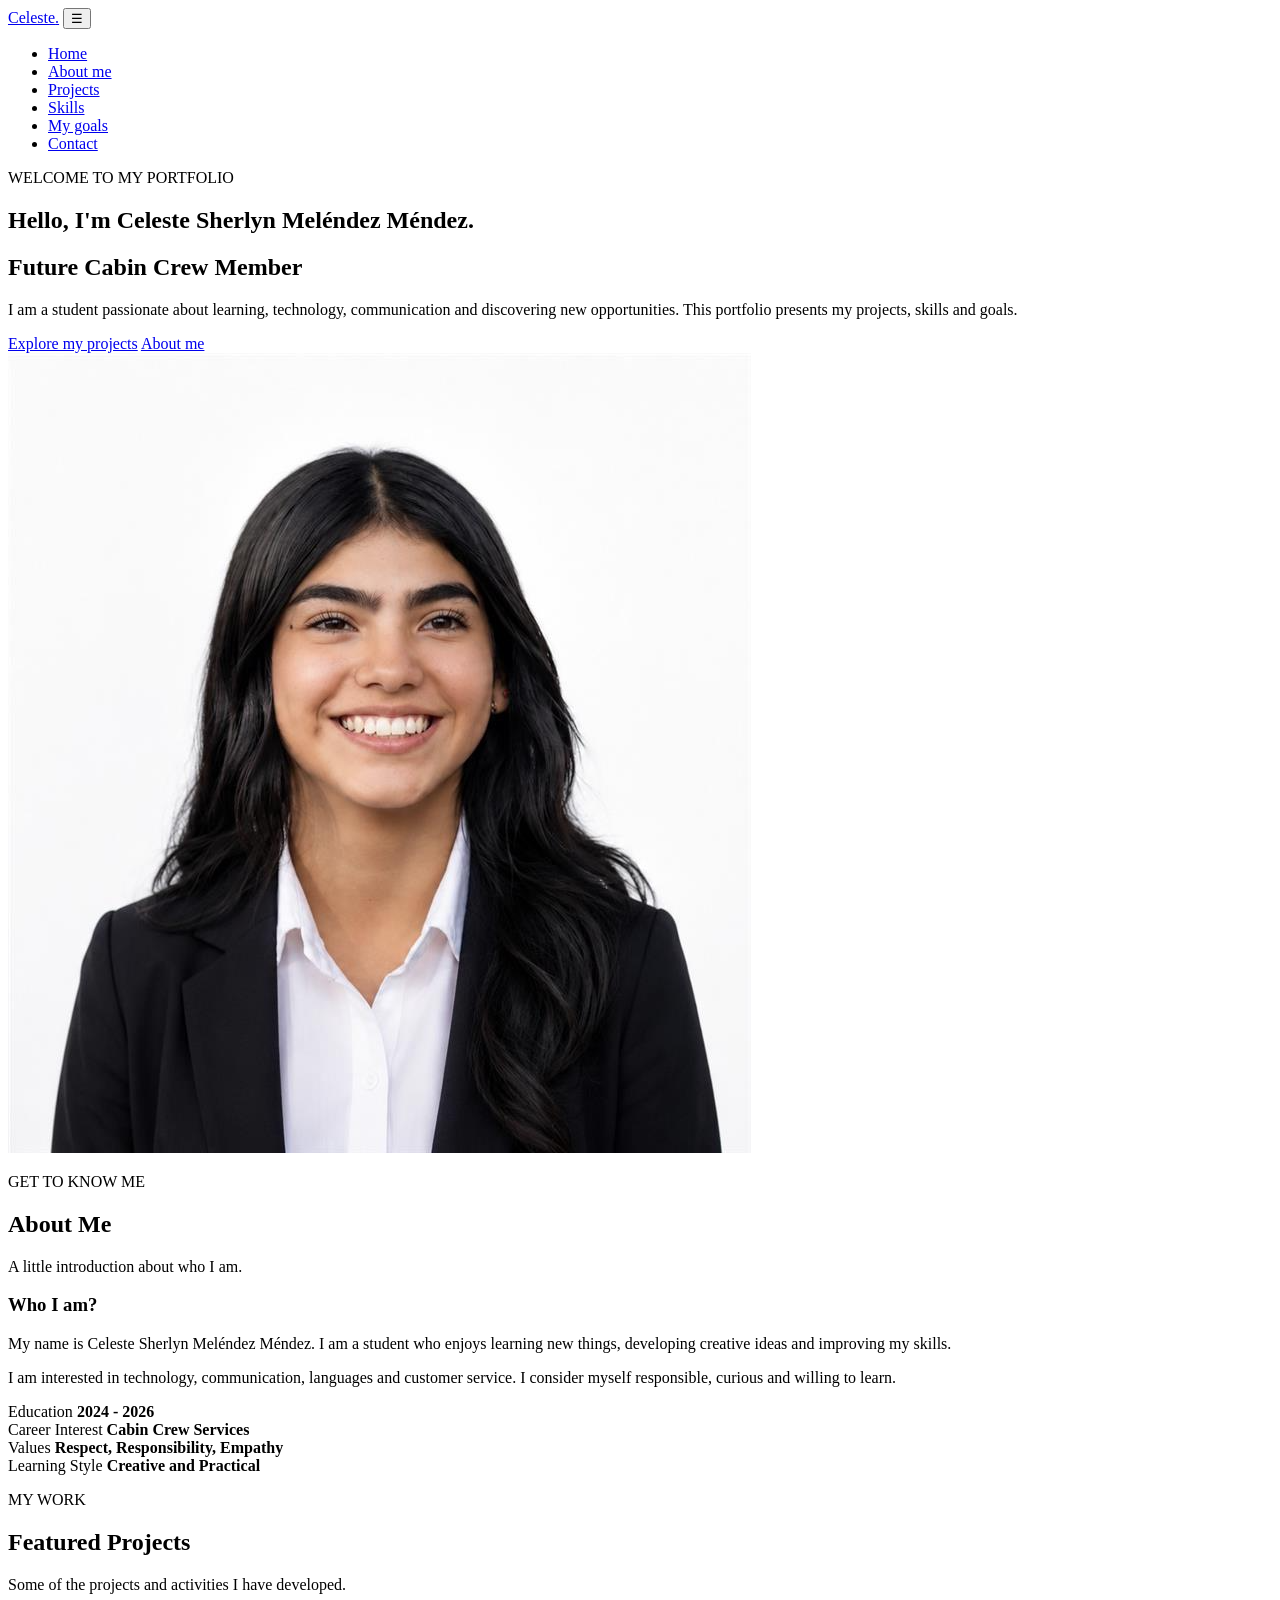
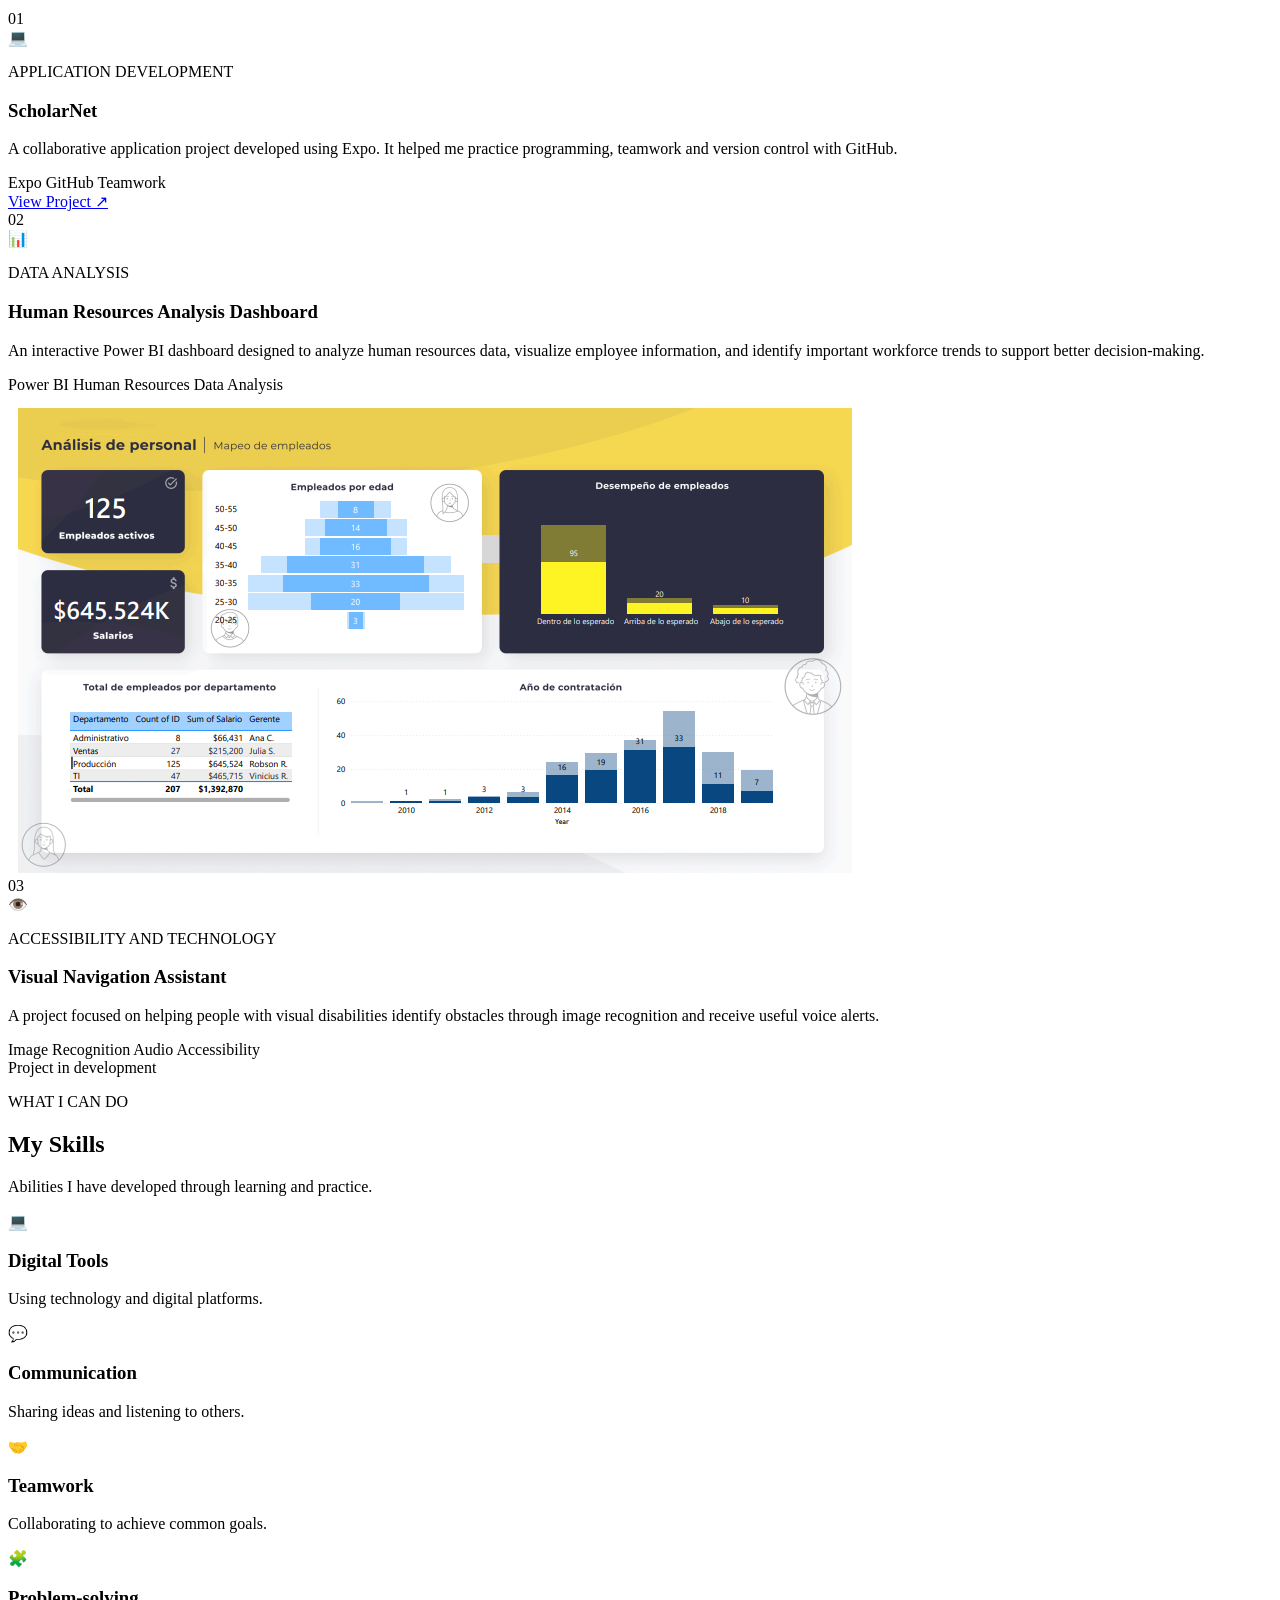
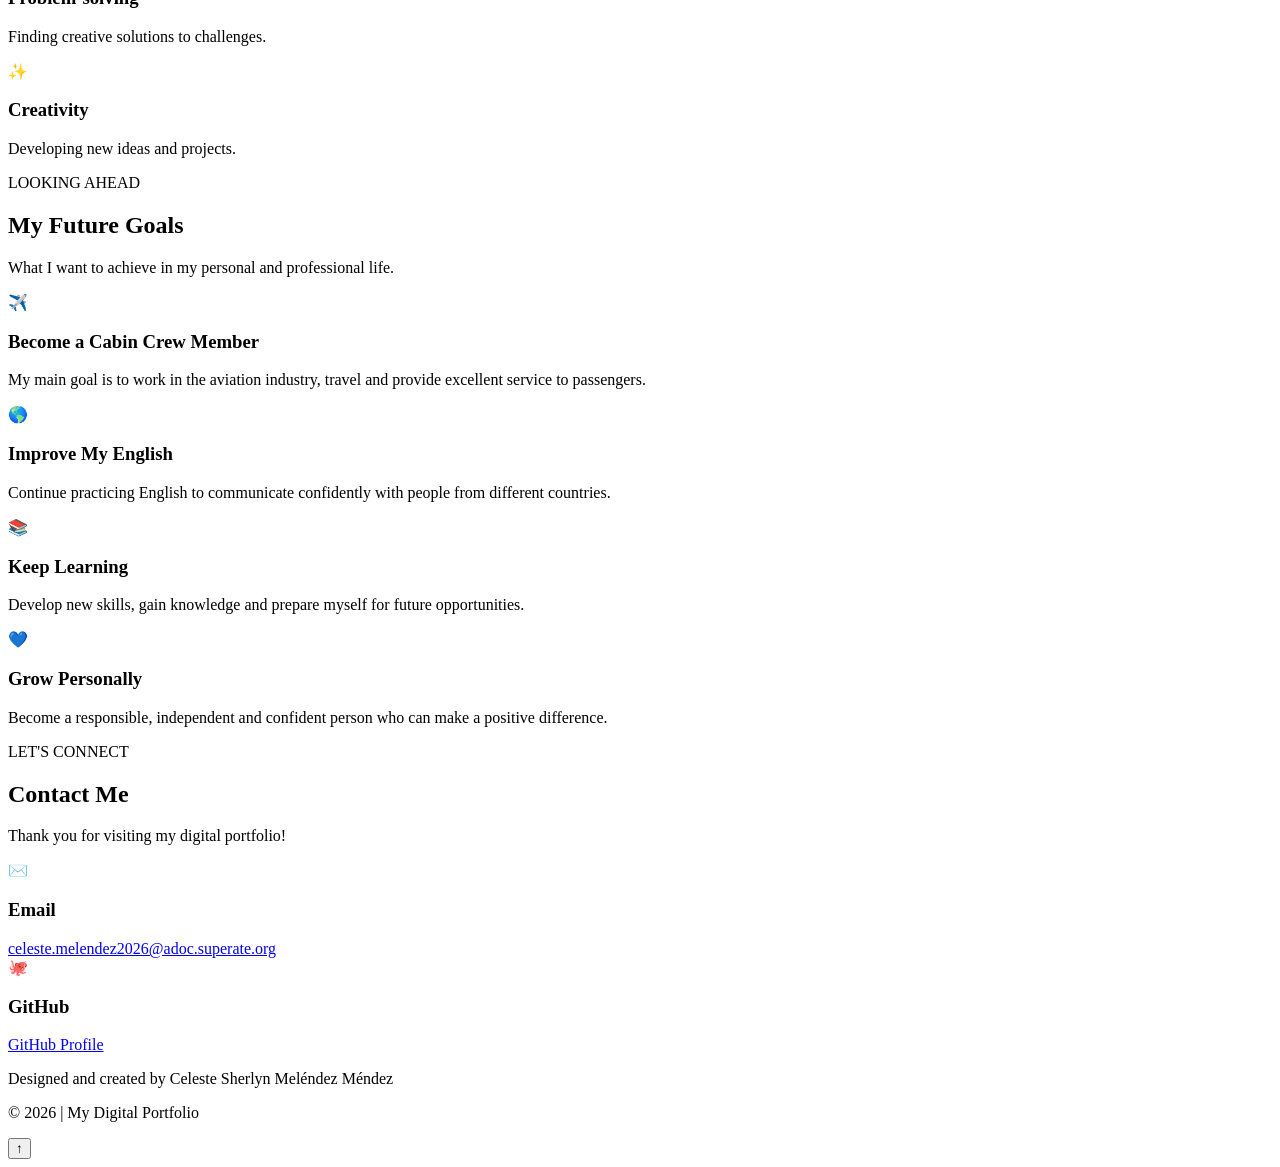
==== index.html @ 2be25598 "Publish portfolio homepage at repository root" ====
<!DOCTYPE html>
<html lang="en">
<head>
    <meta charset="UTF-8">
    <meta name="viewport" content="width=device-width, initial-scale=1.0">
    <meta name="description" content="Celeste's Digital Portfolio">
    <title>Celeste | Digital Portfolio</title>

    <link rel="preconnect" href="https://fonts.googleapis.com">
    <link rel="preconnect" href="https://fonts.gstatic.com" crossorigin>
    <link href="https://fonts.googleapis.com/css2?family=DM+Sans:wght@400;500;600;700&family=Playfair+Display:wght@500;600;700&display=swap" rel="stylesheet">

    <link rel="stylesheet" href="style.css">
</head>

<body>

    <!-- NAVIGATION -->
    <header class="header">
        <nav class="navbar">
            <a href="#home" class="logo">Celeste<span>.</span></a>

            <button class="menu-toggle" id="menu-toggle" aria-label="Open menu">
                ☰
            </button>

            <ul class="nav-links" id="nav-links">
                <li><a href="#home">Home</a></li>
                <li><a href="#about">About me</a></li>
                <li><a href="#projects">Projects</a></li>
                <li><a href="#skills">Skills</a></li>
                <li><a href="#goals">My goals</a></li>
                <li><a href="#contact">Contact</a></li>
            </ul>
        </nav>
    </header>

    <main>

        <!-- HOME -->
        <section class="hero" id="home">
            <div class="hero-content">
                <p class="eyebrow">WELCOME TO MY PORTFOLIO</p>

                <h1>Hello, I'm <span>Celeste Sherlyn Meléndez Méndez.</span></h1>

                <h2>Future Cabin Crew Member</h2>

                <p class="hero-description">
                    I am a student passionate about learning, technology,
                    communication and discovering new opportunities.
                    This portfolio presents my projects, skills and goals.
                </p>

                <div class="hero-buttons">
                    <a href="#projects" class="primary-button">Explore my projects</a>
                    <a href="#about" class="secondary-button">About me</a>
                </div>
            </div>

            <div class="hero-image">
                <img src="celeste_portafolio/img/celeste-profile.png"
                     alt="Celeste profile photo">
            </div>
        </section>

        <!-- ABOUT ME -->
        <section class="section about-section" id="about">
            <div class="section-heading">
                <p class="eyebrow">GET TO KNOW ME</p>
                <h2>About <span>Me</span></h2>
                <p>A little introduction about who I am.</p>
            </div>

            <div class="about-card">
                <div class="about-text">
                    <h3>Who I am?</h3>

                    <p>
                        My name is Celeste Sherlyn Meléndez Méndez.
                        I am a student who enjoys learning new things,
                        developing creative ideas and improving my skills.
                    </p>

                    <p>
                        I am interested in technology, communication,
                        languages and customer service. I consider myself
                        responsible, curious and willing to learn.
                    </p>
                </div>

                <div class="about-details">
                    <div class="detail-item">
                        <span>Education</span>
                        <strong>2024 - 2026</strong>
                    </div>

                    <div class="detail-item">
                        <span>Career Interest</span>
                        <strong>Cabin Crew Services</strong>
                    </div>

                    <div class="detail-item">
                        <span>Values</span>
                        <strong>Respect, Responsibility, Empathy</strong>
                    </div>

                    <div class="detail-item">
                        <span>Learning Style</span>
                        <strong>Creative and Practical</strong>
                    </div>
                </div>
            </div>
        </section>

        <!-- PROJECTS -->
        <section class="section projects-section" id="projects">
            <div class="section-heading">
                <p class="eyebrow">MY WORK</p>
                <h2>Featured <span>Projects</span></h2>
                <p>Some of the projects and activities I have developed.</p>
            </div>

            <div class="projects-grid">

                <!-- PROJECT 1 -->
                <article class="project-card">
                    <div class="project-number">01</div>

                    <div class="project-icon">💻</div>

                    <div class="project-body">
                        <p class="project-category">APPLICATION DEVELOPMENT</p>

                        <h3>ScholarNet</h3>

                        <p>
                            A collaborative application project developed
                            using Expo. It helped me practice programming,
                            teamwork and version control with GitHub.
                        </p>

                        <div class="project-tags">
                            <span>Expo</span>
                            <span>GitHub</span>
                            <span>Teamwork</span>
                        </div>

                        <!-- ADD YOUR SCHOLARNET LINK HERE -->
                        <a href="https://scholarnet-web.github.io/ScholarnetSV-Web/"
                           class="project-button"
                           target="_blank"
                           rel="noopener noreferrer">
                            View Project <span>↗</span>
                        </a>
                    </div>
                </article>
      
                       <!-- PROJECT 2: HUMAN RESOURCES DASHBOARD -->
<article class="project-card">
    <div class="project-number">02</div>
    <div class="project-icon">📊</div>

    <div class="project-body">
        <p class="project-category">DATA ANALYSIS</p>

        <h3>Human Resources Analysis Dashboard</h3>

        <p>
            An interactive Power BI dashboard designed to analyze
            human resources data, visualize employee information,
            and identify important workforce trends to support
            better decision-making.
        </p>

        <div class="project-tags">
            <span>Power BI</span>
            <span>Human Resources</span>
            <span>Data Analysis</span>
        </div>

        <div class="project-image">
            <a href="celeste_portafolio/img/Dashboard.png" target="_blank">
                <img src="celeste_portafolio/img/Dashboard.png"
                     alt="Human Resources Analysis Dashboard">
            </a>
        </div>
    </div>
</article>

                <!-- PROJECT 3 -->
                <article class="project-card">
                    <div class="project-number">03</div>

                    <div class="project-icon">👁️</div>

                    <div class="project-body">
                        <p class="project-category">ACCESSIBILITY AND TECHNOLOGY</p>

                        <h3>Visual Navigation Assistant</h3>

                        <p>
                            A project focused on helping people with visual
                            disabilities identify obstacles through image
                            recognition and receive useful voice alerts.
                        </p>

                        <div class="project-tags">
                            <span>Image Recognition</span>
                            <span>Audio</span>
                            <span>Accessibility</span>
                        </div>

                        <!-- ADD YOUR NAVIGATION PROJECT LINK HERE -->
                        <a <p class="project-status">Project in development</p>
                    </div>
                </article>

            </div>
        </section>

        <!-- SKILLS -->
        <section class="section skills-section" id="skills">
            <div class="section-heading">
                <p class="eyebrow">WHAT I CAN DO</p>
                <h2>My <span>Skills</span></h2>
                <p>Abilities I have developed through learning and practice.</p>
            </div>

            <div class="skills-grid">
                <div class="skill-card">
                    <span>💻</span>
                    <h3>Digital Tools</h3>
                    <p>Using technology and digital platforms.</p>
                </div>

                <div class="skill-card">
                    <span>💬</span>
                    <h3>Communication</h3>
                    <p>Sharing ideas and listening to others.</p>
                </div>

                <div class="skill-card">
                    <span>🤝</span>
                    <h3>Teamwork</h3>
                    <p>Collaborating to achieve common goals.</p>
                </div>

                <div class="skill-card">
                    <span>🧩</span>
                    <h3>Problem-solving</h3>
                    <p>Finding creative solutions to challenges.</p>
                </div>

                <div class="skill-card">
                    <span>✨</span>
                    <h3>Creativity</h3>
                    <p>Developing new ideas and projects.</p>
                </div>
            </div>
        </section>

        <!-- GOALS -->
        <section class="section goals-section" id="goals">
            <div class="section-heading">
                <p class="eyebrow">LOOKING AHEAD</p>
                <h2>My Future <span>Goals</span></h2>
                <p>What I want to achieve in my personal and professional life.</p>
            </div>

            <div class="goals-card">
                <div class="goal-item">
                    <span>✈️</span>
                    <div>
                        <h3>Become a Cabin Crew Member</h3>
                        <p>
                            My main goal is to work in the aviation industry,
                            travel and provide excellent service to passengers.
                        </p>
                    </div>
                </div>

                <div class="goal-item">
                    <span>🌎</span>
                    <div>
                        <h3>Improve My English</h3>
                        <p>
                            Continue practicing English to communicate
                            confidently with people from different countries.
                        </p>
                    </div>
                </div>

                <div class="goal-item">
                    <span>📚</span>
                    <div>
                        <h3>Keep Learning</h3>
                        <p>
                            Develop new skills, gain knowledge and prepare
                            myself for future opportunities.
                        </p>
                    </div>
                </div>

                <div class="goal-item">
                    <span>💙</span>
                    <div>
                        <h3>Grow Personally</h3>
                        <p>
                            Become a responsible, independent and confident
                            person who can make a positive difference.
                        </p>
                    </div>
                </div>
            </div>
        </section>

        <!-- CONTACT -->
        <section class="section contact-section" id="contact">
            <div class="section-heading">
                <p class="eyebrow">LET'S CONNECT</p>
                <h2>Contact <span>Me</span></h2>
                <p>Thank you for visiting my digital portfolio!</p>
            </div>

            <div class="contact-card">
                <div class="contact-item">
                    <span>✉️</span>
                    <div>
                        <h3>Email</h3>
                        <a href="mailto:celeste.melendez2026@adoc.superate.org">
                            celeste.melendez2026@adoc.superate.org
                        </a>
                    </div>
                </div>

                <div class="contact-item">
                    <span>🐙</span>
                    <div>
                        <h3>GitHub</h3>
                        <!-- REPLACE WITH YOUR REAL GITHUB PROFILE -->
                        <a href="https://github.com/CelesteMelendez"
                           target="_blank"
                           rel="noopener noreferrer">
                            GitHub Profile
                        </a>
                    </div>
                </div>
            </div>
        </section>

    </main>

    <!-- FOOTER -->
    <footer class="footer">
        <p>Designed and created by Celeste Sherlyn Meléndez Méndez</p>
        <p>© 2026 | My Digital Portfolio</p>
    </footer>

    <button id="back-to-top" aria-label="Back to top">↑</button>

    <script src="script.js"></script>
</body>
</html>
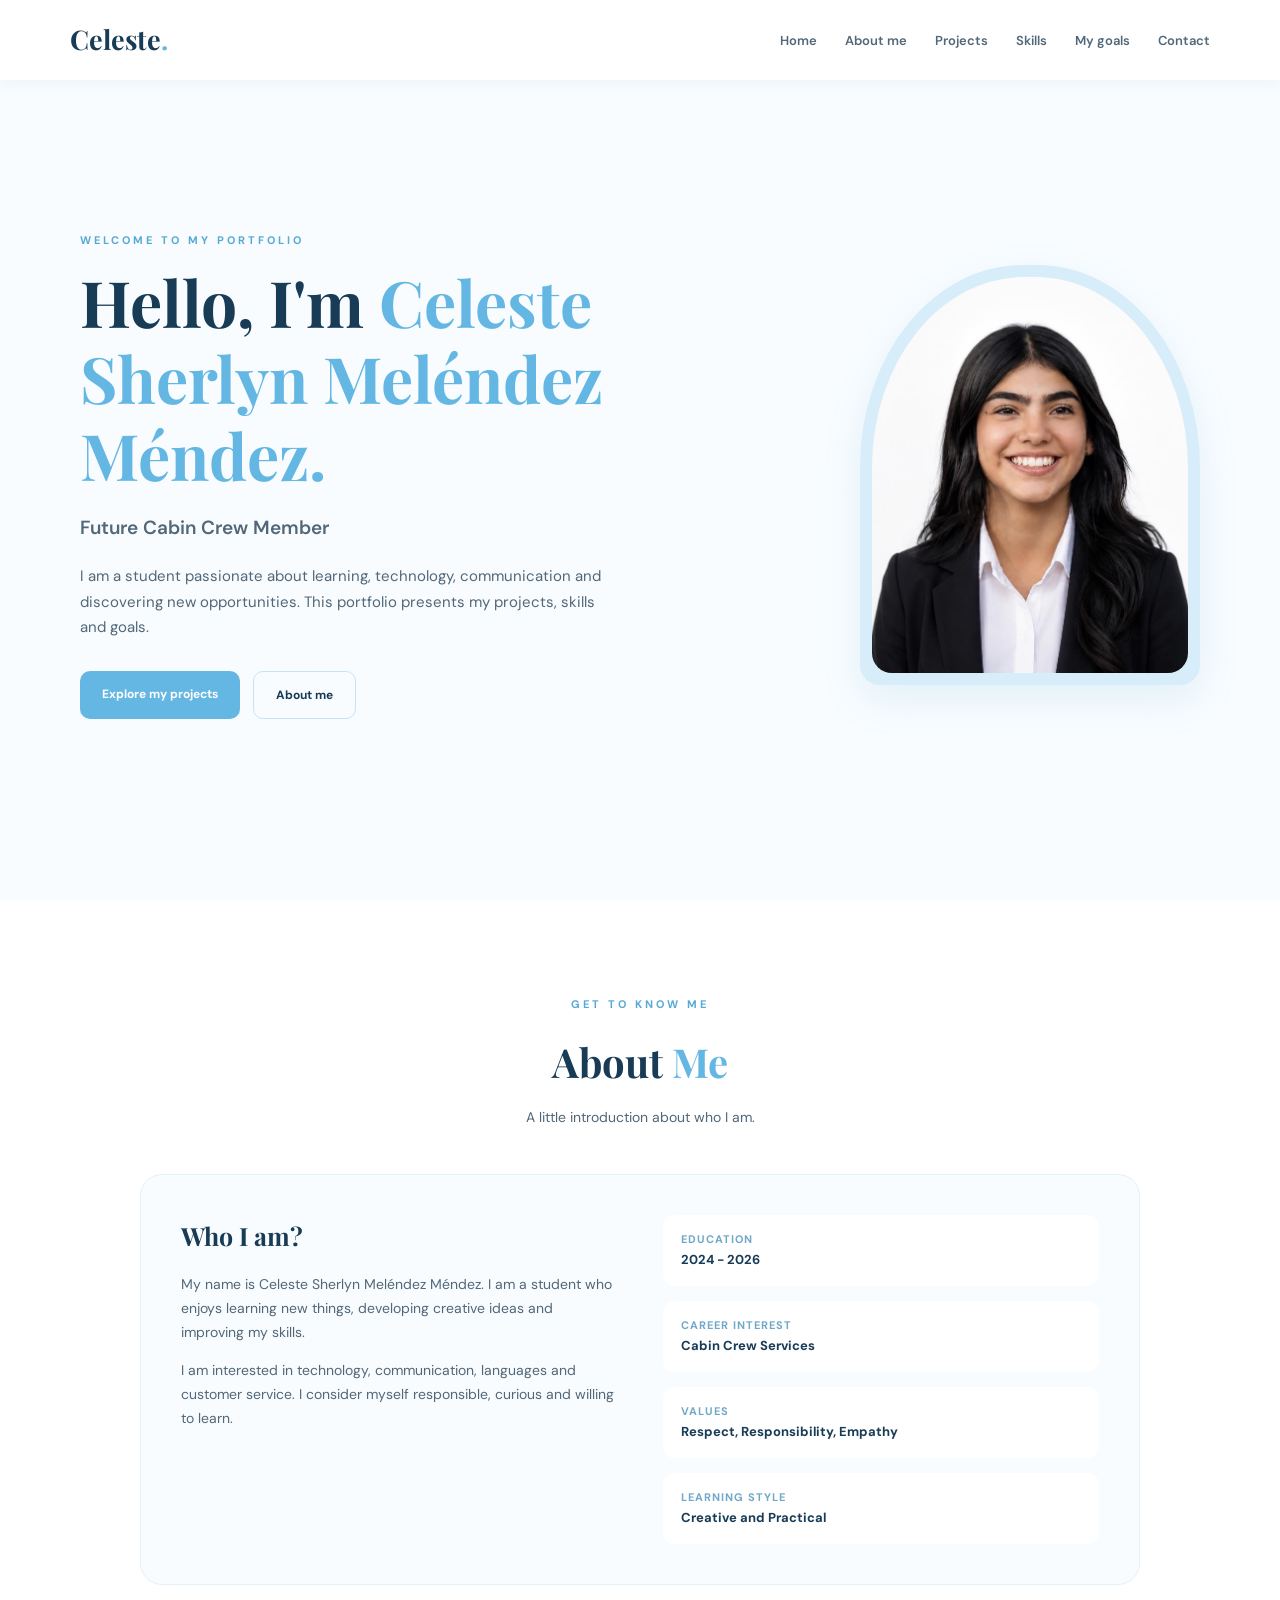
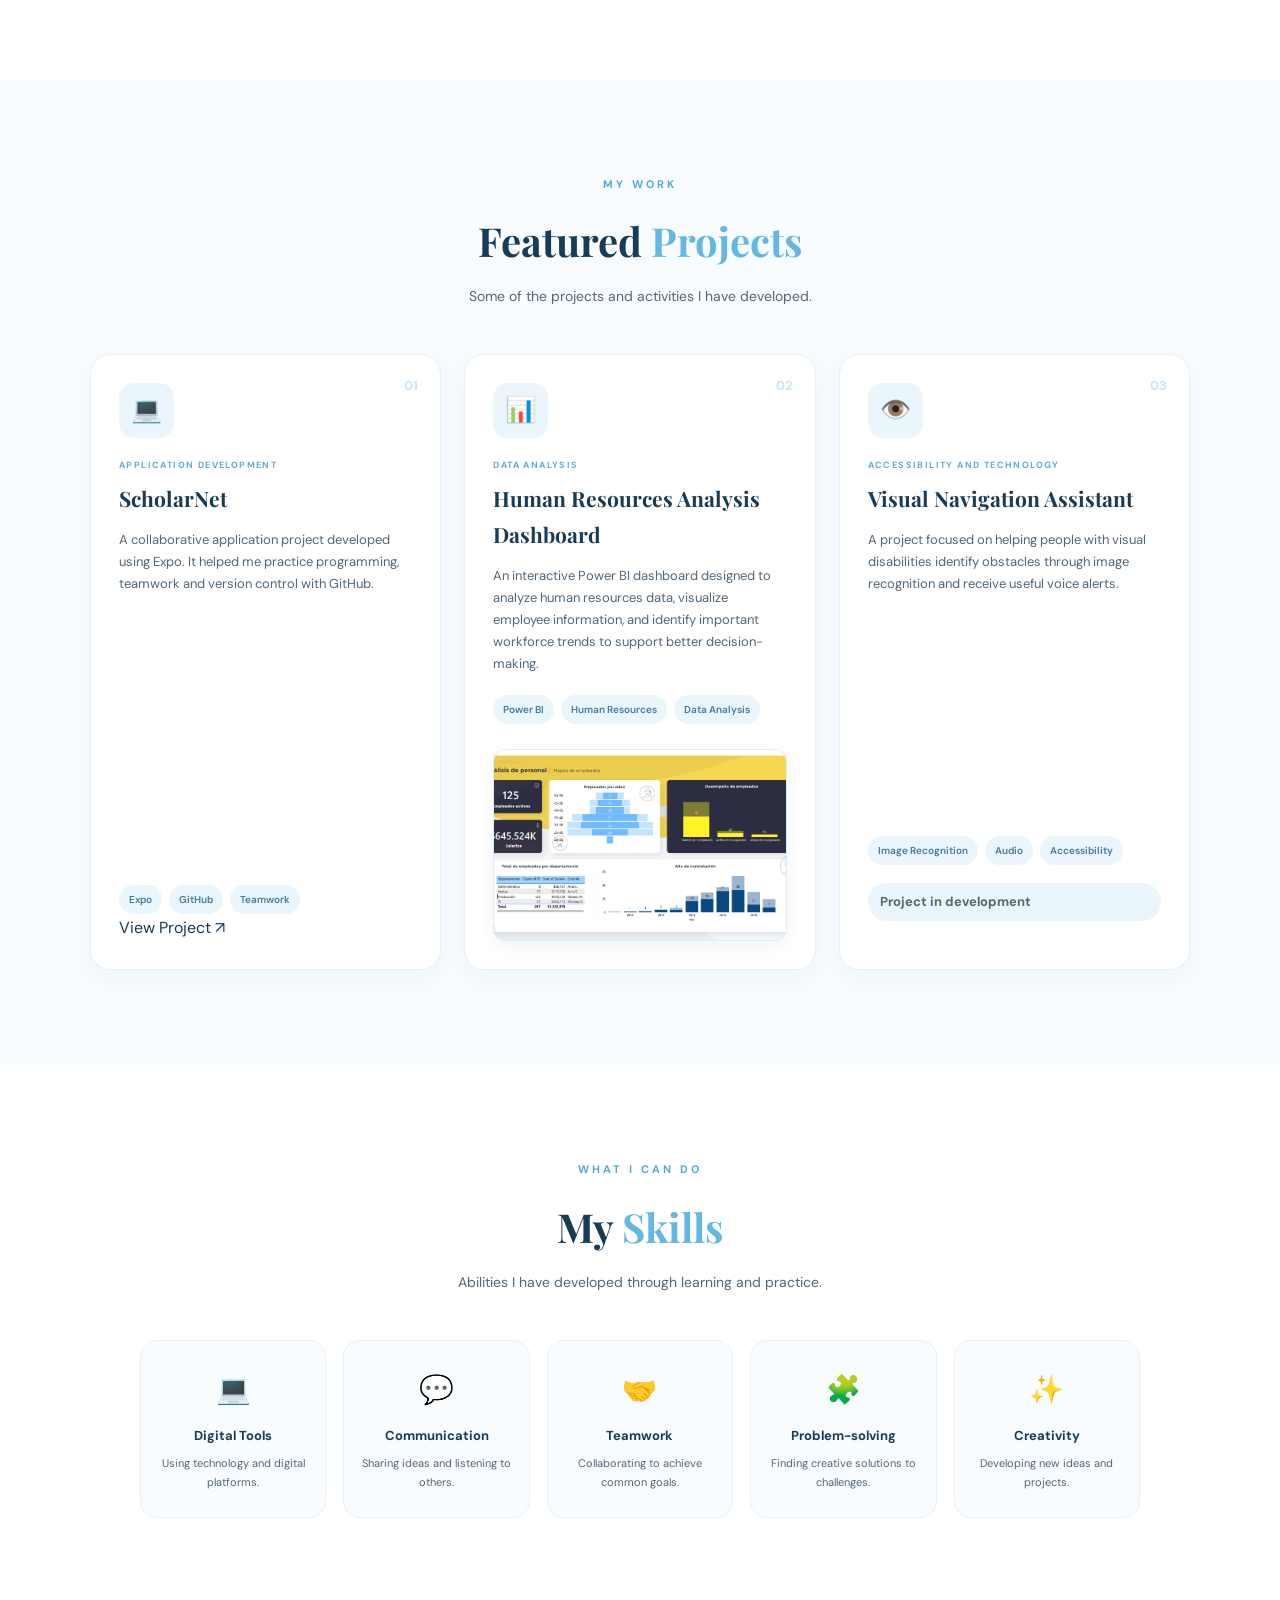
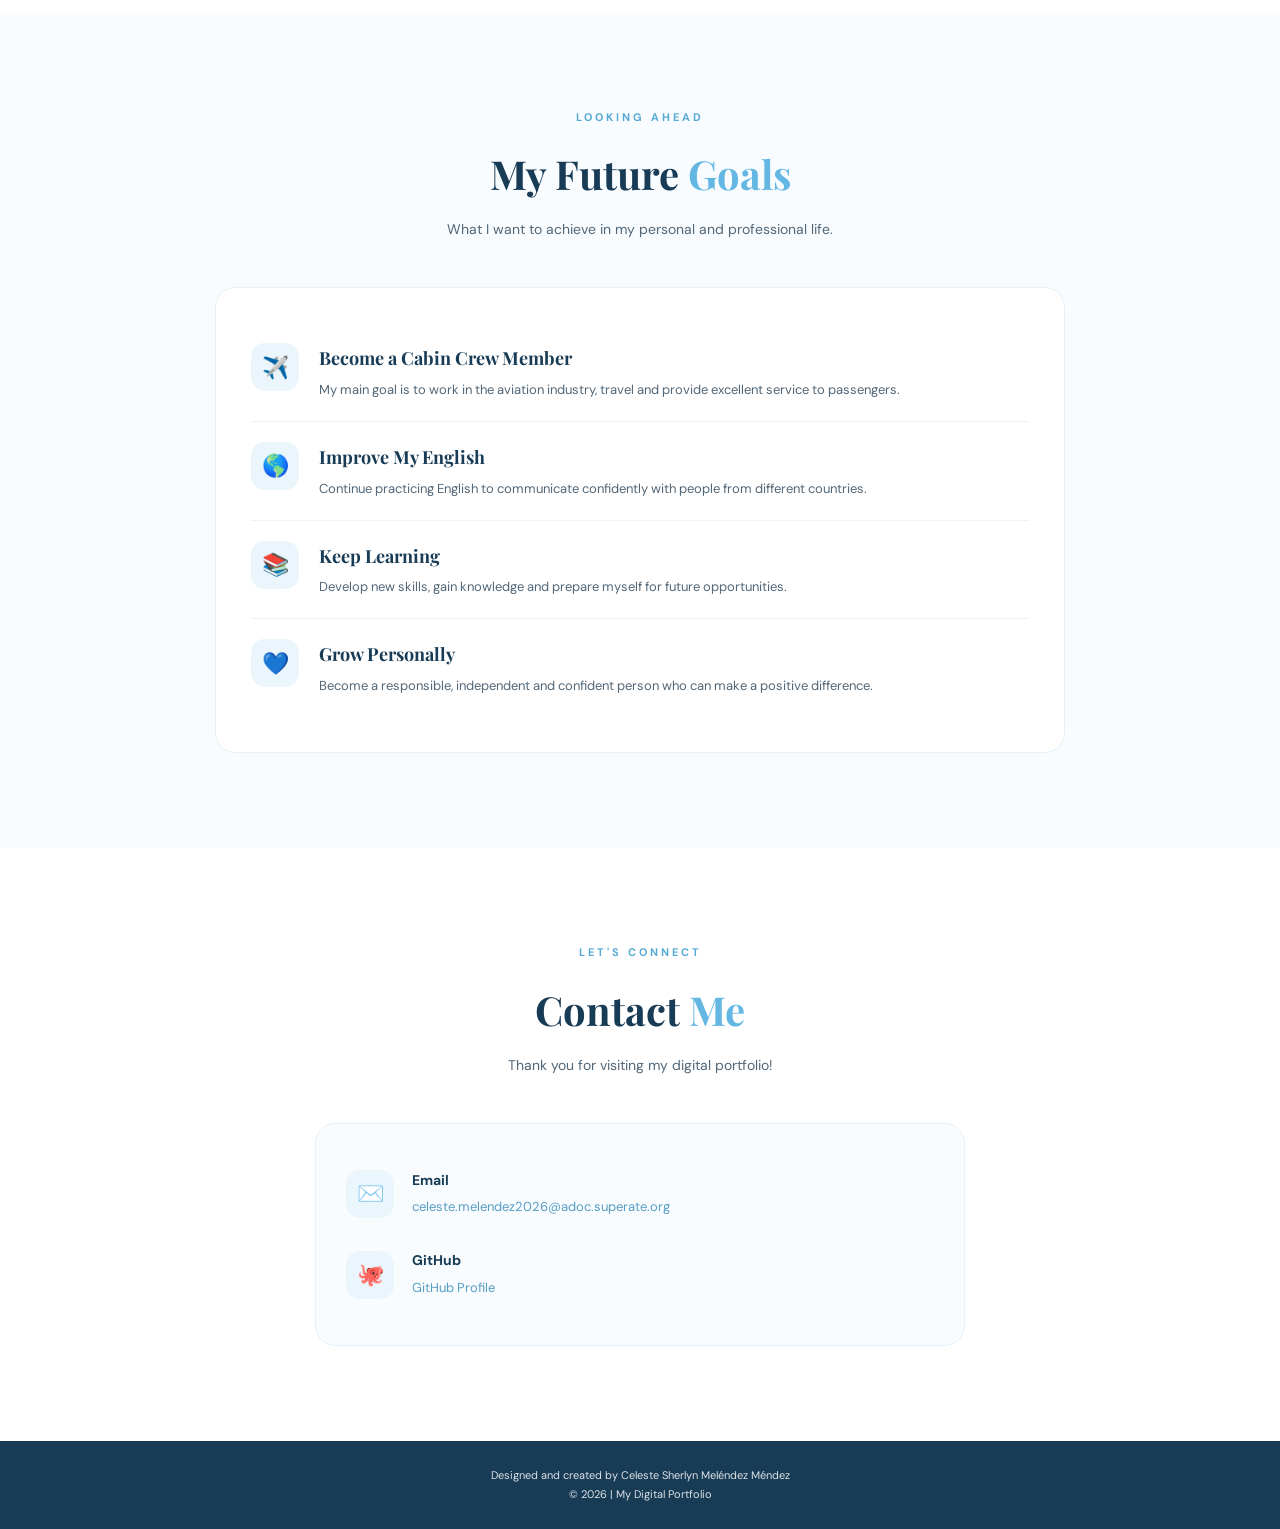
==== commit f2ca4fea: "Repair HTML layout and project links" ====
--- a/index.html
+++ b/index.html
@@ -212,8 +212,7 @@
                             <span>Accessibility</span>
                         </div>
 
-                        <!-- ADD YOUR NAVIGATION PROJECT LINK HERE -->
-                        <a <p class="project-status">Project in development</p>
+                        <p class="project-status">Project in development</p>
                     </div>
                 </article>
 
--- a/style.css
+++ b/style.css
@@ -0,0 +1,706 @@
+
+/* GENERAL SETTINGS */
+* {
+    margin: 0;
+    padding: 0;
+    box-sizing: border-box;
+    scroll-behavior: smooth;
+}
+
+:root {
+    --navy: #183b56;
+    --blue: #64b7e3;
+    --light-blue: #eaf6fc;
+    --pastel: #d7edf9;
+    --white: #ffffff;
+    --text: #526778;
+    --background: #f8fcff;
+}
+
+body {
+    font-family: 'DM Sans', sans-serif;
+    background: var(--background);
+    color: var(--navy);
+    line-height: 1.7;
+}
+
+a {
+    text-decoration: none;
+    color: inherit;
+}
+
+section {
+    scroll-margin-top: 90px;
+}
+
+/* NAVIGATION */
+.header {
+    width: 100%;
+    position: fixed;
+    top: 0;
+    left: 0;
+    z-index: 1000;
+    background: rgba(255, 255, 255, 0.92);
+    backdrop-filter: blur(12px);
+    box-shadow: 0 2px 15px rgba(24, 59, 86, 0.05);
+}
+
+.navbar {
+    max-width: 1200px;
+    margin: auto;
+    padding: 17px 30px;
+    display: flex;
+    justify-content: space-between;
+    align-items: center;
+}
+
+.logo {
+    font-family: 'Playfair Display', serif;
+    font-size: 27px;
+    font-weight: 700;
+    color: var(--navy);
+}
+
+.logo span {
+    color: var(--blue);
+}
+
+.nav-links {
+    display: flex;
+    align-items: center;
+    gap: 28px;
+    list-style: none;
+}
+
+.nav-links a {
+    color: var(--text);
+    font-size: 13px;
+    font-weight: 600;
+    transition: color .3s;
+}
+
+.nav-links a:hover {
+    color: var(--blue);
+}
+
+.menu-toggle {
+    display: none;
+    border: none;
+    background: none;
+    color: var(--navy);
+    font-size: 25px;
+    cursor: pointer;
+}
+
+/* HERO */
+.hero {
+    max-width: 1200px;
+    min-height: 100vh;
+    margin: auto;
+    padding: 130px 40px 80px;
+    display: flex;
+    align-items: center;
+    justify-content: space-between;
+    gap: 50px;
+}
+
+.hero-content {
+    flex: 1;
+}
+
+.eyebrow {
+    color: #55a9d4;
+    font-size: 11px;
+    letter-spacing: 3px;
+    font-weight: 700;
+    margin-bottom: 14px;
+}
+
+.hero h1 {
+    font-family: 'Playfair Display', serif;
+    font-size: clamp(40px, 5vw, 65px);
+    line-height: 1.2;
+    max-width: 750px;
+}
+
+.hero h1 span,
+.section-heading h2 span {
+    color: var(--blue);
+}
+
+.hero h2 {
+    margin-top: 18px;
+    font-size: 19px;
+    font-weight: 600;
+    color: var(--text);
+}
+
+.hero-description {
+    max-width: 540px;
+    margin: 20px 0 30px;
+    color: var(--text);
+    font-size: 15px;
+}
+
+.hero-buttons {
+    display: flex;
+    flex-wrap: wrap;
+    gap: 13px;
+}
+
+.primary-button,
+.secondary-button {
+    padding: 13px 22px;
+    border-radius: 10px;
+    font-size: 12px;
+    font-weight: 700;
+    transition: all .3s ease;
+}
+
+.primary-button {
+    background: var(--blue);
+    color: white;
+}
+
+.primary-button:hover {
+    background: var(--navy);
+    transform: translateY(-3px);
+}
+
+.secondary-button {
+    border: 1px solid #c7e4f4;
+    color: var(--navy);
+}
+
+.secondary-button:hover {
+    background: var(--light-blue);
+    transform: translateY(-3px);
+}
+
+.hero-image {
+    width: 340px;
+    height: 420px;
+    flex-shrink: 0;
+    border-radius: 48% 48% 20px 20px;
+    background: var(--pastel);
+    padding: 12px;
+    box-shadow: 0 15px 40px rgba(70, 155, 200, .12);
+}
+
+.hero-image img {
+    width: 100%;
+    height: 100%;
+    object-fit: cover;
+    border-radius: inherit;
+}
+
+/* GENERAL SECTIONS */
+.section {
+    padding: 95px 30px;
+}
+
+.section-heading {
+    text-align: center;
+    margin: 0 auto 45px;
+}
+
+.section-heading h2 {
+    font-family: 'Playfair Display', serif;
+    font-size: 40px;
+    margin-bottom: 10px;
+}
+
+.section-heading p:last-child {
+    color: var(--text);
+    font-size: 14px;
+}
+
+/* ABOUT */
+.about-section {
+    background: white;
+}
+
+.about-card {
+    max-width: 1000px;
+    margin: auto;
+    padding: 40px;
+    background: var(--background);
+    border: 1px solid #e4f1f8;
+    border-radius: 22px;
+    display: grid;
+    grid-template-columns: 1fr 1fr;
+    gap: 45px;
+}
+
+.about-text h3 {
+    font-family: 'Playfair Display', serif;
+    font-size: 25px;
+    margin-bottom: 15px;
+}
+
+.about-text p {
+    color: var(--text);
+    font-size: 14px;
+    margin-bottom: 15px;
+}
+
+.about-details {
+    display: flex;
+    flex-direction: column;
+    gap: 15px;
+}
+
+.detail-item {
+    padding: 15px 18px;
+    border-radius: 12px;
+    background: white;
+    display: flex;
+    flex-direction: column;
+}
+
+.detail-item span {
+    color: #70a8c8;
+    font-size: 11px;
+    font-weight: 700;
+    text-transform: uppercase;
+    letter-spacing: 1px;
+}
+
+.detail-item strong {
+    font-size: 13px;
+}
+
+/* PROJECTS */
+.projects-section {
+    background: var(--background);
+}
+
+.projects-grid {
+    max-width: 1100px;
+    margin: auto;
+    display: grid;
+    grid-template-columns: repeat(3, 1fr);
+    gap: 23px;
+}
+
+.project-card {
+    position: relative;
+    padding: 28px;
+    border-radius: 20px;
+    background: white;
+    border: 1px solid #e4f1f8;
+    box-shadow: 0 8px 25px rgba(24, 59, 86, .04);
+    transition: transform .3s ease, box-shadow .3s ease;
+    display: flex;
+    flex-direction: column;
+}
+
+.project-card:hover {
+    transform: translateY(-8px);
+    box-shadow: 0 15px 35px rgba(24, 59, 86, .10);
+}
+
+.project-number {
+    position: absolute;
+    top: 20px;
+    right: 22px;
+    color: #c7e5f4;
+    font-size: 13px;
+    font-weight: 700;
+}
+
+.project-icon {
+    width: 55px;
+    height: 55px;
+    display: flex;
+    justify-content: center;
+    align-items: center;
+    border-radius: 15px;
+    background: var(--light-blue);
+    font-size: 25px;
+    margin-bottom: 20px;
+}
+
+.project-body {
+    display: flex;
+    flex-direction: column;
+    flex: 1;
+}
+
+.project-category {
+    color: #68a9ce;
+    font-size: 9px;
+    font-weight: 700;
+    letter-spacing: 1.4px;
+    margin-bottom: 8px;
+}
+
+.project-body h3 {
+    font-family: 'Playfair Display', serif;
+    font-size: 21px;
+    margin-bottom: 12px;
+}
+
+.project-body > p:not(.project-category) {
+    color: var(--text);
+    font-size: 13px;
+    margin-bottom: 20px;
+}
+
+.project-tags {
+    display: flex;
+    flex-wrap: wrap;
+    gap: 7px;
+    margin-top: auto;
+}
+
+.project-tags span {
+    background: var(--light-blue);
+    color: #427b9c;
+    padding: 6px 10px;
+    border-radius: 20px;
+    font-size: 10px;
+    font-weight: 600;
+}
+
+/* PROJECT IMAGES */
+.project-image {
+    margin-top: 25px;
+    width: 100%;
+    overflow: hidden;
+    border-radius: 12px;
+    border: 1px solid #d8effc;
+    background: #edf8fe;
+    box-shadow: 0 5px 15px rgba(24, 59, 86, .06);
+}
+
+.project-image a {
+    display: block;
+    width: 100%;
+    cursor: pointer;
+}
+
+.project-image img {
+    display: block;
+    width: 100%;
+    height: 190px;
+    object-fit: cover;
+    transition: transform .4s ease;
+}
+
+.project-image:hover img {
+    transform: scale(1.05);
+}
+
+/* IMAGE CAPTION */
+.project-image-caption {
+    padding: 9px 12px;
+    text-align: center;
+    background: #edf8fe;
+    color: #427b9c;
+    font-size: 10px;
+    font-weight: 600;
+}
+
+/* SKILLS */
+.skills-section {
+    background: white;
+}
+
+.skills-grid {
+    max-width: 1000px;
+    margin: auto;
+    display: grid;
+    grid-template-columns: repeat(5, 1fr);
+    gap: 17px;
+}
+
+.skill-card {
+    padding: 25px 15px;
+    text-align: center;
+    border-radius: 17px;
+    background: var(--background);
+    border: 1px solid #e5f1f8;
+    transition: transform .3s ease;
+}
+
+.skill-card:hover {
+    transform: translateY(-6px);
+}
+
+.skill-card span {
+    font-size: 28px;
+}
+
+.skill-card h3 {
+    font-size: 13px;
+    margin: 12px 0 7px;
+}
+
+.skill-card p {
+    color: var(--text);
+    font-size: 11px;
+}
+
+/* GOALS */
+.goals-section {
+    background: var(--background);
+}
+
+.goals-card {
+    max-width: 850px;
+    margin: auto;
+    padding: 35px;
+    border-radius: 20px;
+    background: white;
+    border: 1px solid #e4f1f8;
+}
+
+.goal-item {
+    display: flex;
+    align-items: flex-start;
+    gap: 20px;
+    padding: 20px 0;
+    border-bottom: 1px solid #edf3f7;
+}
+
+.goal-item:last-child {
+    border-bottom: none;
+}
+
+.goal-item > span {
+    width: 48px;
+    height: 48px;
+    flex-shrink: 0;
+    display: flex;
+    align-items: center;
+    justify-content: center;
+    background: var(--light-blue);
+    border-radius: 14px;
+    font-size: 22px;
+}
+
+.goal-item h3 {
+    font-family: 'Playfair Display', serif;
+    font-size: 18px;
+    margin-bottom: 5px;
+}
+
+.goal-item p {
+    color: var(--text);
+    font-size: 13px;
+}
+
+/* CONTACT */
+.contact-section {
+    background: white;
+}
+
+.contact-card {
+    max-width: 650px;
+    margin: auto;
+    padding: 30px;
+    border-radius: 20px;
+    background: var(--background);
+    border: 1px solid #e4f1f8;
+}
+
+.contact-item {
+    display: flex;
+    align-items: center;
+    gap: 18px;
+    padding: 15px 0;
+}
+
+.contact-item > span {
+    width: 48px;
+    height: 48px;
+    display: flex;
+    justify-content: center;
+    align-items: center;
+    border-radius: 14px;
+    background: var(--light-blue);
+    font-size: 22px;
+}
+
+.contact-item h3 {
+    font-size: 14px;
+}
+
+.contact-item a {
+    color: #579dc4;
+    font-size: 13px;
+    overflow-wrap: anywhere;
+}
+
+.contact-item a:hover {
+    text-decoration: underline;
+}
+
+/* FOOTER */
+.footer {
+    padding: 25px;
+    text-align: center;
+    background: var(--navy);
+    color: white;
+}
+
+.footer p {
+    font-size: 11px;
+    opacity: .85;
+}
+
+/* BACK TO TOP */
+#back-to-top {
+    position: fixed;
+    bottom: 25px;
+    right: 25px;
+    width: 43px;
+    height: 43px;
+    border: none;
+    border-radius: 50%;
+    background: var(--blue);
+    color: white;
+    font-size: 22px;
+    cursor: pointer;
+    opacity: 0;
+    visibility: hidden;
+    transition: all .3s;
+    z-index: 900;
+}
+
+#back-to-top.show {
+    opacity: 1;
+    visibility: visible;
+}
+
+#back-to-top:hover {
+    background: var(--navy);
+    transform: translateY(-4px);
+}
+
+/* RESPONSIVE DESIGN */
+@media (max-width: 900px) {
+    .projects-grid {
+        grid-template-columns: repeat(2, 1fr);
+    }
+
+    .skills-grid {
+        grid-template-columns: repeat(3, 1fr);
+    }
+
+    .hero-image {
+        width: 290px;
+        height: 360px;
+    }
+}
+
+@media (max-width: 650px) {
+    .navbar {
+        padding: 15px 20px;
+    }
+
+    .menu-toggle {
+        display: block;
+    }
+
+    .nav-links {
+        position: absolute;
+        top: 65px;
+        left: 0;
+        width: 100%;
+        padding: 20px;
+        background: white;
+        display: none;
+        flex-direction: column;
+        align-items: flex-start;
+        gap: 18px;
+        box-shadow: 0 10px 15px rgba(24, 59, 86, .08);
+    }
+
+    .nav-links.active {
+        display: flex;
+    }
+
+    .hero {
+        padding: 120px 25px 65px;
+        flex-direction: column-reverse;
+        text-align: center;
+        gap: 35px;
+    }
+
+    .hero-image {
+        width: 250px;
+        height: 300px;
+    }
+
+    .hero-buttons {
+        justify-content: center;
+    }
+
+    .hero-description {
+        margin-left: auto;
+        margin-right: auto;
+    }
+
+    .section {
+        padding: 70px 20px;
+    }
+
+    .section-heading h2 {
+        font-size: 33px;
+    }
+
+    .about-card {
+        padding: 25px;
+        grid-template-columns: 1fr;
+        gap: 25px;
+    }
+
+    .projects-grid {
+        grid-template-columns: 1fr;
+    }
+
+    .skills-grid {
+        grid-template-columns: repeat(2, 1fr);
+    }
+
+    .goals-card {
+        padding: 20px;
+    }
+
+    .contact-card {
+        padding: 20px;
+    }
+
+    .project-image img {
+        height: 210px;
+    }
+}
+
+@media (max-width: 380px) {
+    .skills-grid {
+        grid-template-columns: 1fr;
+    }
+
+    .project-card {
+        padding: 20px;
+    }
+
+    .project-image img {
+        height: 170px;
+    }
+}
+
+
+/* PROJECT STATUS */
+.project-status {
+    display: inline-block;
+    margin-top: 18px;
+    padding: 8px 12px;
+    border-radius: 20px;
+    background: var(--light-blue);
+    color: #427b9c;
+    font-size: 11px;
+    font-weight: 700;
+}
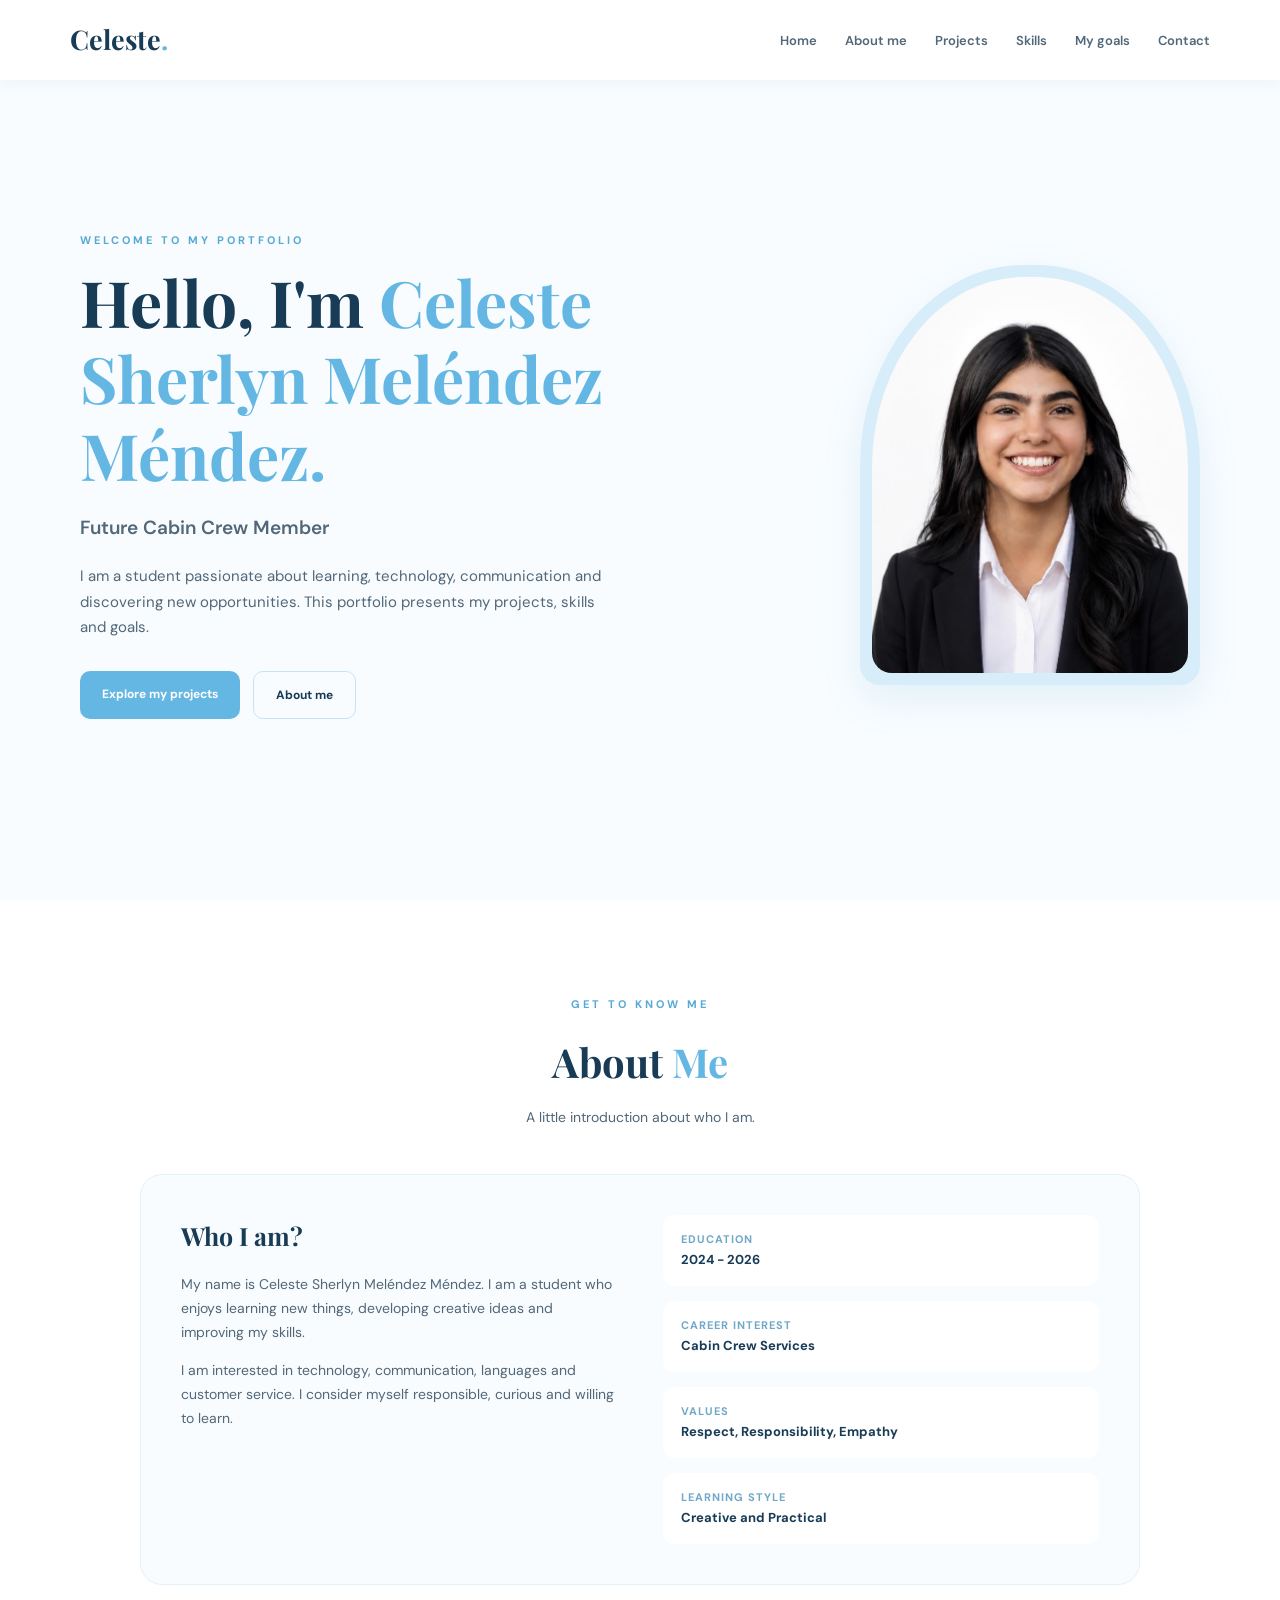
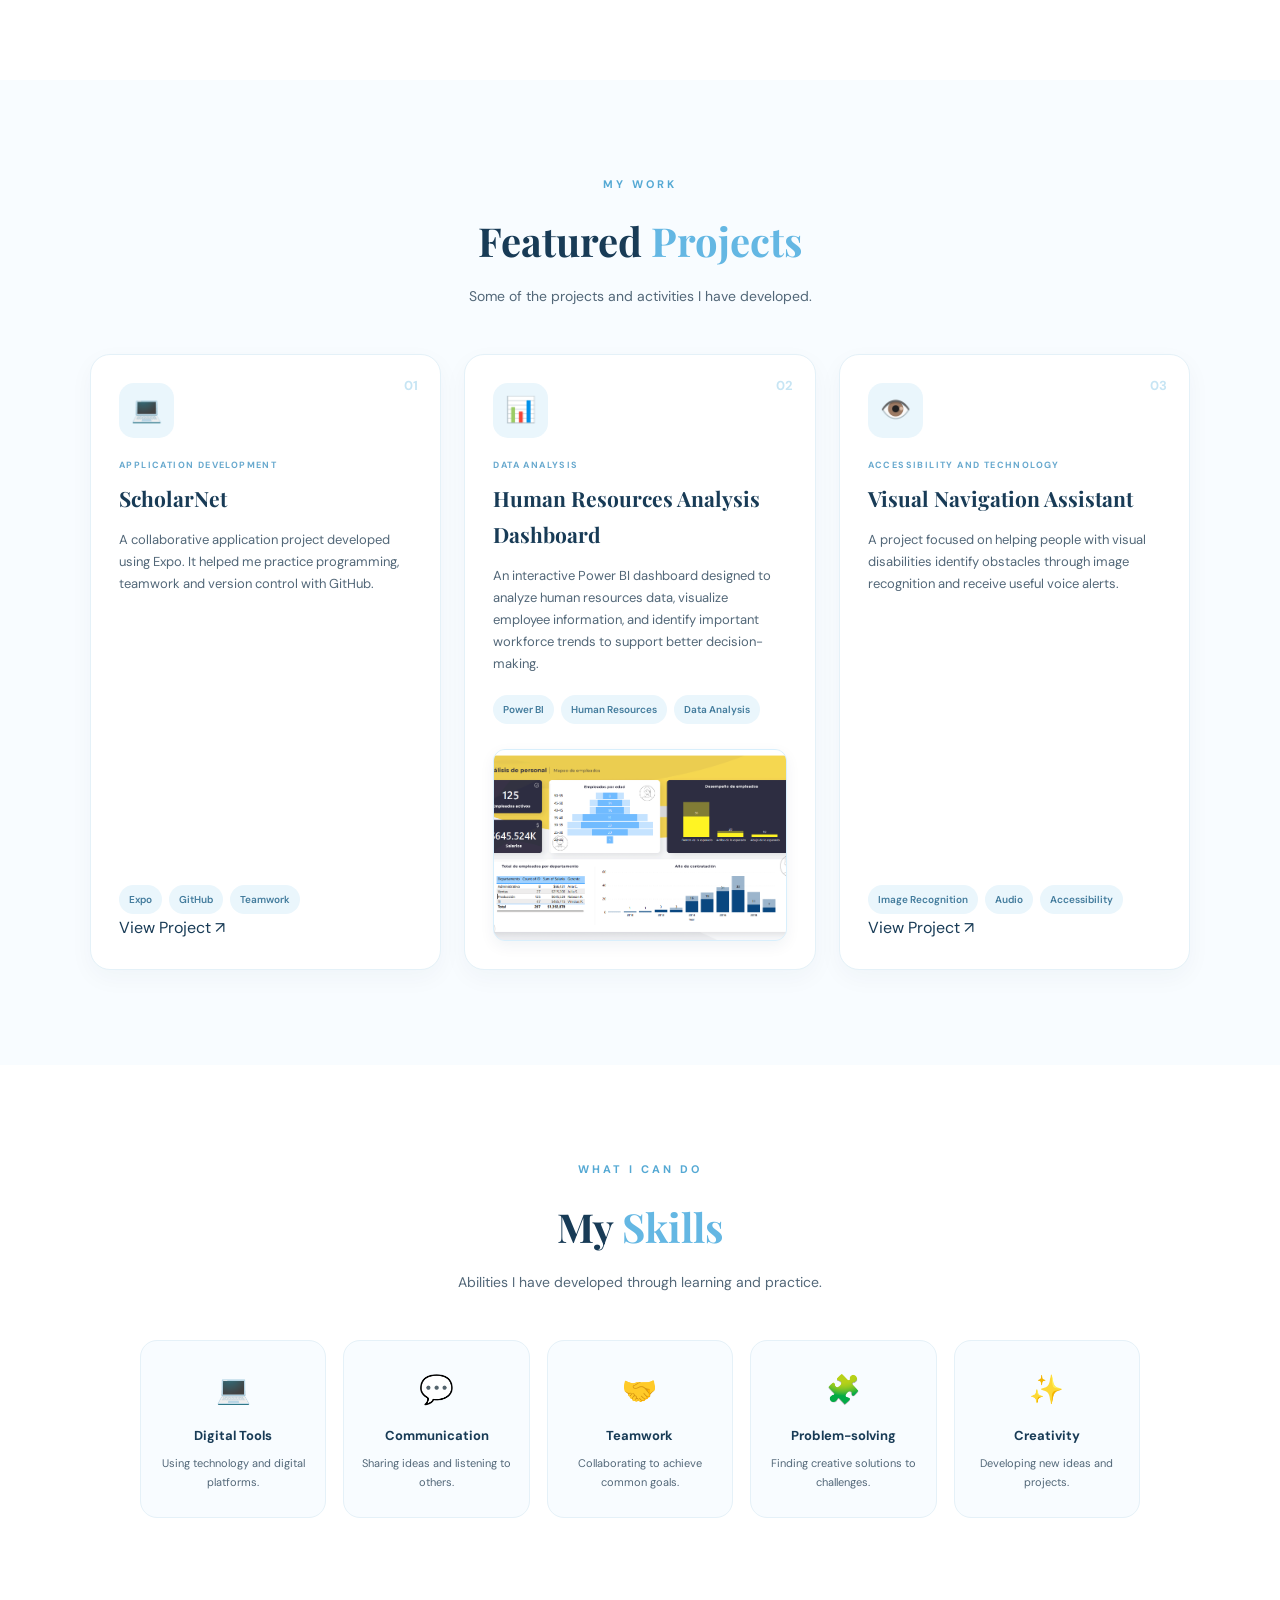
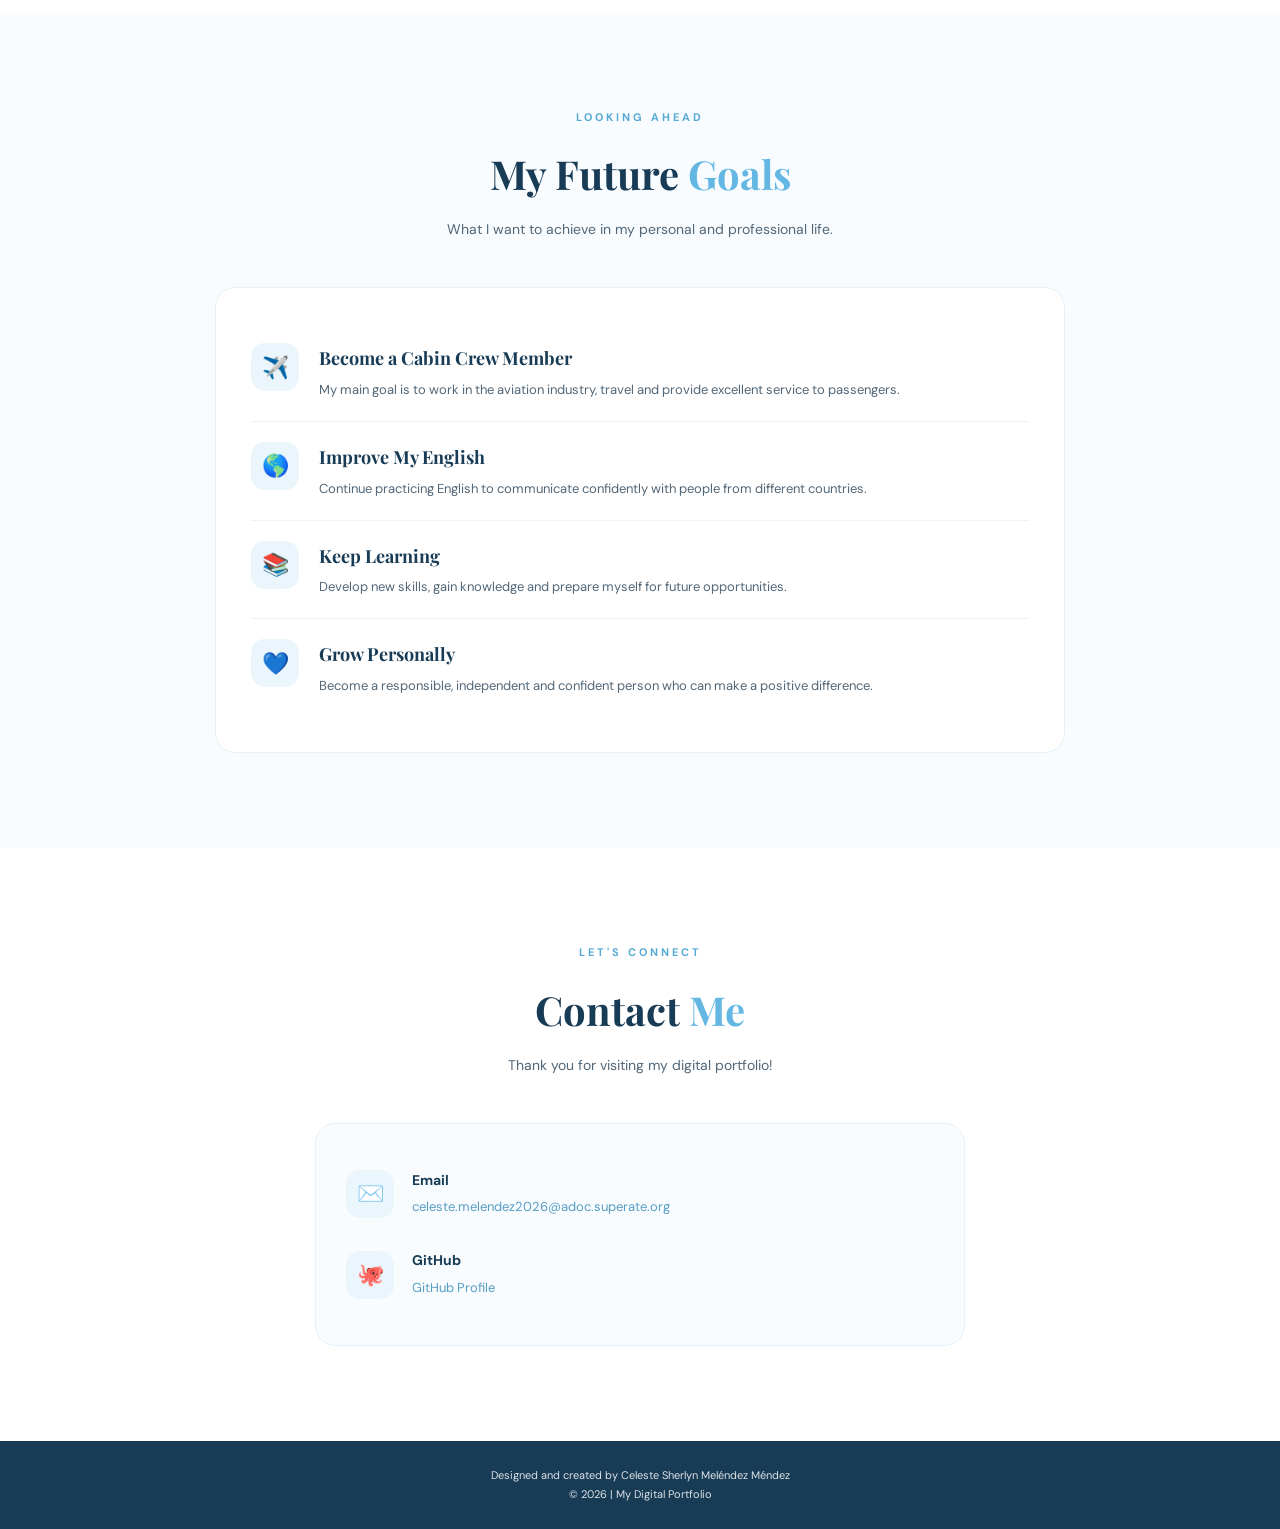
==== commit 2b08ff24: "Add live Visual Navigation Assistant project link" ====
--- a/index.html
+++ b/index.html
@@ -212,7 +212,12 @@
                             <span>Accessibility</span>
                         </div>
 
-                        <p class="project-status">Project in development</p>
+                        <a href="https://andreasrivas.github.io/Asistente-para-personas-no-videntes/"
+                           class="project-button"
+                           target="_blank"
+                           rel="noopener noreferrer">
+                            View Project <span>↗</span>
+                        </a>
                     </div>
                 </article>
 
--- a/style.css
+++ b/style.css
@@ -704,3 +704,45 @@
     font-size: 11px;
     font-weight: 700;
 }
+
+
+/* CONTACT SECTION ALIGNMENT */
+.contact-section {
+    width: 100%;
+    display: block;
+}
+
+.contact-section .section-heading {
+    width: 100%;
+    max-width: 800px;
+    margin: 0 auto 45px;
+    text-align: center;
+}
+
+.contact-card {
+    width: min(100%, 650px);
+    margin: 0 auto;
+    box-sizing: border-box;
+}
+
+.contact-item {
+    width: 100%;
+    min-width: 0;
+}
+
+.contact-item > div {
+    min-width: 0;
+}
+
+/* PROJECT STATUS */
+.project-status {
+    display: inline-block;
+    align-self: flex-start;
+    margin-top: 20px;
+    padding: 8px 13px;
+    border-radius: 20px;
+    background: var(--light-blue);
+    color: #427b9c;
+    font-size: 11px;
+    font-weight: 700;
+}
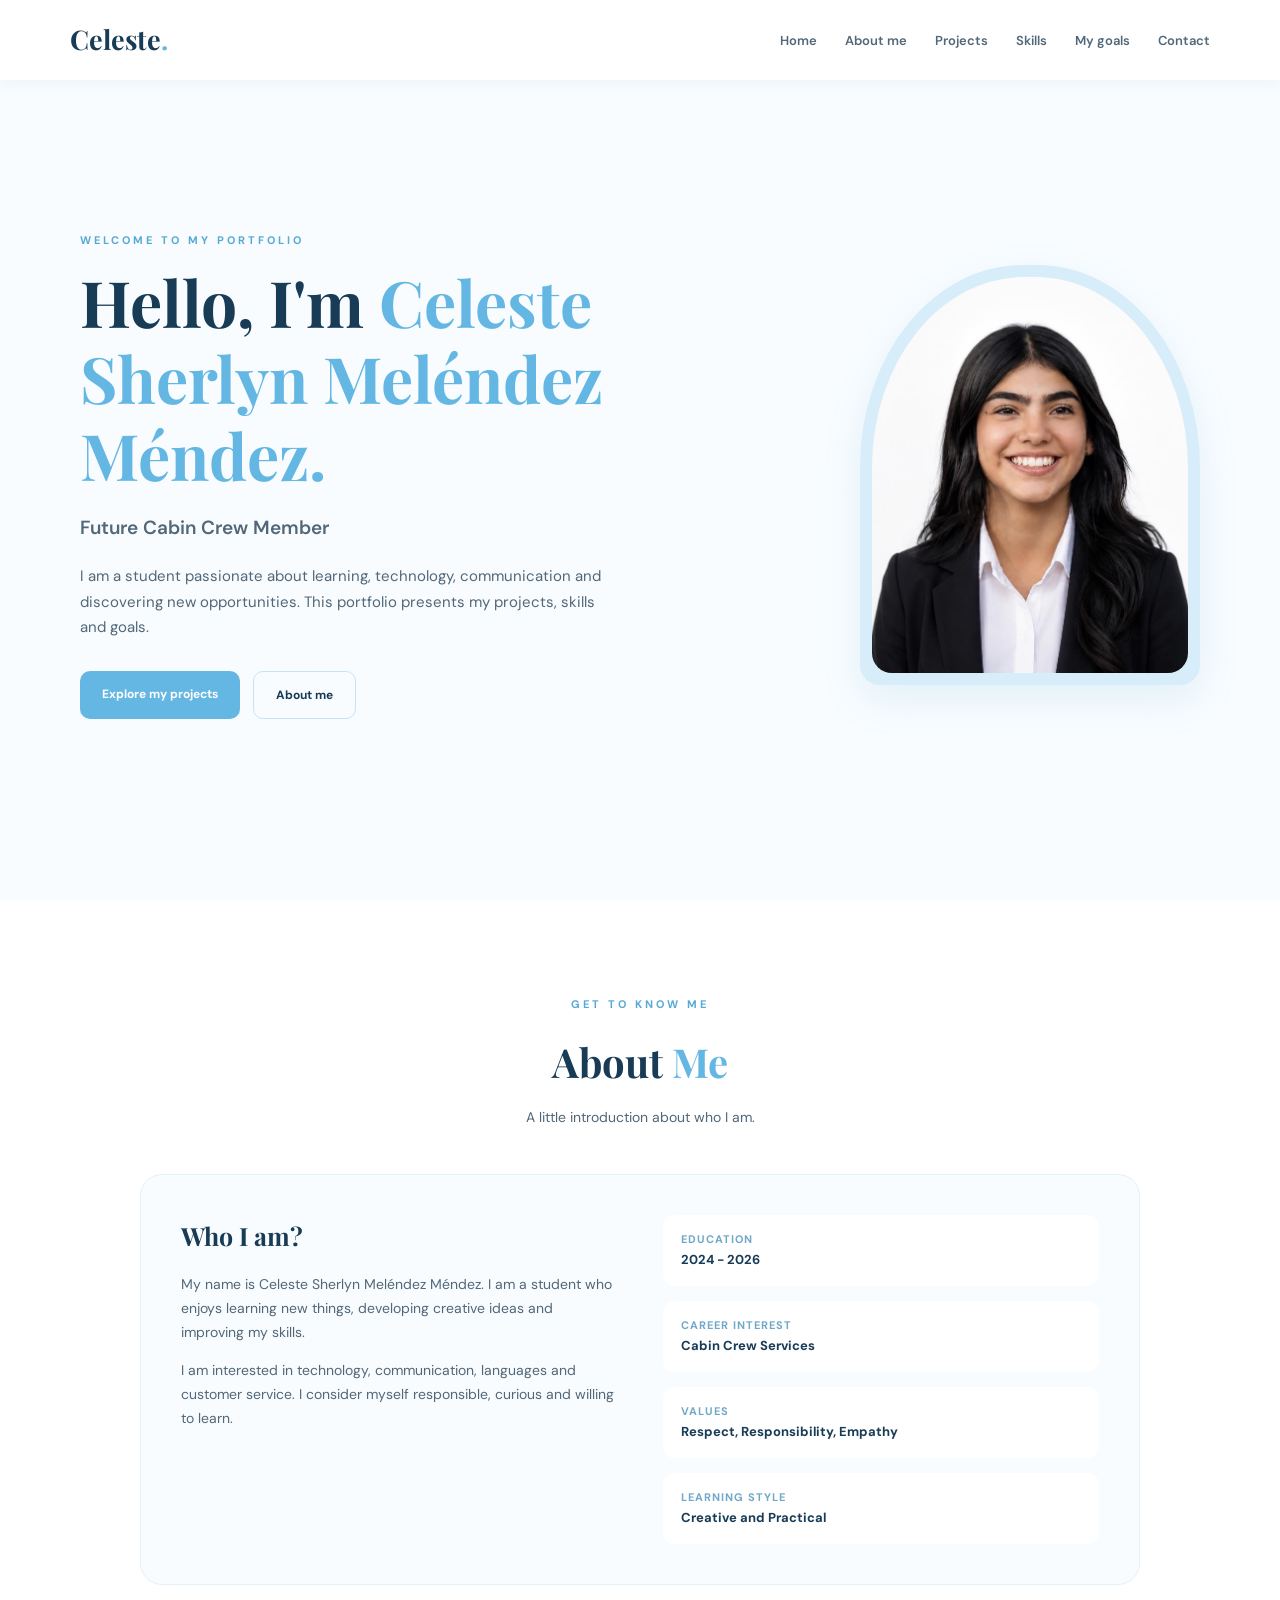
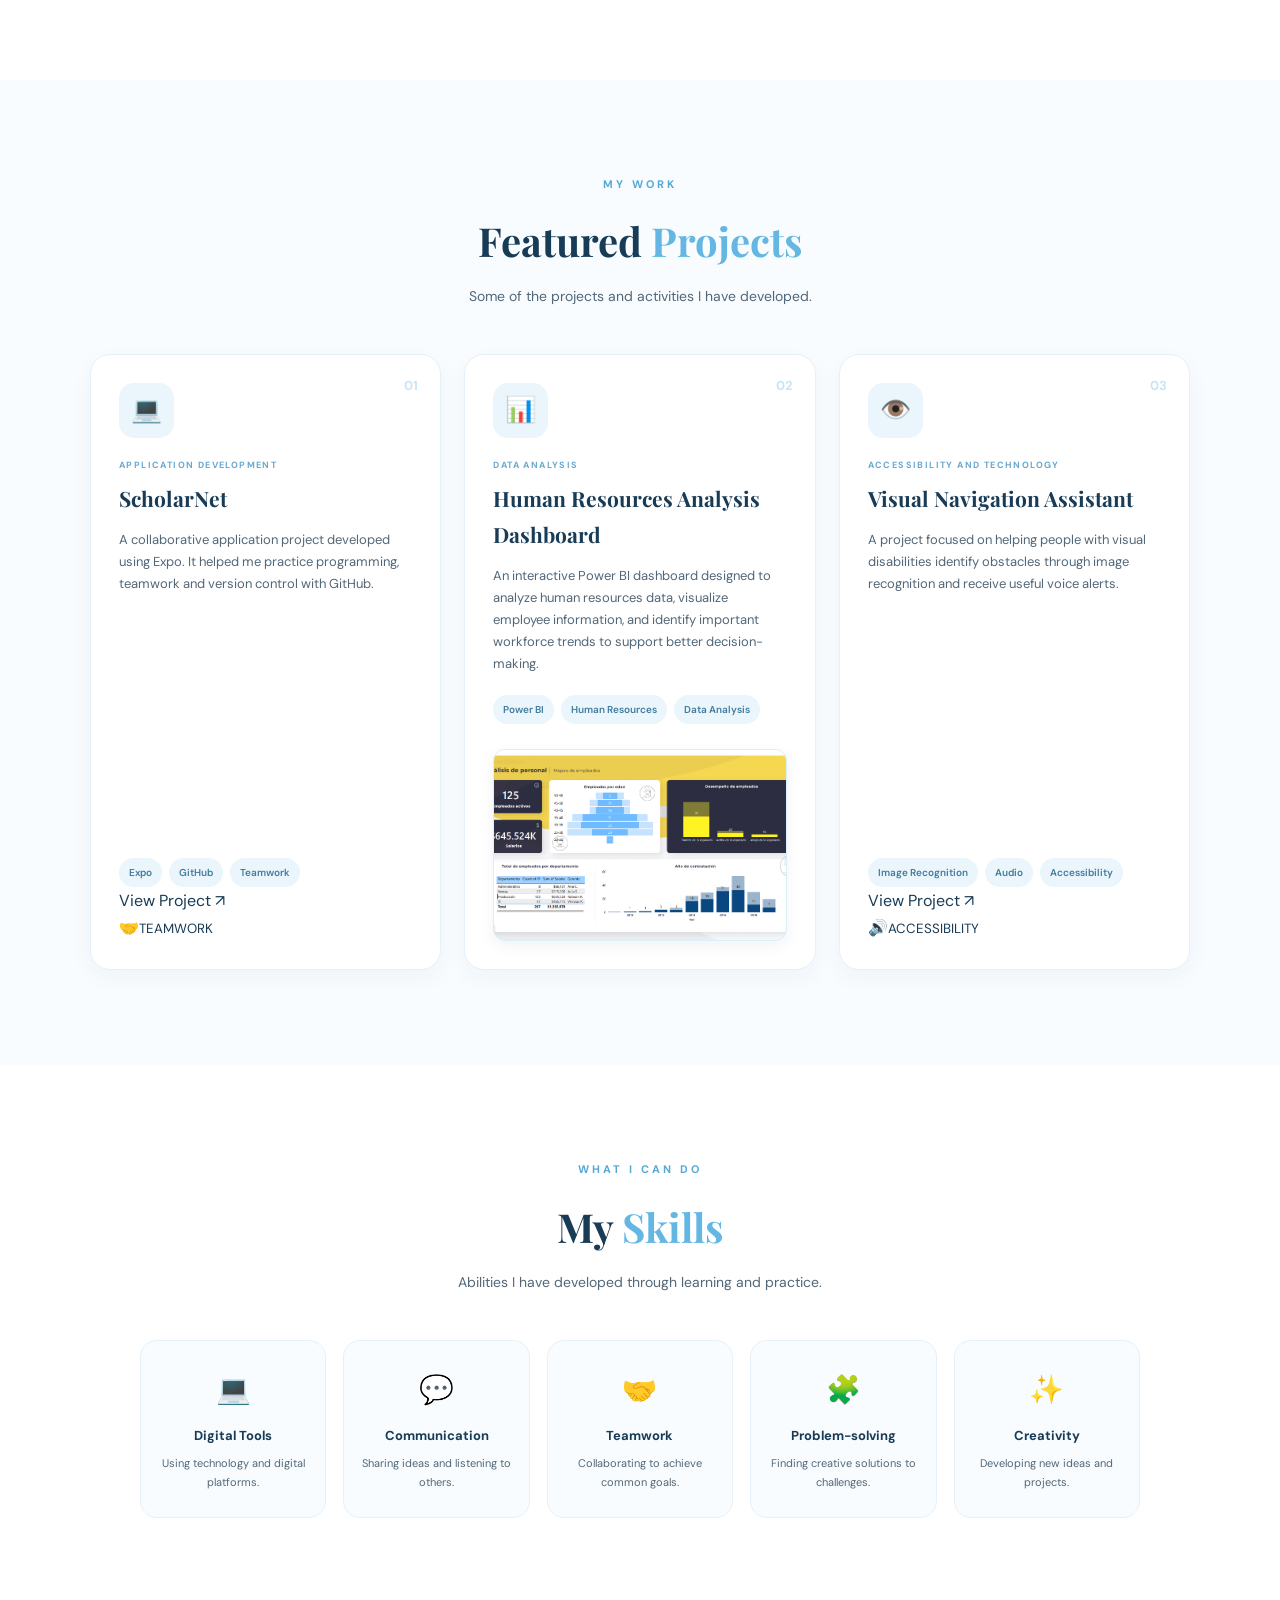
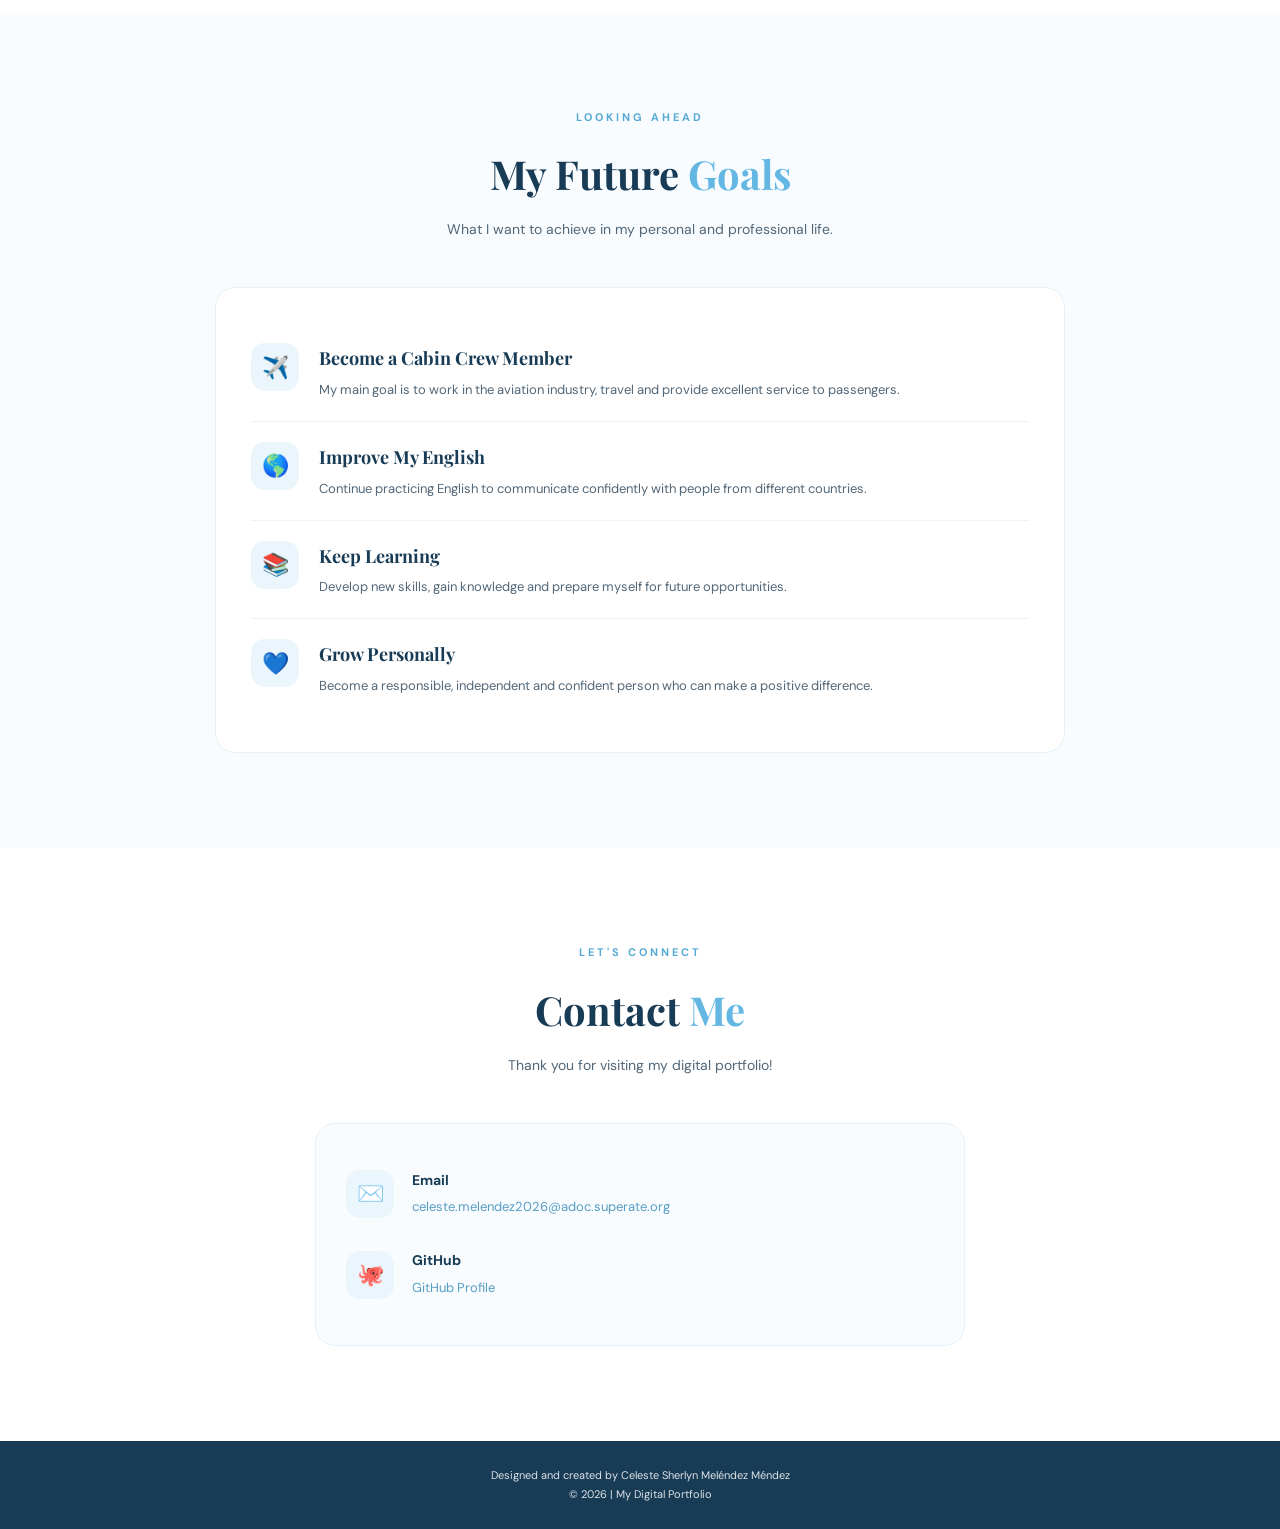
==== commit b3582f0f: "Add decorative icon to ScholarNet project card" ====
--- a/index.html
+++ b/index.html
@@ -155,7 +155,9 @@
                             View Project <span>↗</span>
                         </a>
                     </div>
-                </article>
+                
+                    <div class="project-card-decoration" aria-hidden="true"><span>🤝</span><small>TEAMWORK</small></div>
+</article>
       
                        <!-- PROJECT 2: HUMAN RESOURCES DASHBOARD -->
 <article class="project-card">
@@ -219,7 +221,9 @@
                             View Project <span>↗</span>
                         </a>
                     </div>
-                </article>
+                
+                    <div class="project-card-decoration" aria-hidden="true"><span>🔊</span><small>ACCESSIBILITY</small></div>
+</article>
 
             </div>
         </section>
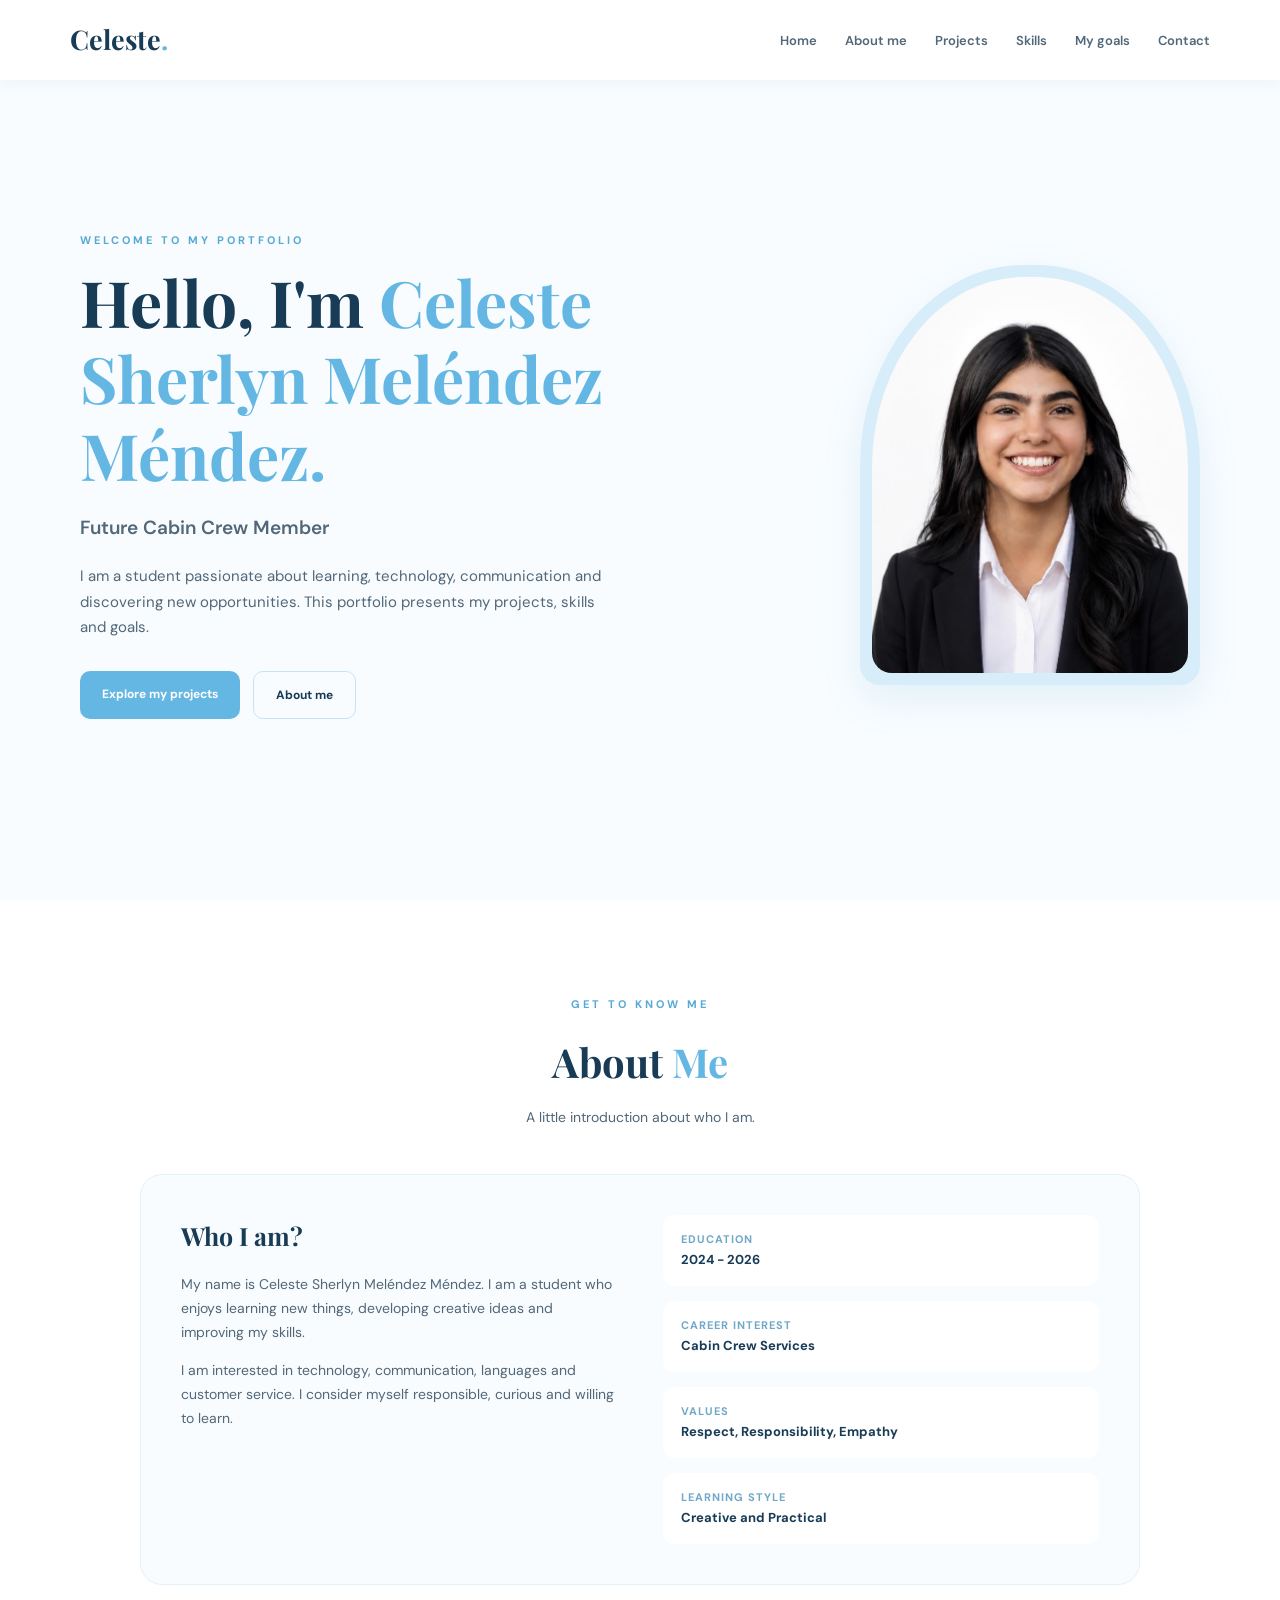
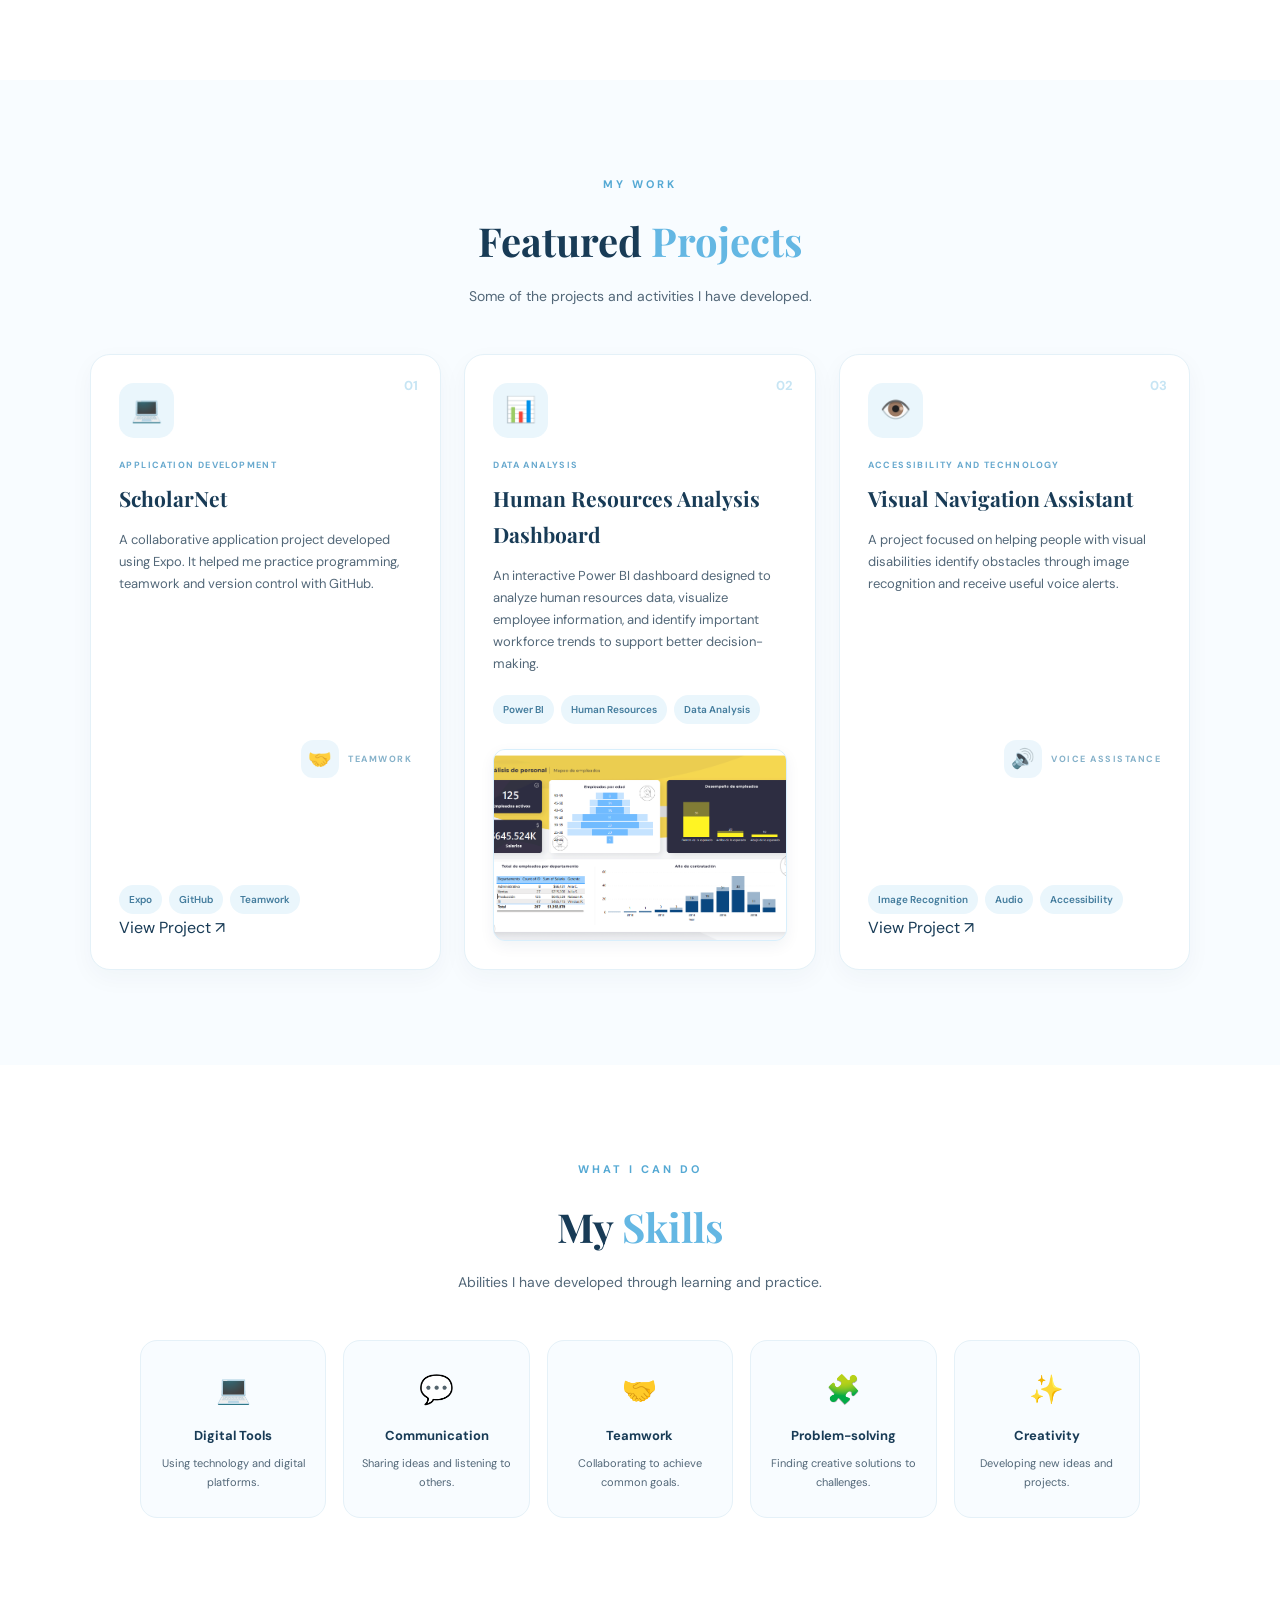
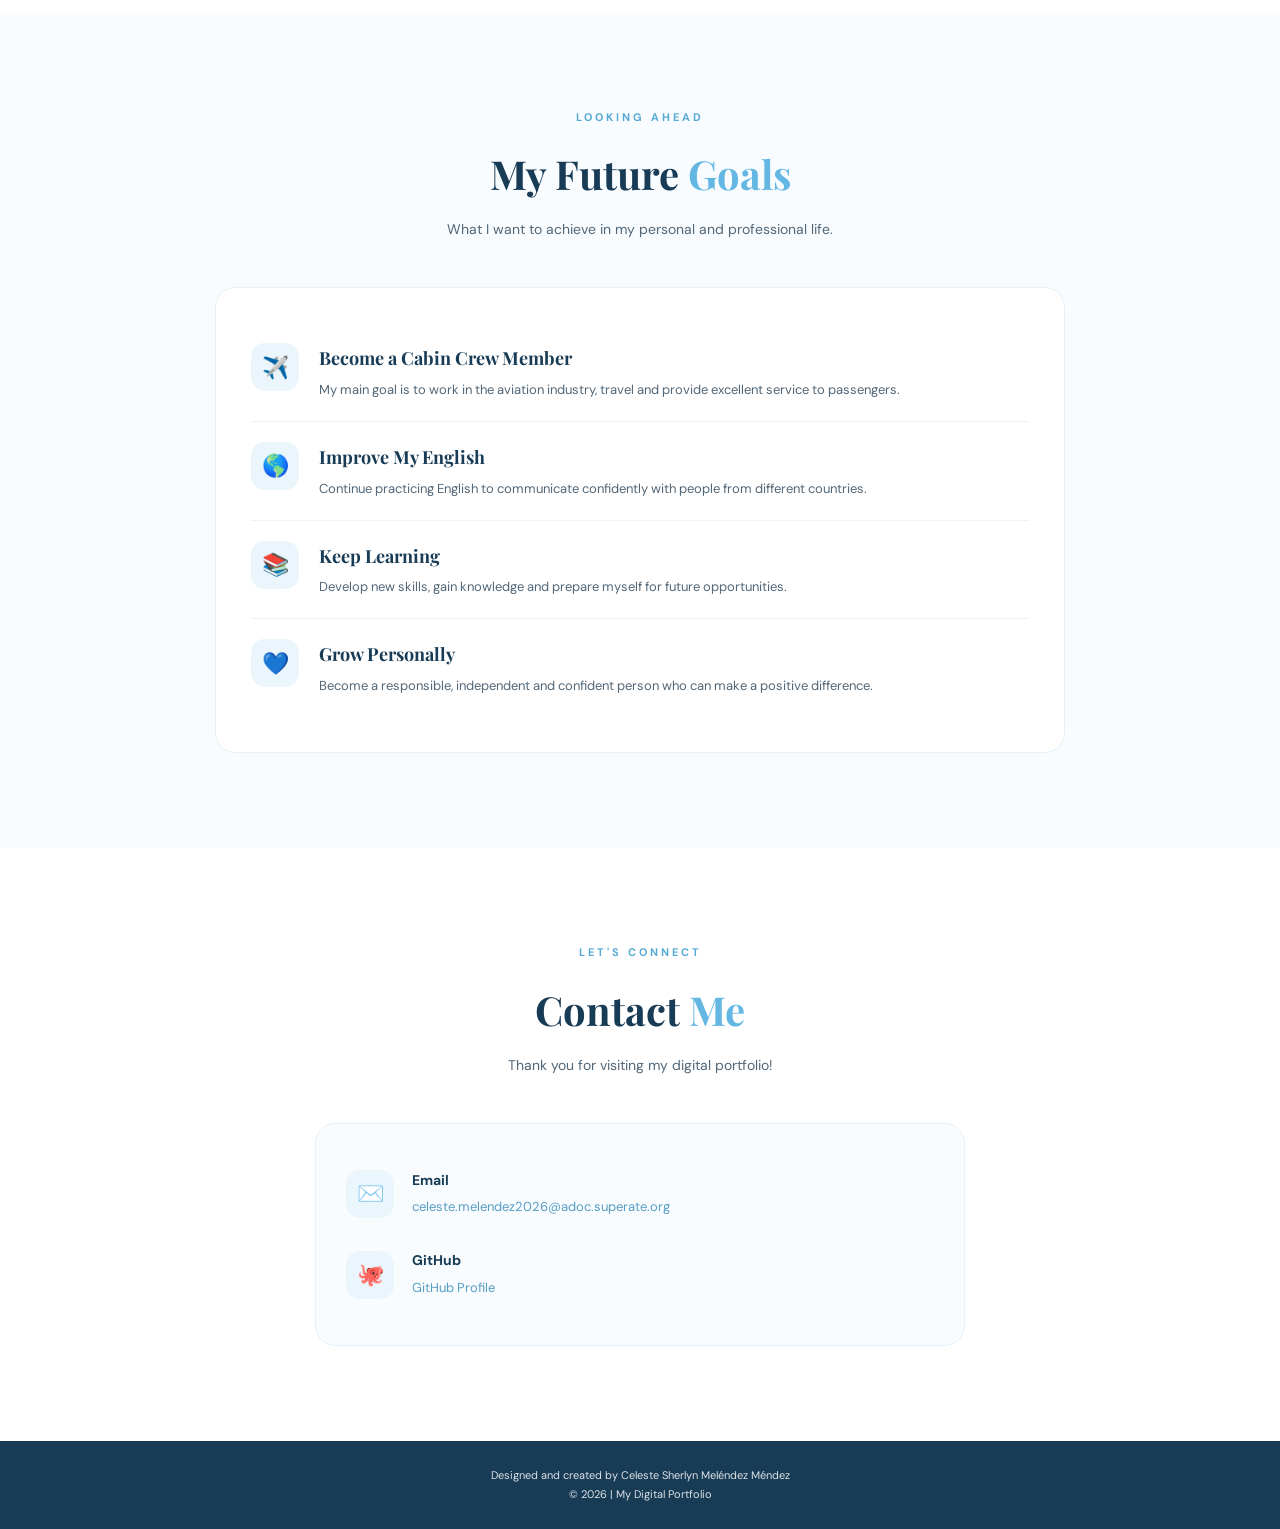
==== commit af9e3f07: "Move project icons into description whitespace" ====
--- a/index.html
+++ b/index.html
@@ -141,6 +141,8 @@
                             teamwork and version control with GitHub.
                         </p>
 
+                        <div class="project-card-decoration" aria-hidden="true"><span>🤝</span><small>TEAMWORK</small></div>
+
                         <div class="project-tags">
                             <span>Expo</span>
                             <span>GitHub</span>
@@ -156,8 +158,7 @@
                         </a>
                     </div>
                 
-                    <div class="project-card-decoration" aria-hidden="true"><span>🤝</span><small>TEAMWORK</small></div>
-</article>
+                    </article>
       
                        <!-- PROJECT 2: HUMAN RESOURCES DASHBOARD -->
 <article class="project-card">
@@ -208,6 +209,8 @@
                             recognition and receive useful voice alerts.
                         </p>
 
+                        <div class="project-card-decoration" aria-hidden="true"><span>🔊</span><small>VOICE ASSISTANCE</small></div>
+
                         <div class="project-tags">
                             <span>Image Recognition</span>
                             <span>Audio</span>
@@ -222,8 +225,7 @@
                         </a>
                     </div>
                 
-                    <div class="project-card-decoration" aria-hidden="true"><span>🔊</span><small>ACCESSIBILITY</small></div>
-</article>
+                    </article>
 
             </div>
         </section>
--- a/style.css
+++ b/style.css
@@ -746,3 +746,35 @@
     font-size: 11px;
     font-weight: 700;
 }
+
+
+/* DECORATIVE ICONS FOR PROJECT CARDS 1 AND 3 */
+.project-card-decoration {
+    display: flex;
+    align-items: center;
+    justify-content: center;
+    gap: 9px;
+    align-self: flex-end;
+    margin-top: auto;
+    padding-top: 18px;
+    color: #78b8d8;
+    opacity: .9;
+}
+
+.project-card-decoration span {
+    width: 38px;
+    height: 38px;
+    display: flex;
+    align-items: center;
+    justify-content: center;
+    border-radius: 12px;
+    background: var(--light-blue);
+    font-size: 19px;
+}
+
+.project-card-decoration small {
+    color: #78a9c4;
+    font-size: 9px;
+    font-weight: 700;
+    letter-spacing: 1.5px;
+}
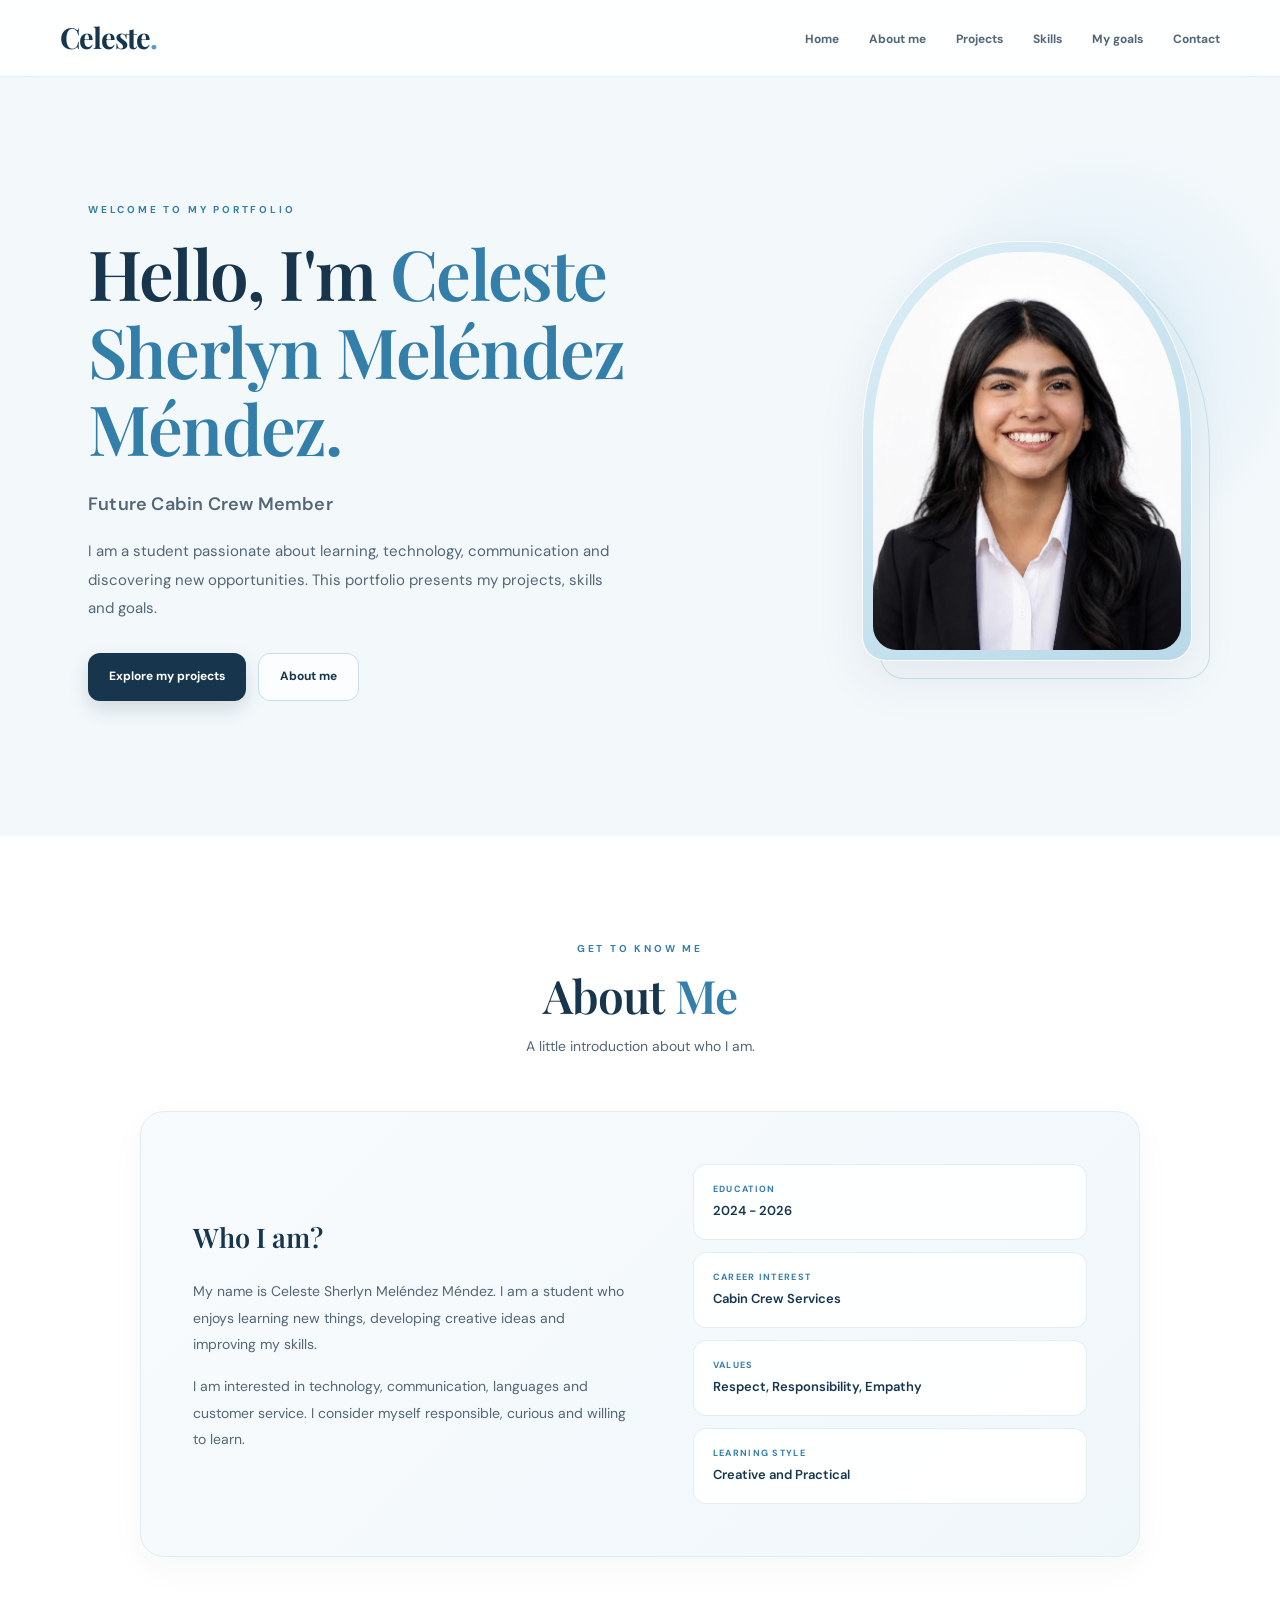
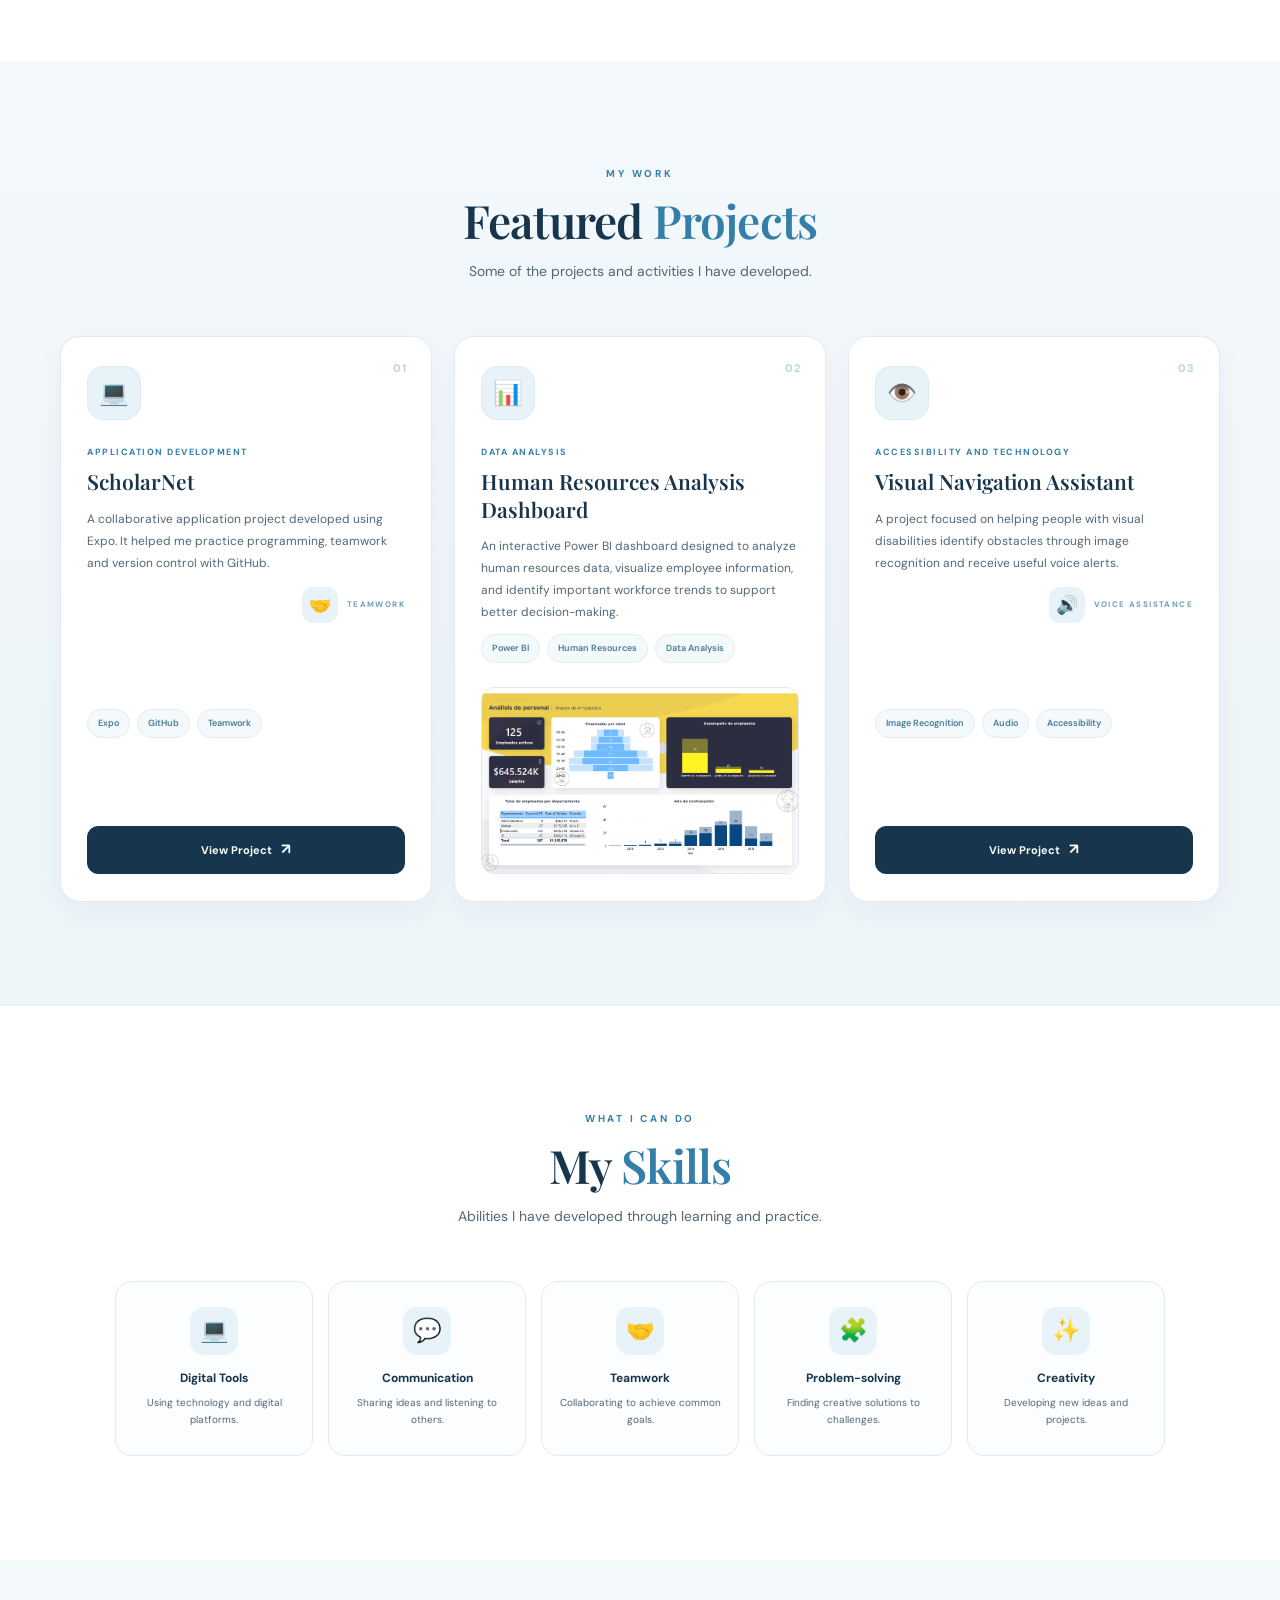
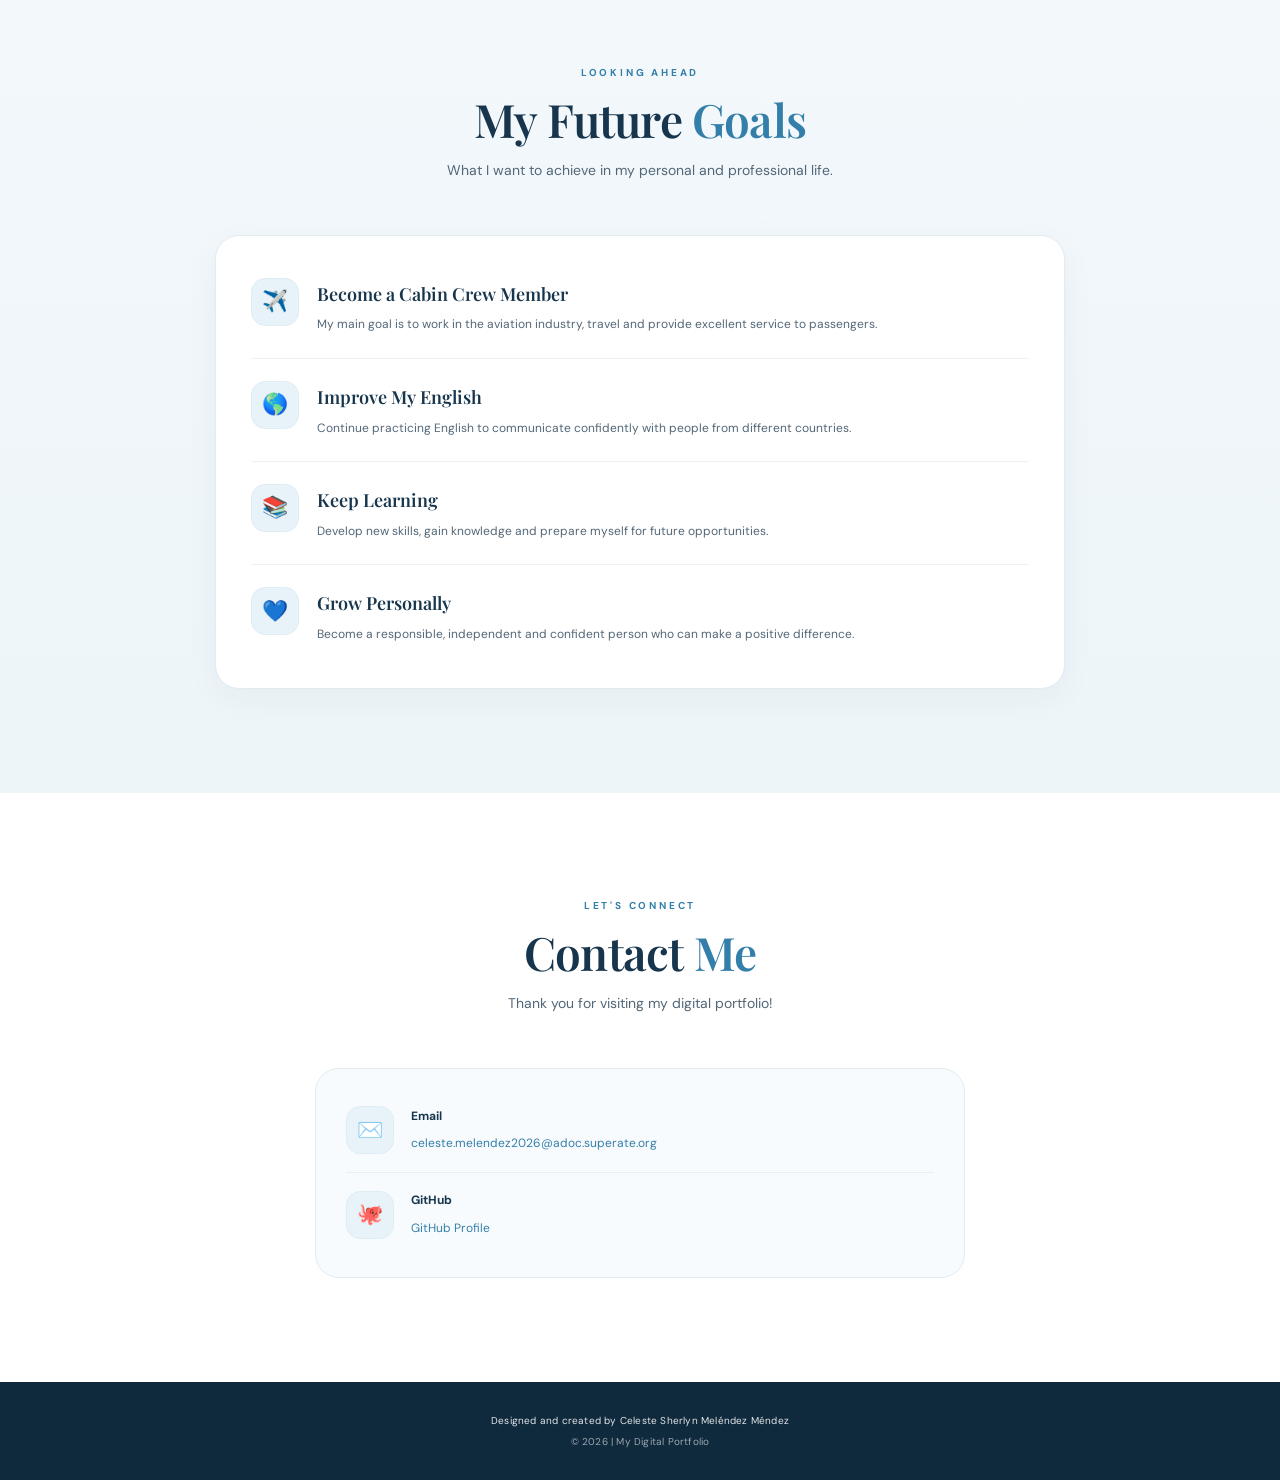
==== commit 85769481: "Refresh portfolio stylesheet cache" ====
--- a/index.html
+++ b/index.html
@@ -11,7 +11,7 @@
     <link rel="preconnect" href="https://fonts.gstatic.com" crossorigin>
     <link href="https://fonts.googleapis.com/css2?family=DM+Sans:wght@400;500;600;700&family=Playfair+Display:wght@500;600;700&display=swap" rel="stylesheet">
 
-    <link rel="stylesheet" href="style.css">
+    <link rel="stylesheet" href="style.css?v=20261110">
 </head>
 
 <body>
--- a/style.css
+++ b/style.css
@@ -1,5 +1,25 @@
-
-/* GENERAL SETTINGS */
+/* =====================================================
+   CELESTE'S DIGITAL PORTFOLIO — REFINED DESIGN SYSTEM
+   ===================================================== */
+
+:root {
+    --navy: #17364d;
+    --navy-deep: #102a3d;
+    --blue: #4f9fc8;
+    --blue-dark: #347fa9;
+    --blue-soft: #e8f3f9;
+    --sky: #f3f8fb;
+    --white: #ffffff;
+    --text: #536777;
+    --muted: #8293a0;
+    --line: #e2ebf0;
+    --shadow: 0 18px 50px rgba(23, 54, 77, 0.08);
+    --shadow-hover: 0 24px 60px rgba(23, 54, 77, 0.13);
+    --radius-lg: 24px;
+    --radius-md: 16px;
+    --transition: 220ms ease;
+}
+
 * {
     margin: 0;
     padding: 0;
@@ -7,57 +27,72 @@
     scroll-behavior: smooth;
 }
 
-:root {
-    --navy: #183b56;
-    --blue: #64b7e3;
-    --light-blue: #eaf6fc;
-    --pastel: #d7edf9;
-    --white: #ffffff;
-    --text: #526778;
-    --background: #f8fcff;
+html {
+    scroll-padding-top: 90px;
 }
 
 body {
+    min-width: 320px;
     font-family: 'DM Sans', sans-serif;
-    background: var(--background);
     color: var(--navy);
+    background: var(--sky);
     line-height: 1.7;
+    -webkit-font-smoothing: antialiased;
 }
 
 a {
+    color: inherit;
     text-decoration: none;
-    color: inherit;
+}
+
+button {
+    font: inherit;
+}
+
+img {
+    max-width: 100%;
+}
+
+::selection {
+    color: var(--navy-deep);
+    background: #cce6f4;
+}
+
+:focus-visible {
+    outline: 3px solid #78bde0;
+    outline-offset: 4px;
 }
 
 section {
-    scroll-margin-top: 90px;
+    scroll-margin-top: 88px;
 }
 
 /* NAVIGATION */
 .header {
-    width: 100%;
     position: fixed;
-    top: 0;
-    left: 0;
+    inset: 0 0 auto;
     z-index: 1000;
-    background: rgba(255, 255, 255, 0.92);
-    backdrop-filter: blur(12px);
-    box-shadow: 0 2px 15px rgba(24, 59, 86, 0.05);
+    background: rgba(255, 255, 255, 0.88);
+    border-bottom: 1px solid rgba(226, 235, 240, 0.8);
+    backdrop-filter: blur(18px);
+    -webkit-backdrop-filter: blur(18px);
 }
 
 .navbar {
-    max-width: 1200px;
+    width: min(1160px, calc(100% - 56px));
+    min-height: 76px;
     margin: auto;
-    padding: 17px 30px;
-    display: flex;
+    display: flex;
+    align-items: center;
     justify-content: space-between;
-    align-items: center;
+    gap: 28px;
 }
 
 .logo {
     font-family: 'Playfair Display', serif;
-    font-size: 27px;
+    font-size: 29px;
     font-weight: 700;
+    letter-spacing: -1px;
     color: var(--navy);
 }
 
@@ -68,146 +103,222 @@
 .nav-links {
     display: flex;
     align-items: center;
-    gap: 28px;
+    gap: clamp(16px, 2.5vw, 30px);
     list-style: none;
 }
 
 .nav-links a {
+    position: relative;
+    padding: 9px 0;
     color: var(--text);
-    font-size: 13px;
-    font-weight: 600;
-    transition: color .3s;
+    font-size: 12px;
+    font-weight: 700;
+    transition: color var(--transition);
+}
+
+.nav-links a::after {
+    position: absolute;
+    right: 0;
+    bottom: 2px;
+    left: 0;
+    height: 2px;
+    content: "";
+    background: var(--blue);
+    transform: scaleX(0);
+    transform-origin: left;
+    transition: transform var(--transition);
 }
 
 .nav-links a:hover {
-    color: var(--blue);
+    color: var(--blue-dark);
+}
+
+.nav-links a:hover::after {
+    transform: scaleX(1);
 }
 
 .menu-toggle {
     display: none;
-    border: none;
-    background: none;
+    width: 44px;
+    height: 44px;
+    border: 1px solid var(--line);
+    border-radius: 12px;
+    background: white;
     color: var(--navy);
-    font-size: 25px;
+    font-size: 23px;
     cursor: pointer;
 }
 
 /* HERO */
 .hero {
-    max-width: 1200px;
-    min-height: 100vh;
-    margin: auto;
-    padding: 130px 40px 80px;
+    position: relative;
+    isolation: isolate;
+    width: min(1160px, calc(100% - 56px));
+    min-height: 760px;
+    margin: 76px auto 0;
+    padding: 100px 28px 110px;
     display: flex;
     align-items: center;
     justify-content: space-between;
-    gap: 50px;
+    gap: clamp(42px, 7vw, 100px);
+}
+
+.hero::before {
+    position: absolute;
+    z-index: -1;
+    top: 8%;
+    right: -8%;
+    width: 430px;
+    height: 430px;
+    border-radius: 50%;
+    content: "";
+    background: radial-gradient(circle, rgba(206, 231, 244, 0.62), rgba(243, 248, 251, 0) 70%);
 }
 
 .hero-content {
-    flex: 1;
+    flex: 1 1 560px;
+    max-width: 650px;
 }
 
 .eyebrow {
-    color: #55a9d4;
-    font-size: 11px;
-    letter-spacing: 3px;
+    margin-bottom: 16px;
+    color: var(--blue-dark);
+    font-size: 10px;
     font-weight: 700;
-    margin-bottom: 14px;
+    letter-spacing: 2.8px;
+    text-transform: uppercase;
 }
 
 .hero h1 {
+    max-width: 700px;
     font-family: 'Playfair Display', serif;
-    font-size: clamp(40px, 5vw, 65px);
-    line-height: 1.2;
-    max-width: 750px;
-}
-
-.hero h1 span,
-.section-heading h2 span {
-    color: var(--blue);
+    font-size: clamp(43px, 5.4vw, 70px);
+    font-weight: 600;
+    line-height: 1.12;
+    letter-spacing: -1.8px;
+}
+
+.hero h1 span {
+    color: var(--blue-dark);
 }
 
 .hero h2 {
-    margin-top: 18px;
-    font-size: 19px;
+    margin-top: 22px;
+    color: var(--text);
+    font-size: 18px;
     font-weight: 600;
-    color: var(--text);
+    letter-spacing: 0.2px;
 }
 
 .hero-description {
     max-width: 540px;
-    margin: 20px 0 30px;
+    margin: 18px 0 30px;
     color: var(--text);
     font-size: 15px;
+    line-height: 1.9;
 }
 
 .hero-buttons {
     display: flex;
     flex-wrap: wrap;
-    gap: 13px;
+    gap: 12px;
 }
 
 .primary-button,
 .secondary-button {
-    padding: 13px 22px;
-    border-radius: 10px;
+    min-height: 48px;
+    padding: 12px 21px;
+    display: inline-flex;
+    align-items: center;
+    justify-content: center;
+    border-radius: 12px;
     font-size: 12px;
     font-weight: 700;
-    transition: all .3s ease;
+    transition: transform var(--transition), background var(--transition), box-shadow var(--transition), border-color var(--transition);
 }
 
 .primary-button {
-    background: var(--blue);
     color: white;
+    background: var(--navy);
+    box-shadow: 0 8px 20px rgba(23, 54, 77, 0.15);
 }
 
 .primary-button:hover {
-    background: var(--navy);
+    background: var(--blue-dark);
+    box-shadow: 0 12px 24px rgba(52, 127, 169, 0.2);
     transform: translateY(-3px);
 }
 
 .secondary-button {
-    border: 1px solid #c7e4f4;
+    border: 1px solid #cbdde7;
     color: var(--navy);
+    background: rgba(255, 255, 255, 0.72);
 }
 
 .secondary-button:hover {
-    background: var(--light-blue);
+    border-color: #9dc9df;
+    background: white;
     transform: translateY(-3px);
 }
 
 .hero-image {
-    width: 340px;
+    position: relative;
+    flex: 0 0 330px;
+    width: 330px;
     height: 420px;
-    flex-shrink: 0;
-    border-radius: 48% 48% 20px 20px;
-    background: var(--pastel);
-    padding: 12px;
-    box-shadow: 0 15px 40px rgba(70, 155, 200, .12);
+    padding: 10px;
+    border: 1px solid rgba(255, 255, 255, 0.9);
+    border-radius: 46% 46% 24px 24px;
+    background: linear-gradient(145deg, #dceef7, #b9d9e9);
+    box-shadow: var(--shadow);
+}
+
+.hero-image::after {
+    position: absolute;
+    z-index: -1;
+    right: -19px;
+    bottom: -19px;
+    width: 100%;
+    height: 100%;
+    border: 1px solid #c7e1ee;
+    border-radius: inherit;
+    content: "";
 }
 
 .hero-image img {
     width: 100%;
     height: 100%;
+    display: block;
     object-fit: cover;
     border-radius: inherit;
 }
 
-/* GENERAL SECTIONS */
+/* SECTION HEADINGS */
 .section {
-    padding: 95px 30px;
+    padding: 104px 28px;
 }
 
 .section-heading {
+    width: min(720px, 100%);
+    margin: 0 auto 52px;
     text-align: center;
-    margin: 0 auto 45px;
+}
+
+.section-heading .eyebrow {
+    margin-bottom: 11px;
 }
 
 .section-heading h2 {
+    margin-bottom: 12px;
     font-family: 'Playfair Display', serif;
-    font-size: 40px;
-    margin-bottom: 10px;
+    font-size: clamp(34px, 4vw, 46px);
+    font-weight: 600;
+    line-height: 1.2;
+    letter-spacing: -0.8px;
+}
+
+.section-heading h2 span {
+    color: var(--blue-dark);
 }
 
 .section-heading p:last-child {
@@ -216,252 +327,339 @@
 }
 
 /* ABOUT */
-.about-section {
-    background: white;
+.about-section,
+.skills-section,
+.contact-section {
+    background: var(--white);
 }
 
 .about-card {
-    max-width: 1000px;
+    width: min(1000px, 100%);
     margin: auto;
-    padding: 40px;
-    background: var(--background);
-    border: 1px solid #e4f1f8;
-    border-radius: 22px;
+    padding: clamp(28px, 5vw, 52px);
     display: grid;
-    grid-template-columns: 1fr 1fr;
-    gap: 45px;
+    grid-template-columns: 1.05fr 0.95fr;
+    align-items: center;
+    gap: clamp(30px, 5vw, 65px);
+    border: 1px solid var(--line);
+    border-radius: var(--radius-lg);
+    background: linear-gradient(135deg, #f8fbfd, #f0f7fb);
+    box-shadow: 0 12px 35px rgba(23, 54, 77, 0.04);
 }
 
 .about-text h3 {
+    margin-bottom: 17px;
     font-family: 'Playfair Display', serif;
-    font-size: 25px;
+    font-size: 27px;
+    font-weight: 600;
+}
+
+.about-text p {
     margin-bottom: 15px;
-}
-
-.about-text p {
     color: var(--text);
     font-size: 14px;
-    margin-bottom: 15px;
+    line-height: 1.9;
+}
+
+.about-text p:last-child {
+    margin-bottom: 0;
 }
 
 .about-details {
+    display: grid;
+    gap: 12px;
+}
+
+.detail-item {
+    min-height: 76px;
+    padding: 15px 19px;
     display: flex;
     flex-direction: column;
-    gap: 15px;
-}
-
-.detail-item {
-    padding: 15px 18px;
-    border-radius: 12px;
+    justify-content: center;
+    gap: 3px;
+    border: 1px solid rgba(226, 235, 240, 0.9);
+    border-radius: 13px;
+    background: rgba(255, 255, 255, 0.88);
+    transition: border-color var(--transition), transform var(--transition);
+}
+
+.detail-item:hover {
+    border-color: #b8d9e9;
+    transform: translateX(3px);
+}
+
+.detail-item span {
+    color: var(--blue-dark);
+    font-size: 9px;
+    font-weight: 700;
+    letter-spacing: 1.3px;
+    text-transform: uppercase;
+}
+
+.detail-item strong {
+    color: var(--navy);
+    font-size: 13px;
+    font-weight: 600;
+}
+
+/* PROJECTS */
+.projects-section {
+    background: linear-gradient(180deg, #f3f8fb 0%, #edf5f9 100%);
+}
+
+.projects-grid {
+    width: min(1160px, 100%);
+    margin: auto;
+    display: grid;
+    grid-template-columns: repeat(3, minmax(0, 1fr));
+    align-items: stretch;
+    gap: 22px;
+}
+
+.project-card {
+    position: relative;
+    min-width: 0;
+    padding: 29px 26px 27px;
+    display: flex;
+    flex-direction: column;
+    border: 1px solid #e1ebf1;
+    border-radius: 20px;
     background: white;
-    display: flex;
-    flex-direction: column;
-}
-
-.detail-item span {
-    color: #70a8c8;
+    box-shadow: 0 8px 28px rgba(23, 54, 77, 0.045);
+    transition: transform var(--transition), box-shadow var(--transition), border-color var(--transition);
+}
+
+.project-card:hover {
+    border-color: #c8e0ec;
+    box-shadow: var(--shadow-hover);
+    transform: translateY(-7px);
+}
+
+.project-number {
+    position: absolute;
+    top: 22px;
+    right: 24px;
+    color: #b8d3e1;
     font-size: 11px;
     font-weight: 700;
-    text-transform: uppercase;
     letter-spacing: 1px;
 }
 
-.detail-item strong {
-    font-size: 13px;
-}
-
-/* PROJECTS */
-.projects-section {
-    background: var(--background);
-}
-
-.projects-grid {
-    max-width: 1100px;
+.project-icon {
+    width: 54px;
+    height: 54px;
+    margin-bottom: 25px;
+    display: flex;
+    align-items: center;
+    justify-content: center;
+    border: 1px solid #dcecf4;
+    border-radius: 16px;
+    background: var(--blue-soft);
+    font-size: 24px;
+}
+
+.project-body {
+    flex: 1;
+    min-width: 0;
+    display: flex;
+    flex-direction: column;
+}
+
+.project-category {
+    margin-bottom: 8px;
+    color: var(--blue-dark);
+    font-size: 9px;
+    font-weight: 700;
+    letter-spacing: 1.5px;
+}
+
+.project-body h3 {
+    margin-bottom: 12px;
+    font-family: 'Playfair Display', serif;
+    font-size: 21px;
+    font-weight: 600;
+    line-height: 1.3;
+}
+
+.project-body > p:not(.project-category) {
+    margin-bottom: 10px;
+    color: var(--text);
+    font-size: 12px;
+    line-height: 1.85;
+}
+
+/* Decorative icon stays directly after project description */
+.project-card-decoration {
+    min-height: 42px;
+    margin: 0 0 15px;
+    display: flex;
+    align-items: center;
+    justify-content: flex-end;
+    align-self: stretch;
+    gap: 9px;
+    color: #78b8d8;
+}
+
+.project-card-decoration span {
+    width: 36px;
+    height: 36px;
+    display: flex;
+    align-items: center;
+    justify-content: center;
+    border-radius: 11px;
+    background: var(--blue-soft);
+    font-size: 18px;
+}
+
+.project-card-decoration small {
+    color: #6c9fba;
+    font-size: 8px;
+    font-weight: 700;
+    letter-spacing: 1.4px;
+}
+
+.project-tags {
+    margin-top: auto;
+    margin-bottom: 20px;
+    display: flex;
+    flex-wrap: wrap;
+    gap: 7px;
+}
+
+.project-tags span {
+    padding: 6px 10px;
+    border: 1px solid #e1edf3;
+    border-radius: 30px;
+    color: #477b98;
+    background: #f4f9fc;
+    font-size: 9px;
+    font-weight: 600;
+}
+
+.project-button {
+    width: 100%;
+    min-height: 44px;
+    margin-top: auto;
+    padding: 10px 15px;
+    display: flex;
+    align-items: center;
+    justify-content: center;
+    gap: 9px;
+    border: 1px solid var(--navy);
+    border-radius: 11px;
+    color: white;
+    background: var(--navy);
+    font-size: 11px;
+    font-weight: 700;
+    transition: background var(--transition), border-color var(--transition), transform var(--transition);
+}
+
+.project-button:hover {
+    border-color: var(--blue-dark);
+    background: var(--blue-dark);
+    transform: translateY(-2px);
+}
+
+.project-button span {
+    font-size: 15px;
+}
+
+.project-image {
+    width: 100%;
+    margin-top: 4px;
+    overflow: hidden;
+    border: 1px solid #dce9f0;
+    border-radius: 13px;
+    background: #f0f6f9;
+}
+
+.project-image a {
+    width: 100%;
+    display: block;
+}
+
+.project-image img {
+    width: 100%;
+    height: 185px;
+    display: block;
+    object-fit: cover;
+    transition: transform 350ms ease;
+}
+
+.project-image:hover img {
+    transform: scale(1.045);
+}
+
+/* SKILLS */
+.skills-grid {
+    width: min(1050px, 100%);
     margin: auto;
     display: grid;
-    grid-template-columns: repeat(3, 1fr);
-    gap: 23px;
-}
-
-.project-card {
-    position: relative;
-    padding: 28px;
-    border-radius: 20px;
-    background: white;
-    border: 1px solid #e4f1f8;
-    box-shadow: 0 8px 25px rgba(24, 59, 86, .04);
-    transition: transform .3s ease, box-shadow .3s ease;
-    display: flex;
-    flex-direction: column;
-}
-
-.project-card:hover {
-    transform: translateY(-8px);
-    box-shadow: 0 15px 35px rgba(24, 59, 86, .10);
-}
-
-.project-number {
-    position: absolute;
-    top: 20px;
-    right: 22px;
-    color: #c7e5f4;
-    font-size: 13px;
-    font-weight: 700;
-}
-
-.project-icon {
-    width: 55px;
-    height: 55px;
-    display: flex;
-    justify-content: center;
-    align-items: center;
-    border-radius: 15px;
-    background: var(--light-blue);
-    font-size: 25px;
-    margin-bottom: 20px;
-}
-
-.project-body {
-    display: flex;
-    flex-direction: column;
-    flex: 1;
-}
-
-.project-category {
-    color: #68a9ce;
-    font-size: 9px;
-    font-weight: 700;
-    letter-spacing: 1.4px;
-    margin-bottom: 8px;
-}
-
-.project-body h3 {
-    font-family: 'Playfair Display', serif;
-    font-size: 21px;
-    margin-bottom: 12px;
-}
-
-.project-body > p:not(.project-category) {
-    color: var(--text);
-    font-size: 13px;
-    margin-bottom: 20px;
-}
-
-.project-tags {
-    display: flex;
-    flex-wrap: wrap;
-    gap: 7px;
-    margin-top: auto;
-}
-
-.project-tags span {
-    background: var(--light-blue);
-    color: #427b9c;
-    padding: 6px 10px;
-    border-radius: 20px;
-    font-size: 10px;
-    font-weight: 600;
-}
-
-/* PROJECT IMAGES */
-.project-image {
-    margin-top: 25px;
-    width: 100%;
-    overflow: hidden;
-    border-radius: 12px;
-    border: 1px solid #d8effc;
-    background: #edf8fe;
-    box-shadow: 0 5px 15px rgba(24, 59, 86, .06);
-}
-
-.project-image a {
-    display: block;
-    width: 100%;
-    cursor: pointer;
-}
-
-.project-image img {
-    display: block;
-    width: 100%;
-    height: 190px;
-    object-fit: cover;
-    transition: transform .4s ease;
-}
-
-.project-image:hover img {
-    transform: scale(1.05);
-}
-
-/* IMAGE CAPTION */
-.project-image-caption {
-    padding: 9px 12px;
-    text-align: center;
-    background: #edf8fe;
-    color: #427b9c;
-    font-size: 10px;
-    font-weight: 600;
-}
-
-/* SKILLS */
-.skills-section {
-    background: white;
-}
-
-.skills-grid {
-    max-width: 1000px;
-    margin: auto;
-    display: grid;
-    grid-template-columns: repeat(5, 1fr);
-    gap: 17px;
+    grid-template-columns: repeat(5, minmax(0, 1fr));
+    gap: 15px;
 }
 
 .skill-card {
+    min-height: 175px;
     padding: 25px 15px;
     text-align: center;
+    border: 1px solid var(--line);
     border-radius: 17px;
-    background: var(--background);
-    border: 1px solid #e5f1f8;
-    transition: transform .3s ease;
+    background: #fbfdfe;
+    transition: transform var(--transition), border-color var(--transition), box-shadow var(--transition);
 }
 
 .skill-card:hover {
-    transform: translateY(-6px);
+    border-color: #c5deeb;
+    box-shadow: 0 12px 28px rgba(23, 54, 77, 0.07);
+    transform: translateY(-5px);
 }
 
 .skill-card span {
-    font-size: 28px;
+    width: 48px;
+    height: 48px;
+    margin: 0 auto;
+    display: flex;
+    align-items: center;
+    justify-content: center;
+    border-radius: 14px;
+    background: var(--blue-soft);
+    font-size: 23px;
 }
 
 .skill-card h3 {
-    font-size: 13px;
-    margin: 12px 0 7px;
+    margin: 13px 0 6px;
+    font-size: 12px;
+    font-weight: 700;
 }
 
 .skill-card p {
     color: var(--text);
-    font-size: 11px;
+    font-size: 10px;
+    line-height: 1.7;
 }
 
 /* GOALS */
 .goals-section {
-    background: var(--background);
+    background: linear-gradient(180deg, #f3f8fb 0%, #edf5f9 100%);
 }
 
 .goals-card {
-    max-width: 850px;
+    width: min(850px, 100%);
     margin: auto;
-    padding: 35px;
-    border-radius: 20px;
+    padding: 20px 35px;
+    border: 1px solid var(--line);
+    border-radius: var(--radius-lg);
     background: white;
-    border: 1px solid #e4f1f8;
+    box-shadow: 0 10px 35px rgba(23, 54, 77, 0.045);
 }
 
 .goal-item {
+    padding: 22px 0;
     display: flex;
     align-items: flex-start;
-    gap: 20px;
-    padding: 20px 0;
-    border-bottom: 1px solid #edf3f7;
+    gap: 18px;
+    border-bottom: 1px solid #edf2f5;
 }
 
 .goal-item:last-child {
@@ -471,24 +669,27 @@
 .goal-item > span {
     width: 48px;
     height: 48px;
-    flex-shrink: 0;
+    flex: 0 0 48px;
     display: flex;
     align-items: center;
     justify-content: center;
-    background: var(--light-blue);
+    border: 1px solid #deedf4;
     border-radius: 14px;
-    font-size: 22px;
+    background: var(--blue-soft);
+    font-size: 21px;
 }
 
 .goal-item h3 {
+    margin: 1px 0 5px;
     font-family: 'Playfair Display', serif;
     font-size: 18px;
-    margin-bottom: 5px;
+    font-weight: 600;
 }
 
 .goal-item p {
     color: var(--text);
-    font-size: 13px;
+    font-size: 12px;
+    line-height: 1.8;
 }
 
 /* CONTACT */
@@ -497,107 +698,150 @@
 }
 
 .contact-card {
-    max-width: 650px;
+    width: min(650px, 100%);
     margin: auto;
-    padding: 30px;
-    border-radius: 20px;
-    background: var(--background);
-    border: 1px solid #e4f1f8;
+    padding: 20px 30px;
+    border: 1px solid var(--line);
+    border-radius: var(--radius-lg);
+    background: #f8fbfd;
 }
 
 .contact-item {
-    display: flex;
-    align-items: center;
-    gap: 18px;
-    padding: 15px 0;
+    min-width: 0;
+    padding: 17px 0;
+    display: flex;
+    align-items: center;
+    gap: 17px;
+}
+
+.contact-item + .contact-item {
+    border-top: 1px solid #e8eff3;
 }
 
 .contact-item > span {
     width: 48px;
     height: 48px;
-    display: flex;
+    flex: 0 0 48px;
+    display: flex;
+    align-items: center;
     justify-content: center;
-    align-items: center;
+    border: 1px solid #deedf4;
     border-radius: 14px;
-    background: var(--light-blue);
-    font-size: 22px;
+    background: var(--blue-soft);
+    font-size: 21px;
+}
+
+.contact-item > div {
+    min-width: 0;
 }
 
 .contact-item h3 {
-    font-size: 14px;
+    margin-bottom: 2px;
+    font-size: 12px;
+    font-weight: 700;
 }
 
 .contact-item a {
-    color: #579dc4;
-    font-size: 13px;
+    color: var(--blue-dark);
+    font-size: 12px;
     overflow-wrap: anywhere;
+    transition: color var(--transition);
 }
 
 .contact-item a:hover {
+    color: var(--navy);
     text-decoration: underline;
 }
 
 /* FOOTER */
 .footer {
-    padding: 25px;
+    padding: 30px 20px;
     text-align: center;
-    background: var(--navy);
-    color: white;
+    color: rgba(255, 255, 255, 0.88);
+    background: var(--navy-deep);
 }
 
 .footer p {
-    font-size: 11px;
-    opacity: .85;
+    font-size: 10px;
+    letter-spacing: 0.2px;
+}
+
+.footer p + p {
+    margin-top: 4px;
+    color: rgba(255, 255, 255, 0.58);
 }
 
 /* BACK TO TOP */
 #back-to-top {
     position: fixed;
-    bottom: 25px;
-    right: 25px;
-    width: 43px;
-    height: 43px;
-    border: none;
-    border-radius: 50%;
-    background: var(--blue);
+    right: 24px;
+    bottom: 24px;
+    z-index: 900;
+    width: 44px;
+    height: 44px;
+    display: flex;
+    align-items: center;
+    justify-content: center;
+    border: 1px solid rgba(255, 255, 255, 0.35);
+    border-radius: 14px;
     color: white;
+    background: var(--navy);
+    box-shadow: 0 8px 22px rgba(16, 42, 61, 0.2);
     font-size: 22px;
     cursor: pointer;
     opacity: 0;
     visibility: hidden;
-    transition: all .3s;
-    z-index: 900;
+    transform: translateY(8px);
+    transition: opacity var(--transition), visibility var(--transition), transform var(--transition), background var(--transition);
 }
 
 #back-to-top.show {
     opacity: 1;
     visibility: visible;
+    transform: translateY(0);
 }
 
 #back-to-top:hover {
-    background: var(--navy);
-    transform: translateY(-4px);
-}
-
-/* RESPONSIVE DESIGN */
-@media (max-width: 900px) {
+    background: var(--blue-dark);
+}
+
+/* RESPONSIVE TABLET */
+@media (max-width: 980px) {
+    .hero {
+        min-height: 680px;
+        gap: 45px;
+    }
+
+    .hero-image {
+        flex-basis: 285px;
+        width: 285px;
+        height: 370px;
+    }
+
     .projects-grid {
-        grid-template-columns: repeat(2, 1fr);
+        grid-template-columns: repeat(2, minmax(0, 1fr));
+    }
+
+    .project-card:last-child {
+        grid-column: 1 / -1;
+        width: min(520px, 100%);
+        justify-self: center;
     }
 
     .skills-grid {
-        grid-template-columns: repeat(3, 1fr);
-    }
-
-    .hero-image {
-        width: 290px;
-        height: 360px;
-    }
-}
-
-@media (max-width: 650px) {
+        grid-template-columns: repeat(3, minmax(0, 1fr));
+    }
+}
+
+/* RESPONSIVE MOBILE */
+@media (max-width: 680px) {
     .navbar {
-        padding: 15px 20px;
+        width: calc(100% - 40px);
+        min-height: 68px;
+    }
+
+    .logo {
+        font-size: 26px;
     }
 
     .menu-toggle {
@@ -606,175 +850,164 @@
 
     .nav-links {
         position: absolute;
-        top: 65px;
+        top: 68px;
+        right: 0;
         left: 0;
-        width: 100%;
-        padding: 20px;
-        background: white;
+        padding: 18px 24px 22px;
         display: none;
+        align-items: stretch;
         flex-direction: column;
-        align-items: flex-start;
-        gap: 18px;
-        box-shadow: 0 10px 15px rgba(24, 59, 86, .08);
+        gap: 8px;
+        border-bottom: 1px solid var(--line);
+        background: rgba(255, 255, 255, 0.98);
+        box-shadow: 0 16px 25px rgba(23, 54, 77, 0.08);
     }
 
     .nav-links.active {
         display: flex;
     }
 
+    .nav-links a {
+        display: block;
+        padding: 9px 0;
+    }
+
     .hero {
-        padding: 120px 25px 65px;
+        width: 100%;
+        min-height: auto;
+        margin-top: 68px;
+        padding: 65px 25px 80px;
         flex-direction: column-reverse;
         text-align: center;
-        gap: 35px;
-    }
-
-    .hero-image {
-        width: 250px;
-        height: 300px;
+        gap: 42px;
+    }
+
+    .hero-content {
+        flex: auto;
+    }
+
+    .hero h1 {
+        font-size: clamp(39px, 10vw, 55px);
+        letter-spacing: -1px;
+    }
+
+    .hero h2 {
+        font-size: 16px;
+    }
+
+    .hero-description {
+        margin: 17px auto 26px;
+        font-size: 14px;
     }
 
     .hero-buttons {
         justify-content: center;
     }
 
-    .hero-description {
-        margin-left: auto;
-        margin-right: auto;
+    .hero-image {
+        flex: none;
+        width: min(250px, 72vw);
+        height: 310px;
     }
 
     .section {
-        padding: 70px 20px;
+        padding: 76px 20px;
+    }
+
+    .section-heading {
+        margin-bottom: 35px;
     }
 
     .section-heading h2 {
-        font-size: 33px;
+        font-size: 35px;
     }
 
     .about-card {
-        padding: 25px;
+        padding: 27px 22px;
         grid-template-columns: 1fr;
-        gap: 25px;
+        gap: 27px;
     }
 
     .projects-grid {
         grid-template-columns: 1fr;
-    }
-
-    .skills-grid {
-        grid-template-columns: repeat(2, 1fr);
-    }
-
-    .goals-card {
-        padding: 20px;
-    }
-
-    .contact-card {
-        padding: 20px;
+        gap: 17px;
+    }
+
+    .project-card,
+    .project-card:last-child {
+        width: 100%;
+        grid-column: auto;
+        padding: 25px 23px;
     }
 
     .project-image img {
         height: 210px;
     }
+
+    .skills-grid {
+        grid-template-columns: repeat(2, minmax(0, 1fr));
+        gap: 11px;
+    }
+
+    .skill-card {
+        min-height: 160px;
+        padding: 20px 12px;
+    }
+
+    .goals-card {
+        padding: 12px 22px;
+    }
+
+    .goal-item {
+        gap: 13px;
+    }
+
+    .goal-item h3 {
+        font-size: 16px;
+    }
+
+    .contact-card {
+        padding: 12px 20px;
+    }
+
+    #back-to-top {
+        right: 16px;
+        bottom: 16px;
+    }
 }
 
 @media (max-width: 380px) {
+    .hero {
+        padding-right: 19px;
+        padding-left: 19px;
+    }
+
+    .hero-buttons {
+        flex-direction: column;
+    }
+
+    .primary-button,
+    .secondary-button {
+        width: 100%;
+    }
+
     .skills-grid {
         grid-template-columns: 1fr;
     }
 
-    .project-card {
-        padding: 20px;
-    }
-
-    .project-image img {
-        height: 170px;
-    }
-}
-
-
-/* PROJECT STATUS */
-.project-status {
-    display: inline-block;
-    margin-top: 18px;
-    padding: 8px 12px;
-    border-radius: 20px;
-    background: var(--light-blue);
-    color: #427b9c;
-    font-size: 11px;
-    font-weight: 700;
-}
-
-
-/* CONTACT SECTION ALIGNMENT */
-.contact-section {
-    width: 100%;
-    display: block;
-}
-
-.contact-section .section-heading {
-    width: 100%;
-    max-width: 800px;
-    margin: 0 auto 45px;
-    text-align: center;
-}
-
-.contact-card {
-    width: min(100%, 650px);
-    margin: 0 auto;
-    box-sizing: border-box;
-}
-
-.contact-item {
-    width: 100%;
-    min-width: 0;
-}
-
-.contact-item > div {
-    min-width: 0;
-}
-
-/* PROJECT STATUS */
-.project-status {
-    display: inline-block;
-    align-self: flex-start;
-    margin-top: 20px;
-    padding: 8px 13px;
-    border-radius: 20px;
-    background: var(--light-blue);
-    color: #427b9c;
-    font-size: 11px;
-    font-weight: 700;
-}
-
-
-/* DECORATIVE ICONS FOR PROJECT CARDS 1 AND 3 */
-.project-card-decoration {
-    display: flex;
-    align-items: center;
-    justify-content: center;
-    gap: 9px;
-    align-self: flex-end;
-    margin-top: auto;
-    padding-top: 18px;
-    color: #78b8d8;
-    opacity: .9;
-}
-
-.project-card-decoration span {
-    width: 38px;
-    height: 38px;
-    display: flex;
-    align-items: center;
-    justify-content: center;
-    border-radius: 12px;
-    background: var(--light-blue);
-    font-size: 19px;
-}
-
-.project-card-decoration small {
-    color: #78a9c4;
-    font-size: 9px;
-    font-weight: 700;
-    letter-spacing: 1.5px;
-}
+    .skill-card {
+        min-height: auto;
+    }
+}
+
+/* ACCESSIBILITY: respect reduced-motion preferences */
+@media (prefers-reduced-motion: reduce) {
+    *,
+    *::before,
+    *::after {
+        scroll-behavior: auto !important;
+        animation-duration: 0.01ms !important;
+        animation-iteration-count: 1 !important;
+        transition-duration: 0.01ms !important;
+    }
+}
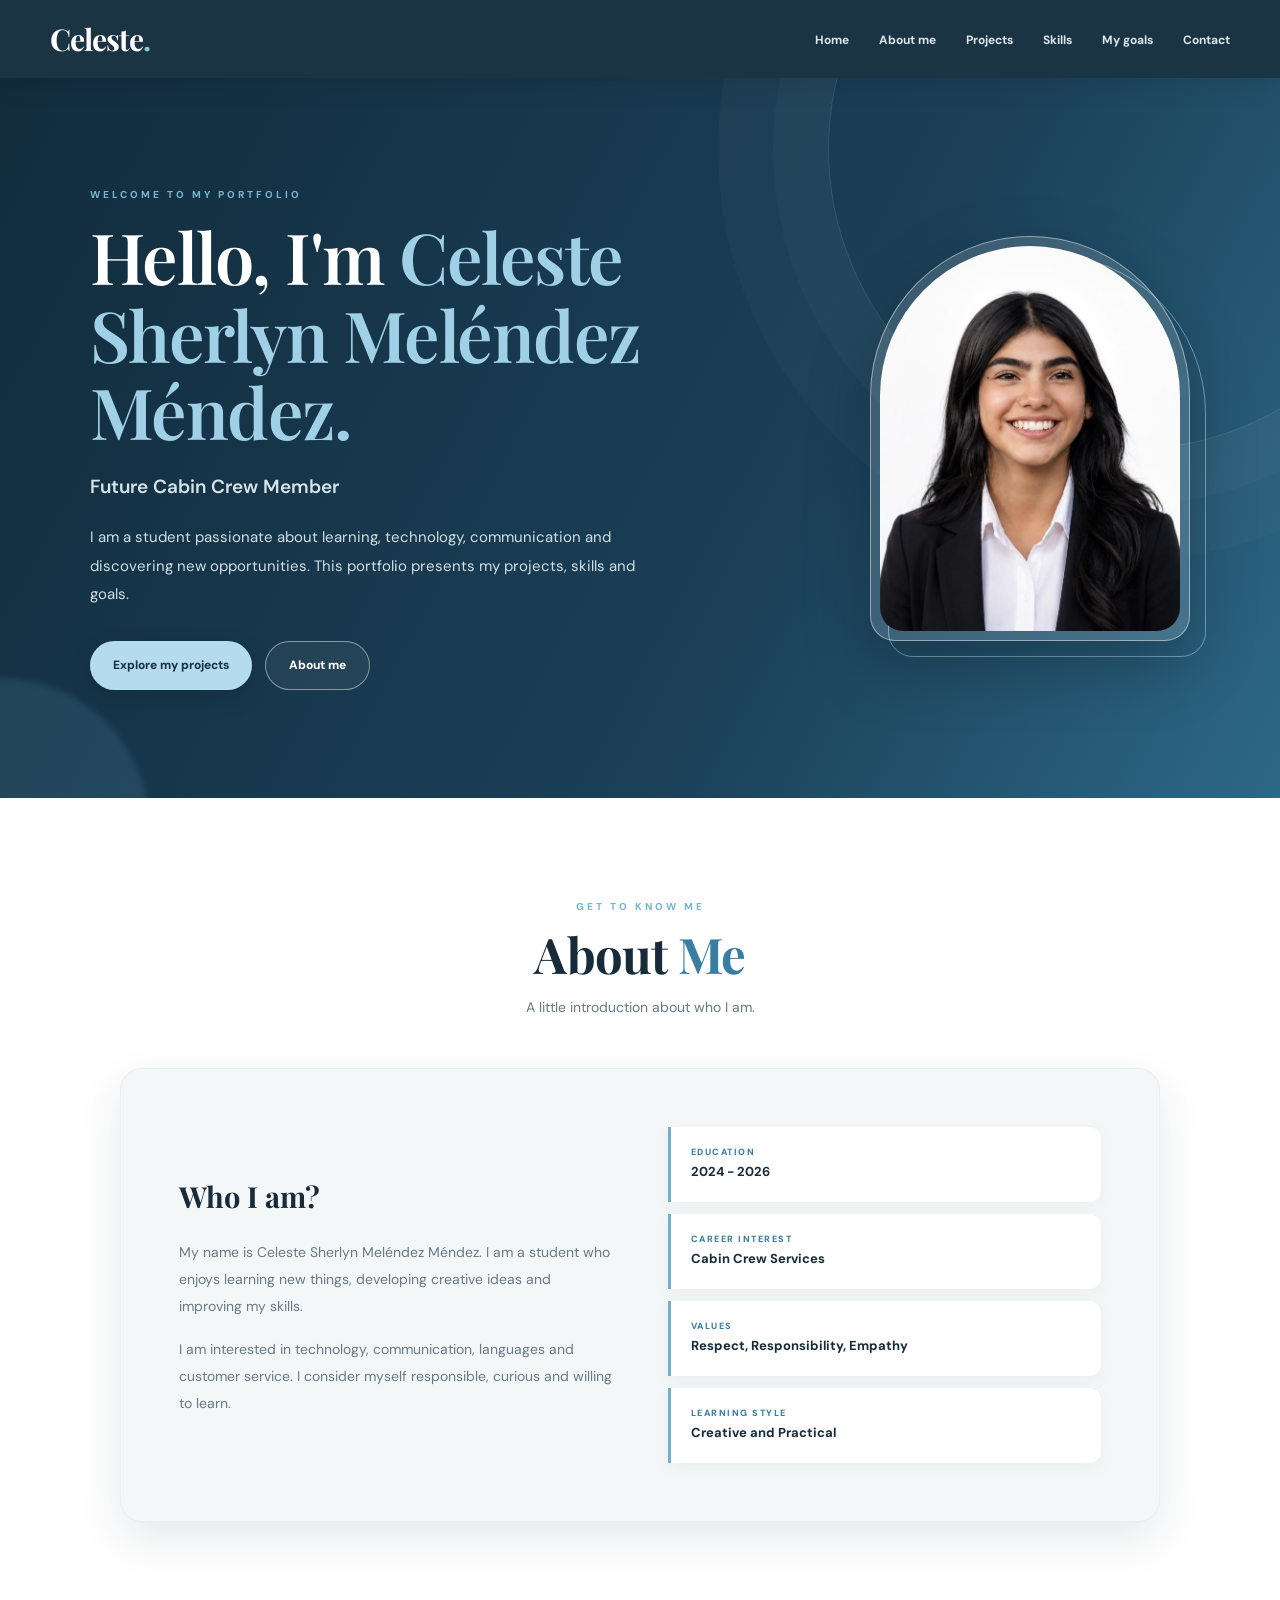
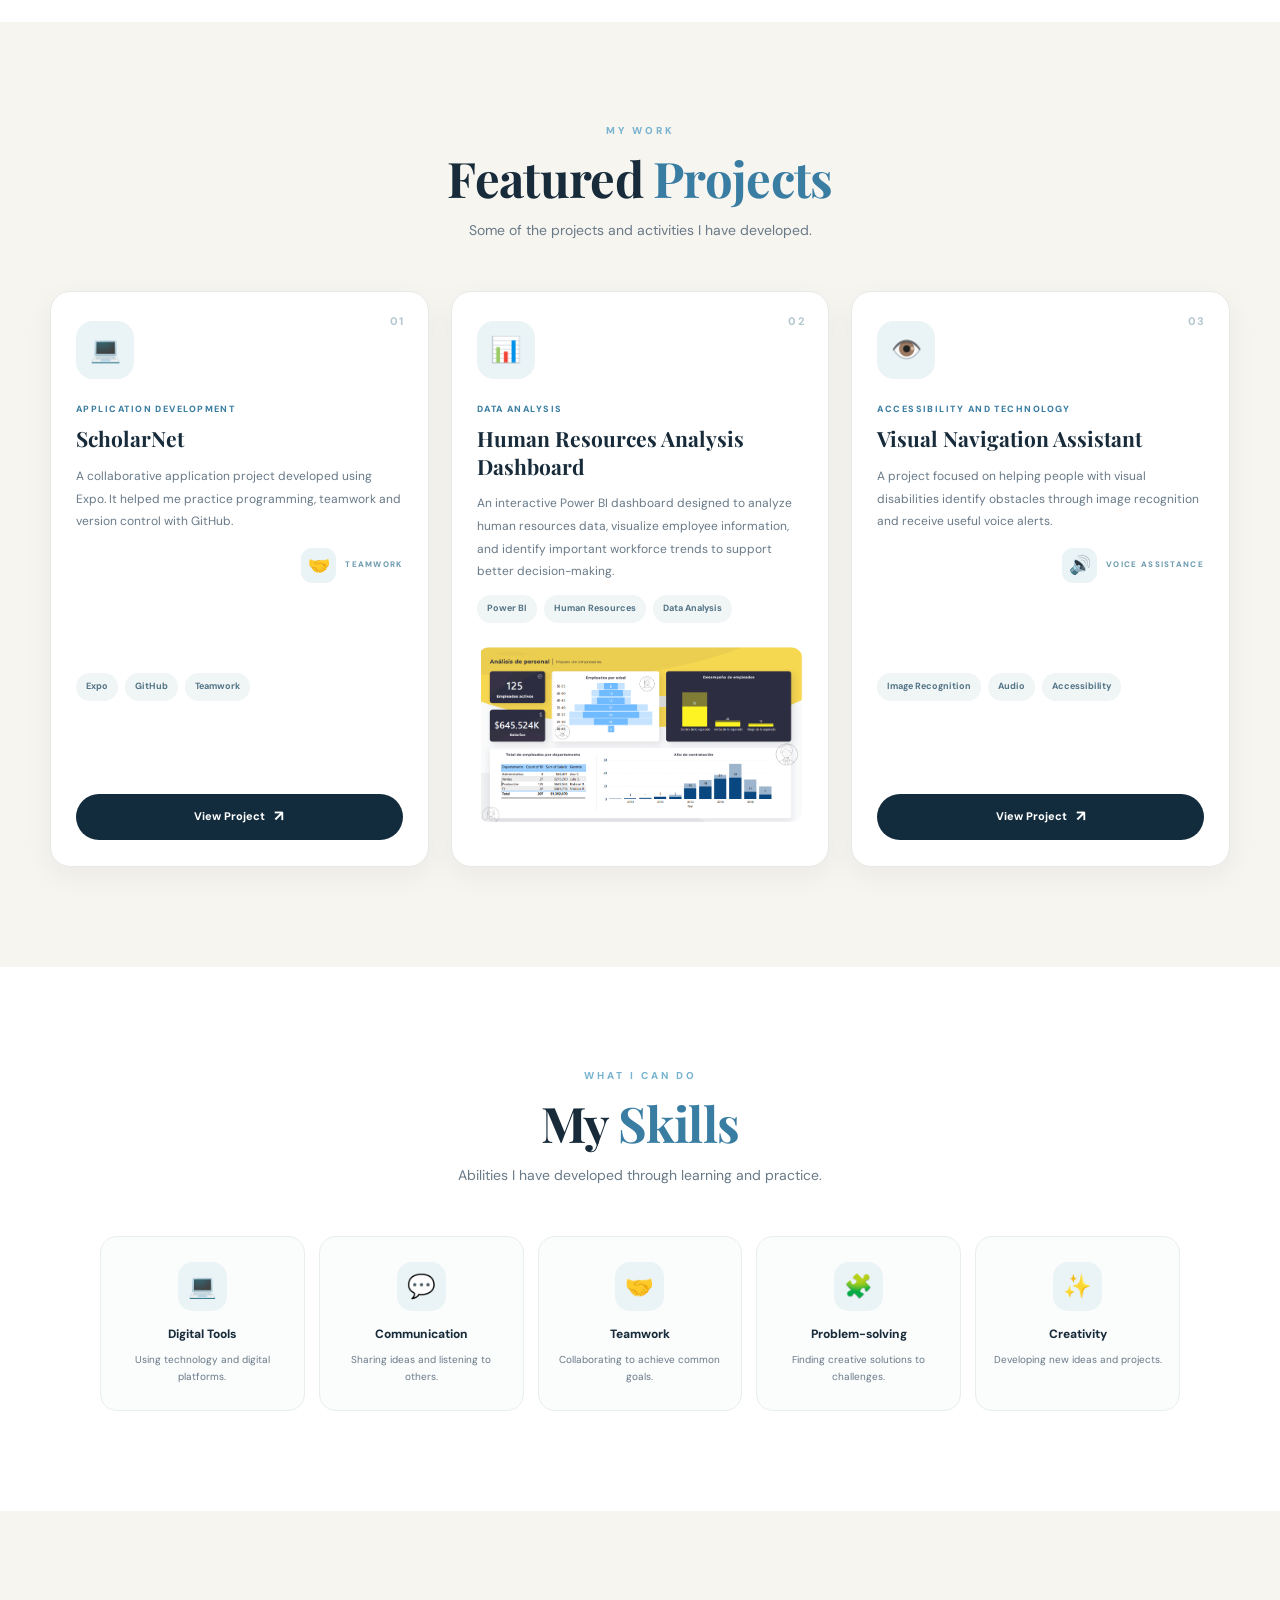
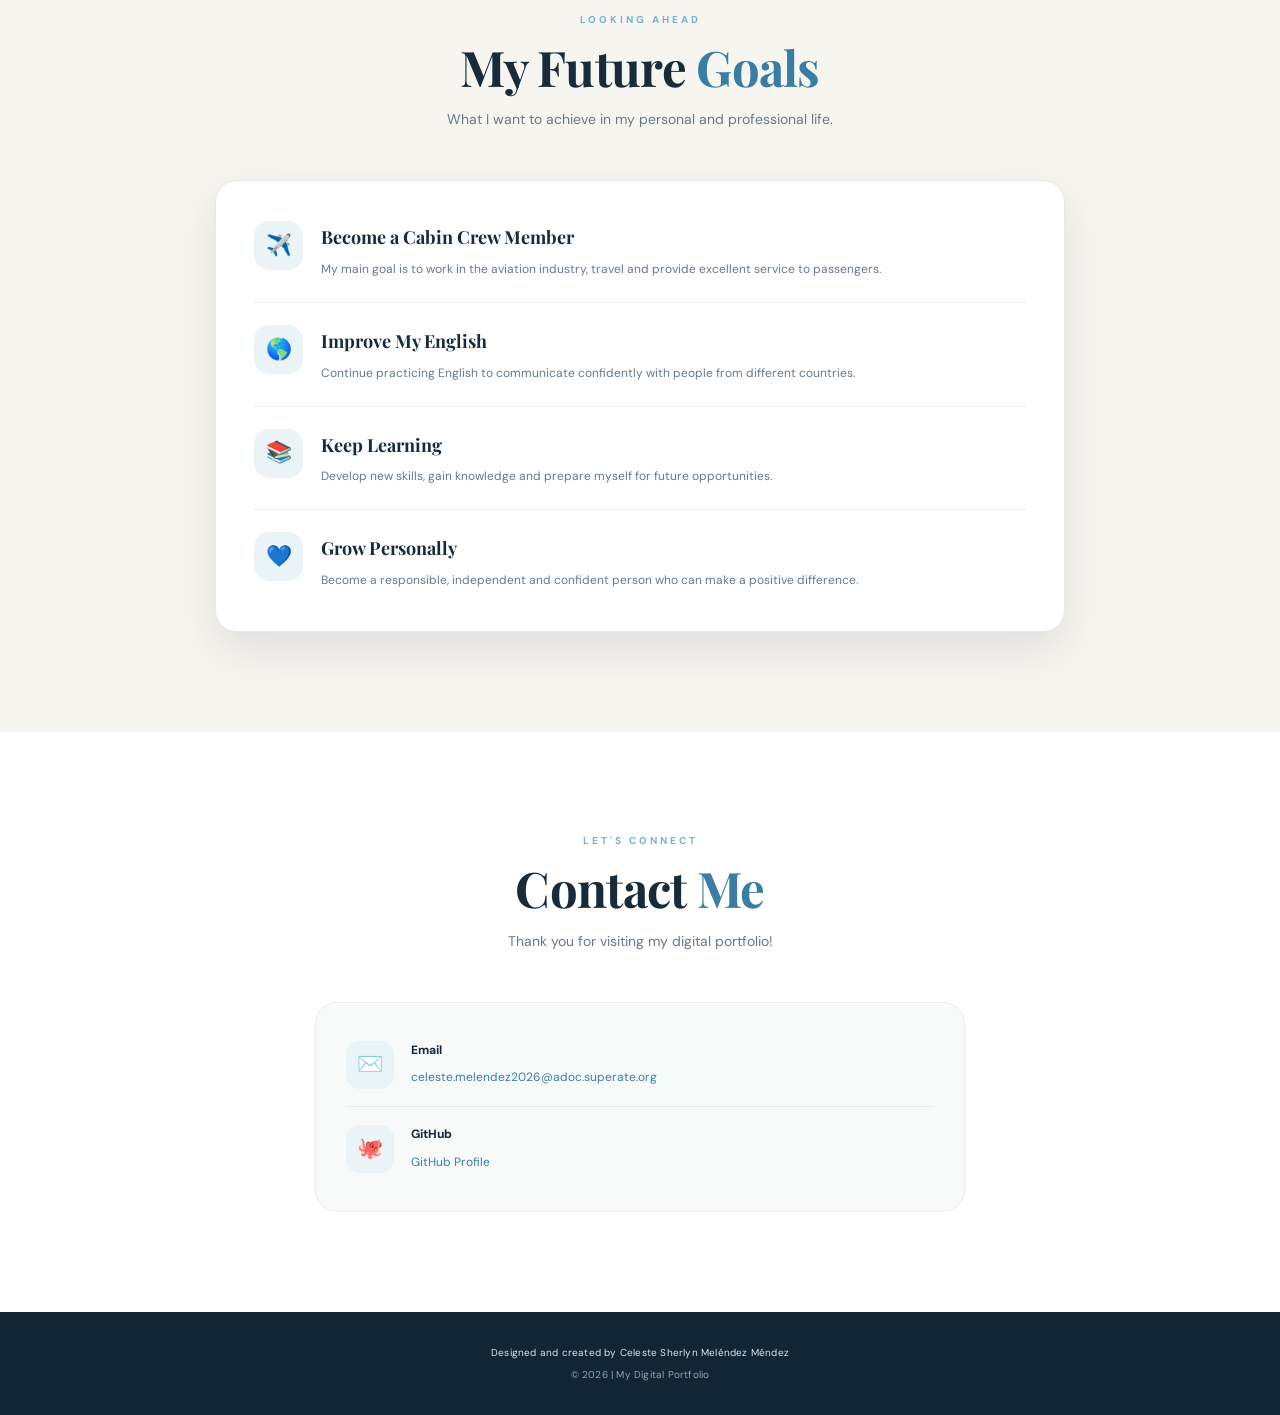
==== commit 48ce9866: "Refresh stylesheet cache for portfolio redesign" ====
--- a/index.html
+++ b/index.html
@@ -11,7 +11,7 @@
     <link rel="preconnect" href="https://fonts.gstatic.com" crossorigin>
     <link href="https://fonts.googleapis.com/css2?family=DM+Sans:wght@400;500;600;700&family=Playfair+Display:wght@500;600;700&display=swap" rel="stylesheet">
 
-    <link rel="stylesheet" href="style.css?v=20261110">
+    <link rel="stylesheet" href="style.css?v=20261110-redesign">
 </head>
 
 <body>
--- a/style.css
+++ b/style.css
@@ -1,1013 +1,170 @@
-/* =====================================================
-   CELESTE'S DIGITAL PORTFOLIO — REFINED DESIGN SYSTEM
-   ===================================================== */
+@import url('https://fonts.googleapis.com/css2?family=DM+Sans:wght@400;500;600;700;800&family=Playfair+Display:wght@600;700&display=swap');
 
 :root {
-    --navy: #17364d;
-    --navy-deep: #102a3d;
-    --blue: #4f9fc8;
-    --blue-dark: #347fa9;
-    --blue-soft: #e8f3f9;
-    --sky: #f3f8fb;
-    --white: #ffffff;
-    --text: #536777;
-    --muted: #8293a0;
-    --line: #e2ebf0;
-    --shadow: 0 18px 50px rgba(23, 54, 77, 0.08);
-    --shadow-hover: 0 24px 60px rgba(23, 54, 77, 0.13);
-    --radius-lg: 24px;
-    --radius-md: 16px;
-    --transition: 220ms ease;
+  --ink:#172b3a; --muted:#687987; --blue:#397da2; --blue-light:#dcecf4;
+  --cream:#f7f5f0; --white:#fff; --line:#e5e8e8; --dark:#122c3d;
+  --shadow:0 18px 45px rgba(23,43,58,.10); --radius:22px;
 }
-
-* {
-    margin: 0;
-    padding: 0;
-    box-sizing: border-box;
-    scroll-behavior: smooth;
-}
-
-html {
-    scroll-padding-top: 90px;
-}
-
-body {
-    min-width: 320px;
-    font-family: 'DM Sans', sans-serif;
-    color: var(--navy);
-    background: var(--sky);
-    line-height: 1.7;
-    -webkit-font-smoothing: antialiased;
-}
-
-a {
-    color: inherit;
-    text-decoration: none;
-}
-
-button {
-    font: inherit;
-}
-
-img {
-    max-width: 100%;
-}
-
-::selection {
-    color: var(--navy-deep);
-    background: #cce6f4;
-}
-
-:focus-visible {
-    outline: 3px solid #78bde0;
-    outline-offset: 4px;
-}
-
-section {
-    scroll-margin-top: 88px;
-}
+*{margin:0;padding:0;box-sizing:border-box;scroll-behavior:smooth}
+html{scroll-padding-top:90px}
+body{font-family:'DM Sans',sans-serif;color:var(--ink);background:var(--cream);line-height:1.7;-webkit-font-smoothing:antialiased}
+a{color:inherit;text-decoration:none}
+img{max-width:100%;display:block}
+button{font:inherit}
+:focus-visible{outline:3px solid #79b7d5;outline-offset:4px}
+section{scroll-margin-top:88px}
 
 /* NAVIGATION */
-.header {
-    position: fixed;
-    inset: 0 0 auto;
-    z-index: 1000;
-    background: rgba(255, 255, 255, 0.88);
-    border-bottom: 1px solid rgba(226, 235, 240, 0.8);
-    backdrop-filter: blur(18px);
-    -webkit-backdrop-filter: blur(18px);
-}
-
-.navbar {
-    width: min(1160px, calc(100% - 56px));
-    min-height: 76px;
-    margin: auto;
-    display: flex;
-    align-items: center;
-    justify-content: space-between;
-    gap: 28px;
-}
-
-.logo {
-    font-family: 'Playfair Display', serif;
-    font-size: 29px;
-    font-weight: 700;
-    letter-spacing: -1px;
-    color: var(--navy);
-}
-
-.logo span {
-    color: var(--blue);
-}
-
-.nav-links {
-    display: flex;
-    align-items: center;
-    gap: clamp(16px, 2.5vw, 30px);
-    list-style: none;
-}
-
-.nav-links a {
-    position: relative;
-    padding: 9px 0;
-    color: var(--text);
-    font-size: 12px;
-    font-weight: 700;
-    transition: color var(--transition);
-}
-
-.nav-links a::after {
-    position: absolute;
-    right: 0;
-    bottom: 2px;
-    left: 0;
-    height: 2px;
-    content: "";
-    background: var(--blue);
-    transform: scaleX(0);
-    transform-origin: left;
-    transition: transform var(--transition);
-}
-
-.nav-links a:hover {
-    color: var(--blue-dark);
-}
-
-.nav-links a:hover::after {
-    transform: scaleX(1);
-}
-
-.menu-toggle {
-    display: none;
-    width: 44px;
-    height: 44px;
-    border: 1px solid var(--line);
-    border-radius: 12px;
-    background: white;
-    color: var(--navy);
-    font-size: 23px;
-    cursor: pointer;
-}
+.header{position:fixed;inset:0 0 auto;z-index:1000;background:rgba(18,44,61,.96);box-shadow:0 5px 25px rgba(0,0,0,.10);backdrop-filter:blur(14px)}
+.navbar{width:min(1180px,calc(100% - 56px));min-height:78px;margin:auto;display:flex;align-items:center;justify-content:space-between;gap:25px}
+.logo{font-family:'Playfair Display',serif;font-size:30px;font-weight:700;color:white;letter-spacing:-1px}
+.logo span{color:#8fc3dc}
+.nav-links{display:flex;align-items:center;gap:clamp(15px,2.4vw,30px);list-style:none}
+.nav-links a{color:#dce6eb;font-size:12px;font-weight:700;transition:color .2s}
+.nav-links a:hover{color:#9ed0e6}
+.menu-toggle{display:none;border:1px solid #496273;border-radius:12px;background:#1c3b50;color:white;width:44px;height:44px;font-size:22px;cursor:pointer}
 
 /* HERO */
-.hero {
-    position: relative;
-    isolation: isolate;
-    width: min(1160px, calc(100% - 56px));
-    min-height: 760px;
-    margin: 76px auto 0;
-    padding: 100px 28px 110px;
-    display: flex;
-    align-items: center;
-    justify-content: space-between;
-    gap: clamp(42px, 7vw, 100px);
-}
+.hero{position:relative;isolation:isolate;overflow:hidden;min-height:720px;margin-top:78px;padding:100px max(7vw,35px);display:flex;align-items:center;justify-content:space-between;gap:65px;color:white;background:linear-gradient(118deg,#122c3d 0%,#1b4058 62%,#2d6887 100%)}
+.hero::before{content:"";position:absolute;z-index:-1;width:600px;height:600px;right:-150px;top:-230px;border:1px solid rgba(255,255,255,.12);border-radius:50%;box-shadow:0 0 0 55px rgba(255,255,255,.025),0 0 0 110px rgba(255,255,255,.02)}
+.hero::after{content:"";position:absolute;z-index:-1;width:300px;height:300px;left:-150px;bottom:-180px;border-radius:50%;background:rgba(126,190,219,.13);filter:blur(3px)}
+.hero-content{flex:1 1 600px;max-width:690px}
+.eyebrow{margin-bottom:15px;color:#78b4d0;font-size:10px;font-weight:800;letter-spacing:3px;text-transform:uppercase}
+.hero h1{max-width:700px;font-family:'Playfair Display',serif;font-size:clamp(44px,5.5vw,74px);font-weight:600;line-height:1.1;letter-spacing:-1.5px}
+.hero h1 span{color:#9fd0e5}
+.hero h2{margin-top:20px;color:#d6e5ec;font-size:19px;font-weight:600}
+.hero-description{max-width:550px;margin:20px 0 32px;color:#d1dfe6;font-size:15px;line-height:1.9}
+.hero-buttons{display:flex;flex-wrap:wrap;gap:13px}
+.primary-button,.secondary-button{min-height:49px;padding:12px 23px;display:inline-flex;align-items:center;justify-content:center;border-radius:30px;font-size:12px;font-weight:800;transition:transform .2s,background .2s,box-shadow .2s}
+.primary-button{color:#153247;background:#b5dcec;box-shadow:0 8px 25px rgba(0,0,0,.12)}
+.primary-button:hover{background:white;transform:translateY(-3px)}
+.secondary-button{border:1px solid rgba(255,255,255,.45);color:white;background:rgba(255,255,255,.06)}
+.secondary-button:hover{background:rgba(255,255,255,.15);transform:translateY(-3px)}
+.hero-image{position:relative;flex:0 0 320px;width:320px;height:405px;padding:9px;border:1px solid rgba(255,255,255,.45);border-radius:180px 180px 28px 28px;background:rgba(255,255,255,.14);box-shadow:0 25px 65px rgba(0,0,0,.25)}
+.hero-image::after{content:"";position:absolute;inset:17px -17px -17px 17px;z-index:-1;border:1px solid rgba(180,220,237,.55);border-radius:inherit}
+.hero-image img{width:100%;height:100%;object-fit:cover;border-radius:inherit}
 
-.hero::before {
-    position: absolute;
-    z-index: -1;
-    top: 8%;
-    right: -8%;
-    width: 430px;
-    height: 430px;
-    border-radius: 50%;
-    content: "";
-    background: radial-gradient(circle, rgba(206, 231, 244, 0.62), rgba(243, 248, 251, 0) 70%);
-}
-
-.hero-content {
-    flex: 1 1 560px;
-    max-width: 650px;
-}
-
-.eyebrow {
-    margin-bottom: 16px;
-    color: var(--blue-dark);
-    font-size: 10px;
-    font-weight: 700;
-    letter-spacing: 2.8px;
-    text-transform: uppercase;
-}
-
-.hero h1 {
-    max-width: 700px;
-    font-family: 'Playfair Display', serif;
-    font-size: clamp(43px, 5.4vw, 70px);
-    font-weight: 600;
-    line-height: 1.12;
-    letter-spacing: -1.8px;
-}
-
-.hero h1 span {
-    color: var(--blue-dark);
-}
-
-.hero h2 {
-    margin-top: 22px;
-    color: var(--text);
-    font-size: 18px;
-    font-weight: 600;
-    letter-spacing: 0.2px;
-}
-
-.hero-description {
-    max-width: 540px;
-    margin: 18px 0 30px;
-    color: var(--text);
-    font-size: 15px;
-    line-height: 1.9;
-}
-
-.hero-buttons {
-    display: flex;
-    flex-wrap: wrap;
-    gap: 12px;
-}
-
-.primary-button,
-.secondary-button {
-    min-height: 48px;
-    padding: 12px 21px;
-    display: inline-flex;
-    align-items: center;
-    justify-content: center;
-    border-radius: 12px;
-    font-size: 12px;
-    font-weight: 700;
-    transition: transform var(--transition), background var(--transition), box-shadow var(--transition), border-color var(--transition);
-}
-
-.primary-button {
-    color: white;
-    background: var(--navy);
-    box-shadow: 0 8px 20px rgba(23, 54, 77, 0.15);
-}
-
-.primary-button:hover {
-    background: var(--blue-dark);
-    box-shadow: 0 12px 24px rgba(52, 127, 169, 0.2);
-    transform: translateY(-3px);
-}
-
-.secondary-button {
-    border: 1px solid #cbdde7;
-    color: var(--navy);
-    background: rgba(255, 255, 255, 0.72);
-}
-
-.secondary-button:hover {
-    border-color: #9dc9df;
-    background: white;
-    transform: translateY(-3px);
-}
-
-.hero-image {
-    position: relative;
-    flex: 0 0 330px;
-    width: 330px;
-    height: 420px;
-    padding: 10px;
-    border: 1px solid rgba(255, 255, 255, 0.9);
-    border-radius: 46% 46% 24px 24px;
-    background: linear-gradient(145deg, #dceef7, #b9d9e9);
-    box-shadow: var(--shadow);
-}
-
-.hero-image::after {
-    position: absolute;
-    z-index: -1;
-    right: -19px;
-    bottom: -19px;
-    width: 100%;
-    height: 100%;
-    border: 1px solid #c7e1ee;
-    border-radius: inherit;
-    content: "";
-}
-
-.hero-image img {
-    width: 100%;
-    height: 100%;
-    display: block;
-    object-fit: cover;
-    border-radius: inherit;
-}
-
-/* SECTION HEADINGS */
-.section {
-    padding: 104px 28px;
-}
-
-.section-heading {
-    width: min(720px, 100%);
-    margin: 0 auto 52px;
-    text-align: center;
-}
-
-.section-heading .eyebrow {
-    margin-bottom: 11px;
-}
-
-.section-heading h2 {
-    margin-bottom: 12px;
-    font-family: 'Playfair Display', serif;
-    font-size: clamp(34px, 4vw, 46px);
-    font-weight: 600;
-    line-height: 1.2;
-    letter-spacing: -0.8px;
-}
-
-.section-heading h2 span {
-    color: var(--blue-dark);
-}
-
-.section-heading p:last-child {
-    color: var(--text);
-    font-size: 14px;
-}
+/* SECTION RHYTHM */
+.section{padding:100px 28px}
+.section-heading{width:min(720px,100%);margin:0 auto 48px;text-align:center}
+.section-heading .eyebrow{margin-bottom:10px}
+.section-heading h2{margin-bottom:12px;font-family:'Playfair Display',serif;font-size:clamp(35px,4vw,49px);line-height:1.2;letter-spacing:-.7px}
+.section-heading h2 span{color:var(--blue)}
+.section-heading p:last-child{color:var(--muted);font-size:14px}
+.about-section,.skills-section,.contact-section{background:#fff}
+.projects-section,.goals-section{background:var(--cream)}
 
 /* ABOUT */
-.about-section,
-.skills-section,
-.contact-section {
-    background: var(--white);
-}
-
-.about-card {
-    width: min(1000px, 100%);
-    margin: auto;
-    padding: clamp(28px, 5vw, 52px);
-    display: grid;
-    grid-template-columns: 1.05fr 0.95fr;
-    align-items: center;
-    gap: clamp(30px, 5vw, 65px);
-    border: 1px solid var(--line);
-    border-radius: var(--radius-lg);
-    background: linear-gradient(135deg, #f8fbfd, #f0f7fb);
-    box-shadow: 0 12px 35px rgba(23, 54, 77, 0.04);
-}
-
-.about-text h3 {
-    margin-bottom: 17px;
-    font-family: 'Playfair Display', serif;
-    font-size: 27px;
-    font-weight: 600;
-}
-
-.about-text p {
-    margin-bottom: 15px;
-    color: var(--text);
-    font-size: 14px;
-    line-height: 1.9;
-}
-
-.about-text p:last-child {
-    margin-bottom: 0;
-}
-
-.about-details {
-    display: grid;
-    gap: 12px;
-}
-
-.detail-item {
-    min-height: 76px;
-    padding: 15px 19px;
-    display: flex;
-    flex-direction: column;
-    justify-content: center;
-    gap: 3px;
-    border: 1px solid rgba(226, 235, 240, 0.9);
-    border-radius: 13px;
-    background: rgba(255, 255, 255, 0.88);
-    transition: border-color var(--transition), transform var(--transition);
-}
-
-.detail-item:hover {
-    border-color: #b8d9e9;
-    transform: translateX(3px);
-}
-
-.detail-item span {
-    color: var(--blue-dark);
-    font-size: 9px;
-    font-weight: 700;
-    letter-spacing: 1.3px;
-    text-transform: uppercase;
-}
-
-.detail-item strong {
-    color: var(--navy);
-    font-size: 13px;
-    font-weight: 600;
-}
+.about-card{width:min(1040px,100%);margin:auto;padding:clamp(30px,5vw,58px);display:grid;grid-template-columns:1fr 1fr;gap:55px;align-items:center;border-radius:var(--radius);background:#f4f7f7;border:1px solid #e8eded;box-shadow:var(--shadow)}
+.about-text h3{margin-bottom:18px;font-family:'Playfair Display',serif;font-size:29px}
+.about-text p{margin-bottom:15px;color:var(--muted);font-size:14px;line-height:1.95}
+.about-text p:last-child{margin-bottom:0}
+.about-details{display:grid;gap:12px}
+.detail-item{min-height:75px;padding:15px 20px;display:flex;flex-direction:column;justify-content:center;border-left:3px solid #75aec9;border-radius:0 12px 12px 0;background:white;box-shadow:0 5px 18px rgba(23,43,58,.045)}
+.detail-item span{color:var(--blue);font-size:9px;font-weight:800;letter-spacing:1.5px;text-transform:uppercase}
+.detail-item strong{color:var(--ink);font-size:13px;font-weight:700}
 
 /* PROJECTS */
-.projects-section {
-    background: linear-gradient(180deg, #f3f8fb 0%, #edf5f9 100%);
-}
-
-.projects-grid {
-    width: min(1160px, 100%);
-    margin: auto;
-    display: grid;
-    grid-template-columns: repeat(3, minmax(0, 1fr));
-    align-items: stretch;
-    gap: 22px;
-}
-
-.project-card {
-    position: relative;
-    min-width: 0;
-    padding: 29px 26px 27px;
-    display: flex;
-    flex-direction: column;
-    border: 1px solid #e1ebf1;
-    border-radius: 20px;
-    background: white;
-    box-shadow: 0 8px 28px rgba(23, 54, 77, 0.045);
-    transition: transform var(--transition), box-shadow var(--transition), border-color var(--transition);
-}
-
-.project-card:hover {
-    border-color: #c8e0ec;
-    box-shadow: var(--shadow-hover);
-    transform: translateY(-7px);
-}
-
-.project-number {
-    position: absolute;
-    top: 22px;
-    right: 24px;
-    color: #b8d3e1;
-    font-size: 11px;
-    font-weight: 700;
-    letter-spacing: 1px;
-}
-
-.project-icon {
-    width: 54px;
-    height: 54px;
-    margin-bottom: 25px;
-    display: flex;
-    align-items: center;
-    justify-content: center;
-    border: 1px solid #dcecf4;
-    border-radius: 16px;
-    background: var(--blue-soft);
-    font-size: 24px;
-}
-
-.project-body {
-    flex: 1;
-    min-width: 0;
-    display: flex;
-    flex-direction: column;
-}
-
-.project-category {
-    margin-bottom: 8px;
-    color: var(--blue-dark);
-    font-size: 9px;
-    font-weight: 700;
-    letter-spacing: 1.5px;
-}
-
-.project-body h3 {
-    margin-bottom: 12px;
-    font-family: 'Playfair Display', serif;
-    font-size: 21px;
-    font-weight: 600;
-    line-height: 1.3;
-}
-
-.project-body > p:not(.project-category) {
-    margin-bottom: 10px;
-    color: var(--text);
-    font-size: 12px;
-    line-height: 1.85;
-}
-
-/* Decorative icon stays directly after project description */
-.project-card-decoration {
-    min-height: 42px;
-    margin: 0 0 15px;
-    display: flex;
-    align-items: center;
-    justify-content: flex-end;
-    align-self: stretch;
-    gap: 9px;
-    color: #78b8d8;
-}
-
-.project-card-decoration span {
-    width: 36px;
-    height: 36px;
-    display: flex;
-    align-items: center;
-    justify-content: center;
-    border-radius: 11px;
-    background: var(--blue-soft);
-    font-size: 18px;
-}
-
-.project-card-decoration small {
-    color: #6c9fba;
-    font-size: 8px;
-    font-weight: 700;
-    letter-spacing: 1.4px;
-}
-
-.project-tags {
-    margin-top: auto;
-    margin-bottom: 20px;
-    display: flex;
-    flex-wrap: wrap;
-    gap: 7px;
-}
-
-.project-tags span {
-    padding: 6px 10px;
-    border: 1px solid #e1edf3;
-    border-radius: 30px;
-    color: #477b98;
-    background: #f4f9fc;
-    font-size: 9px;
-    font-weight: 600;
-}
-
-.project-button {
-    width: 100%;
-    min-height: 44px;
-    margin-top: auto;
-    padding: 10px 15px;
-    display: flex;
-    align-items: center;
-    justify-content: center;
-    gap: 9px;
-    border: 1px solid var(--navy);
-    border-radius: 11px;
-    color: white;
-    background: var(--navy);
-    font-size: 11px;
-    font-weight: 700;
-    transition: background var(--transition), border-color var(--transition), transform var(--transition);
-}
-
-.project-button:hover {
-    border-color: var(--blue-dark);
-    background: var(--blue-dark);
-    transform: translateY(-2px);
-}
-
-.project-button span {
-    font-size: 15px;
-}
-
-.project-image {
-    width: 100%;
-    margin-top: 4px;
-    overflow: hidden;
-    border: 1px solid #dce9f0;
-    border-radius: 13px;
-    background: #f0f6f9;
-}
-
-.project-image a {
-    width: 100%;
-    display: block;
-}
-
-.project-image img {
-    width: 100%;
-    height: 185px;
-    display: block;
-    object-fit: cover;
-    transition: transform 350ms ease;
-}
-
-.project-image:hover img {
-    transform: scale(1.045);
-}
+.projects-grid{width:min(1180px,100%);margin:auto;display:grid;grid-template-columns:repeat(3,minmax(0,1fr));align-items:stretch;gap:22px}
+.project-card{position:relative;min-width:0;padding:29px 25px 26px;display:flex;flex-direction:column;border:1px solid #e7e9e6;border-radius:20px;background:white;box-shadow:0 9px 28px rgba(23,43,58,.055);transition:transform .25s,box-shadow .25s,border-color .25s}
+.project-card:hover{transform:translateY(-8px);border-color:#b7d3df;box-shadow:0 22px 48px rgba(23,43,58,.13)}
+.project-number{position:absolute;top:20px;right:23px;color:#b5c7cf;font-size:11px;font-weight:800;letter-spacing:1.5px}
+.project-icon{width:58px;height:58px;margin-bottom:23px;display:flex;align-items:center;justify-content:center;border-radius:17px;background:#eaf3f6;font-size:25px}
+.project-body{flex:1;min-width:0;display:flex;flex-direction:column}
+.project-category{margin-bottom:8px;color:var(--blue);font-size:9px;font-weight:800;letter-spacing:1.45px}
+.project-body h3{margin-bottom:12px;font-family:'Playfair Display',serif;font-size:21px;line-height:1.3}
+.project-body>p:not(.project-category){margin-bottom:12px;color:var(--muted);font-size:12px;line-height:1.9}
+.project-card-decoration{min-height:40px;margin:0 0 14px;display:flex;align-items:center;justify-content:flex-end;gap:9px;color:var(--blue)}
+.project-card-decoration span{width:35px;height:35px;display:flex;align-items:center;justify-content:center;border-radius:11px;background:#eaf3f6;font-size:18px}
+.project-card-decoration small{color:#6c9bb0;font-size:8px;font-weight:800;letter-spacing:1.3px}
+.project-tags{margin-top:auto;margin-bottom:19px;display:flex;flex-wrap:wrap;gap:7px}
+.project-tags span{padding:6px 10px;border-radius:30px;background:#f0f5f6;color:#527486;font-size:9px;font-weight:700}
+.project-button{width:100%;min-height:44px;margin-top:auto;padding:10px 15px;display:flex;align-items:center;justify-content:center;gap:9px;border-radius:30px;color:white;background:var(--dark);font-size:11px;font-weight:800;transition:background .2s,transform .2s}
+.project-button:hover{background:var(--blue);transform:translateY(-2px)}
+.project-button span{font-size:15px}
+.project-image{width:100%;margin:5px 0 18px;overflow:hidden;border-radius:13px;background:#eef2f3}
+.project-image a{display:block}
+.project-image img{width:100%;height:175px;object-fit:cover;transition:transform .35s}
+.project-image:hover img{transform:scale(1.05)}
 
 /* SKILLS */
-.skills-grid {
-    width: min(1050px, 100%);
-    margin: auto;
-    display: grid;
-    grid-template-columns: repeat(5, minmax(0, 1fr));
-    gap: 15px;
-}
-
-.skill-card {
-    min-height: 175px;
-    padding: 25px 15px;
-    text-align: center;
-    border: 1px solid var(--line);
-    border-radius: 17px;
-    background: #fbfdfe;
-    transition: transform var(--transition), border-color var(--transition), box-shadow var(--transition);
-}
-
-.skill-card:hover {
-    border-color: #c5deeb;
-    box-shadow: 0 12px 28px rgba(23, 54, 77, 0.07);
-    transform: translateY(-5px);
-}
-
-.skill-card span {
-    width: 48px;
-    height: 48px;
-    margin: 0 auto;
-    display: flex;
-    align-items: center;
-    justify-content: center;
-    border-radius: 14px;
-    background: var(--blue-soft);
-    font-size: 23px;
-}
-
-.skill-card h3 {
-    margin: 13px 0 6px;
-    font-size: 12px;
-    font-weight: 700;
-}
-
-.skill-card p {
-    color: var(--text);
-    font-size: 10px;
-    line-height: 1.7;
-}
+.skills-grid{width:min(1080px,100%);margin:auto;display:grid;grid-template-columns:repeat(5,minmax(0,1fr));gap:14px}
+.skill-card{min-height:170px;padding:25px 14px;text-align:center;border:1px solid #e8eded;border-radius:17px;background:#fbfcfc;transition:transform .2s,box-shadow .2s}
+.skill-card:hover{transform:translateY(-6px);box-shadow:var(--shadow)}
+.skill-card span{width:49px;height:49px;margin:0 auto;display:flex;align-items:center;justify-content:center;border-radius:15px;background:#eaf3f6;font-size:23px}
+.skill-card h3{margin:13px 0 6px;font-size:12px;font-weight:800}
+.skill-card p{color:var(--muted);font-size:10px;line-height:1.7}
 
 /* GOALS */
-.goals-section {
-    background: linear-gradient(180deg, #f3f8fb 0%, #edf5f9 100%);
-}
+.goals-card{width:min(850px,100%);margin:auto;padding:18px 38px;border:1px solid #e7e9e6;border-radius:var(--radius);background:white;box-shadow:var(--shadow)}
+.goal-item{padding:22px 0;display:flex;align-items:flex-start;gap:18px;border-bottom:1px solid #edf0ef}
+.goal-item:last-child{border-bottom:0}
+.goal-item>span{width:49px;height:49px;flex:0 0 49px;display:flex;align-items:center;justify-content:center;border-radius:15px;background:#eaf3f6;font-size:21px}
+.goal-item h3{margin:1px 0 5px;font-family:'Playfair Display',serif;font-size:18px}
+.goal-item p{color:var(--muted);font-size:12px;line-height:1.85}
 
-.goals-card {
-    width: min(850px, 100%);
-    margin: auto;
-    padding: 20px 35px;
-    border: 1px solid var(--line);
-    border-radius: var(--radius-lg);
-    background: white;
-    box-shadow: 0 10px 35px rgba(23, 54, 77, 0.045);
-}
-
-.goal-item {
-    padding: 22px 0;
-    display: flex;
-    align-items: flex-start;
-    gap: 18px;
-    border-bottom: 1px solid #edf2f5;
-}
-
-.goal-item:last-child {
-    border-bottom: none;
-}
-
-.goal-item > span {
-    width: 48px;
-    height: 48px;
-    flex: 0 0 48px;
-    display: flex;
-    align-items: center;
-    justify-content: center;
-    border: 1px solid #deedf4;
-    border-radius: 14px;
-    background: var(--blue-soft);
-    font-size: 21px;
-}
-
-.goal-item h3 {
-    margin: 1px 0 5px;
-    font-family: 'Playfair Display', serif;
-    font-size: 18px;
-    font-weight: 600;
-}
-
-.goal-item p {
-    color: var(--text);
-    font-size: 12px;
-    line-height: 1.8;
-}
-
-/* CONTACT */
-.contact-section {
-    background: white;
-}
-
-.contact-card {
-    width: min(650px, 100%);
-    margin: auto;
-    padding: 20px 30px;
-    border: 1px solid var(--line);
-    border-radius: var(--radius-lg);
-    background: #f8fbfd;
-}
-
-.contact-item {
-    min-width: 0;
-    padding: 17px 0;
-    display: flex;
-    align-items: center;
-    gap: 17px;
-}
-
-.contact-item + .contact-item {
-    border-top: 1px solid #e8eff3;
-}
-
-.contact-item > span {
-    width: 48px;
-    height: 48px;
-    flex: 0 0 48px;
-    display: flex;
-    align-items: center;
-    justify-content: center;
-    border: 1px solid #deedf4;
-    border-radius: 14px;
-    background: var(--blue-soft);
-    font-size: 21px;
-}
-
-.contact-item > div {
-    min-width: 0;
-}
-
-.contact-item h3 {
-    margin-bottom: 2px;
-    font-size: 12px;
-    font-weight: 700;
-}
-
-.contact-item a {
-    color: var(--blue-dark);
-    font-size: 12px;
-    overflow-wrap: anywhere;
-    transition: color var(--transition);
-}
-
-.contact-item a:hover {
-    color: var(--navy);
-    text-decoration: underline;
-}
-
-/* FOOTER */
-.footer {
-    padding: 30px 20px;
-    text-align: center;
-    color: rgba(255, 255, 255, 0.88);
-    background: var(--navy-deep);
-}
-
-.footer p {
-    font-size: 10px;
-    letter-spacing: 0.2px;
-}
-
-.footer p + p {
-    margin-top: 4px;
-    color: rgba(255, 255, 255, 0.58);
-}
+/* CONTACT AND FOOTER */
+.contact-card{width:min(650px,100%);margin:auto;padding:20px 30px;border:1px solid #e8eded;border-radius:var(--radius);background:#f8fafa}
+.contact-item{min-width:0;padding:17px 0;display:flex;align-items:center;gap:17px}
+.contact-item+.contact-item{border-top:1px solid #e7ecec}
+.contact-item>span{width:48px;height:48px;flex:0 0 48px;display:flex;align-items:center;justify-content:center;border-radius:14px;background:#eaf3f6;font-size:21px}
+.contact-item>div{min-width:0}
+.contact-item h3{margin-bottom:2px;font-size:12px;font-weight:800}
+.contact-item a{color:var(--blue);font-size:12px;overflow-wrap:anywhere}
+.contact-item a:hover{text-decoration:underline}
+.footer{padding:32px 20px;text-align:center;color:#dce6eb;background:#102635}
+.footer p{font-size:10px;letter-spacing:.2px}
+.footer p+p{margin-top:5px;color:#8fa6b2}
 
 /* BACK TO TOP */
-#back-to-top {
-    position: fixed;
-    right: 24px;
-    bottom: 24px;
-    z-index: 900;
-    width: 44px;
-    height: 44px;
-    display: flex;
-    align-items: center;
-    justify-content: center;
-    border: 1px solid rgba(255, 255, 255, 0.35);
-    border-radius: 14px;
-    color: white;
-    background: var(--navy);
-    box-shadow: 0 8px 22px rgba(16, 42, 61, 0.2);
-    font-size: 22px;
-    cursor: pointer;
-    opacity: 0;
-    visibility: hidden;
-    transform: translateY(8px);
-    transition: opacity var(--transition), visibility var(--transition), transform var(--transition), background var(--transition);
+#back-to-top{position:fixed;right:24px;bottom:24px;z-index:900;width:45px;height:45px;display:flex;align-items:center;justify-content:center;border:0;border-radius:50%;color:#153247;background:#b5dcec;box-shadow:0 8px 22px rgba(16,42,61,.2);font-size:22px;cursor:pointer;opacity:0;visibility:hidden;transform:translateY(8px);transition:.2s}
+#back-to-top.show{opacity:1;visibility:visible;transform:translateY(0)}
+#back-to-top:hover{background:white}
+
+/* TABLET */
+@media(max-width:980px){
+ .hero{min-height:650px;gap:40px;padding-right:6vw;padding-left:6vw}
+ .hero-image{flex-basis:280px;width:280px;height:360px}
+ .projects-grid{grid-template-columns:repeat(2,minmax(0,1fr))}
+ .project-card:last-child{grid-column:1/-1;width:min(520px,100%);justify-self:center}
+ .skills-grid{grid-template-columns:repeat(3,minmax(0,1fr))}
 }
-
-#back-to-top.show {
-    opacity: 1;
-    visibility: visible;
-    transform: translateY(0);
+@media(max-width:680px){
+ .navbar{width:calc(100% - 40px);min-height:68px}
+ .logo{font-size:27px}
+ .menu-toggle{display:block}
+ .nav-links{position:absolute;top:68px;right:0;left:0;padding:18px 24px 22px;display:none;align-items:stretch;flex-direction:column;gap:8px;background:#17364b;box-shadow:0 16px 25px rgba(0,0,0,.15)}
+ .nav-links.active{display:flex}
+ .nav-links a{display:block;padding:8px 0}
+ .hero{min-height:auto;margin-top:68px;padding:65px 24px 78px;flex-direction:column-reverse;text-align:center;gap:40px}
+ .hero-content{flex:auto}
+ .hero h1{font-size:clamp(39px,10vw,55px);letter-spacing:-1px}
+ .hero h2{font-size:16px}
+ .hero-description{margin:17px auto 26px;font-size:14px}
+ .hero-buttons{justify-content:center}
+ .hero-image{flex:none;width:min(245px,72vw);height:305px}
+ .section{padding:76px 20px}
+ .section-heading{margin-bottom:35px}
+ .section-heading h2{font-size:36px}
+ .about-card{padding:28px 22px;grid-template-columns:1fr;gap:28px}
+ .projects-grid{grid-template-columns:1fr;gap:17px}
+ .project-card,.project-card:last-child{width:100%;grid-column:auto;padding:25px 23px}
+ .project-image img{height:210px}
+ .skills-grid{grid-template-columns:repeat(2,minmax(0,1fr));gap:11px}
+ .skill-card{min-height:155px;padding:20px 12px}
+ .goals-card{padding:12px 22px}
+ .goal-item{gap:13px}
+ .goal-item h3{font-size:16px}
+ .contact-card{padding:12px 20px}
+ #back-to-top{right:16px;bottom:16px}
 }
-
-#back-to-top:hover {
-    background: var(--blue-dark);
+@media(max-width:380px){
+ .hero{padding-right:19px;padding-left:19px}
+ .hero-buttons{flex-direction:column}
+ .primary-button,.secondary-button{width:100%}
+ .skills-grid{grid-template-columns:1fr}
+ .skill-card{min-height:auto}
 }
-
-/* RESPONSIVE TABLET */
-@media (max-width: 980px) {
-    .hero {
-        min-height: 680px;
-        gap: 45px;
-    }
-
-    .hero-image {
-        flex-basis: 285px;
-        width: 285px;
-        height: 370px;
-    }
-
-    .projects-grid {
-        grid-template-columns: repeat(2, minmax(0, 1fr));
-    }
-
-    .project-card:last-child {
-        grid-column: 1 / -1;
-        width: min(520px, 100%);
-        justify-self: center;
-    }
-
-    .skills-grid {
-        grid-template-columns: repeat(3, minmax(0, 1fr));
-    }
-}
-
-/* RESPONSIVE MOBILE */
-@media (max-width: 680px) {
-    .navbar {
-        width: calc(100% - 40px);
-        min-height: 68px;
-    }
-
-    .logo {
-        font-size: 26px;
-    }
-
-    .menu-toggle {
-        display: block;
-    }
-
-    .nav-links {
-        position: absolute;
-        top: 68px;
-        right: 0;
-        left: 0;
-        padding: 18px 24px 22px;
-        display: none;
-        align-items: stretch;
-        flex-direction: column;
-        gap: 8px;
-        border-bottom: 1px solid var(--line);
-        background: rgba(255, 255, 255, 0.98);
-        box-shadow: 0 16px 25px rgba(23, 54, 77, 0.08);
-    }
-
-    .nav-links.active {
-        display: flex;
-    }
-
-    .nav-links a {
-        display: block;
-        padding: 9px 0;
-    }
-
-    .hero {
-        width: 100%;
-        min-height: auto;
-        margin-top: 68px;
-        padding: 65px 25px 80px;
-        flex-direction: column-reverse;
-        text-align: center;
-        gap: 42px;
-    }
-
-    .hero-content {
-        flex: auto;
-    }
-
-    .hero h1 {
-        font-size: clamp(39px, 10vw, 55px);
-        letter-spacing: -1px;
-    }
-
-    .hero h2 {
-        font-size: 16px;
-    }
-
-    .hero-description {
-        margin: 17px auto 26px;
-        font-size: 14px;
-    }
-
-    .hero-buttons {
-        justify-content: center;
-    }
-
-    .hero-image {
-        flex: none;
-        width: min(250px, 72vw);
-        height: 310px;
-    }
-
-    .section {
-        padding: 76px 20px;
-    }
-
-    .section-heading {
-        margin-bottom: 35px;
-    }
-
-    .section-heading h2 {
-        font-size: 35px;
-    }
-
-    .about-card {
-        padding: 27px 22px;
-        grid-template-columns: 1fr;
-        gap: 27px;
-    }
-
-    .projects-grid {
-        grid-template-columns: 1fr;
-        gap: 17px;
-    }
-
-    .project-card,
-    .project-card:last-child {
-        width: 100%;
-        grid-column: auto;
-        padding: 25px 23px;
-    }
-
-    .project-image img {
-        height: 210px;
-    }
-
-    .skills-grid {
-        grid-template-columns: repeat(2, minmax(0, 1fr));
-        gap: 11px;
-    }
-
-    .skill-card {
-        min-height: 160px;
-        padding: 20px 12px;
-    }
-
-    .goals-card {
-        padding: 12px 22px;
-    }
-
-    .goal-item {
-        gap: 13px;
-    }
-
-    .goal-item h3 {
-        font-size: 16px;
-    }
-
-    .contact-card {
-        padding: 12px 20px;
-    }
-
-    #back-to-top {
-        right: 16px;
-        bottom: 16px;
-    }
-}
-
-@media (max-width: 380px) {
-    .hero {
-        padding-right: 19px;
-        padding-left: 19px;
-    }
-
-    .hero-buttons {
-        flex-direction: column;
-    }
-
-    .primary-button,
-    .secondary-button {
-        width: 100%;
-    }
-
-    .skills-grid {
-        grid-template-columns: 1fr;
-    }
-
-    .skill-card {
-        min-height: auto;
-    }
-}
-
-/* ACCESSIBILITY: respect reduced-motion preferences */
-@media (prefers-reduced-motion: reduce) {
-    *,
-    *::before,
-    *::after {
-        scroll-behavior: auto !important;
-        animation-duration: 0.01ms !important;
-        animation-iteration-count: 1 !important;
-        transition-duration: 0.01ms !important;
-    }
-}
+@media(prefers-reduced-motion:reduce){
+ *,*::before,*::after{scroll-behavior:auto!important;animation-duration:.01ms!important;animation-iteration-count:1!important;transition-duration:.01ms!important}
+}
